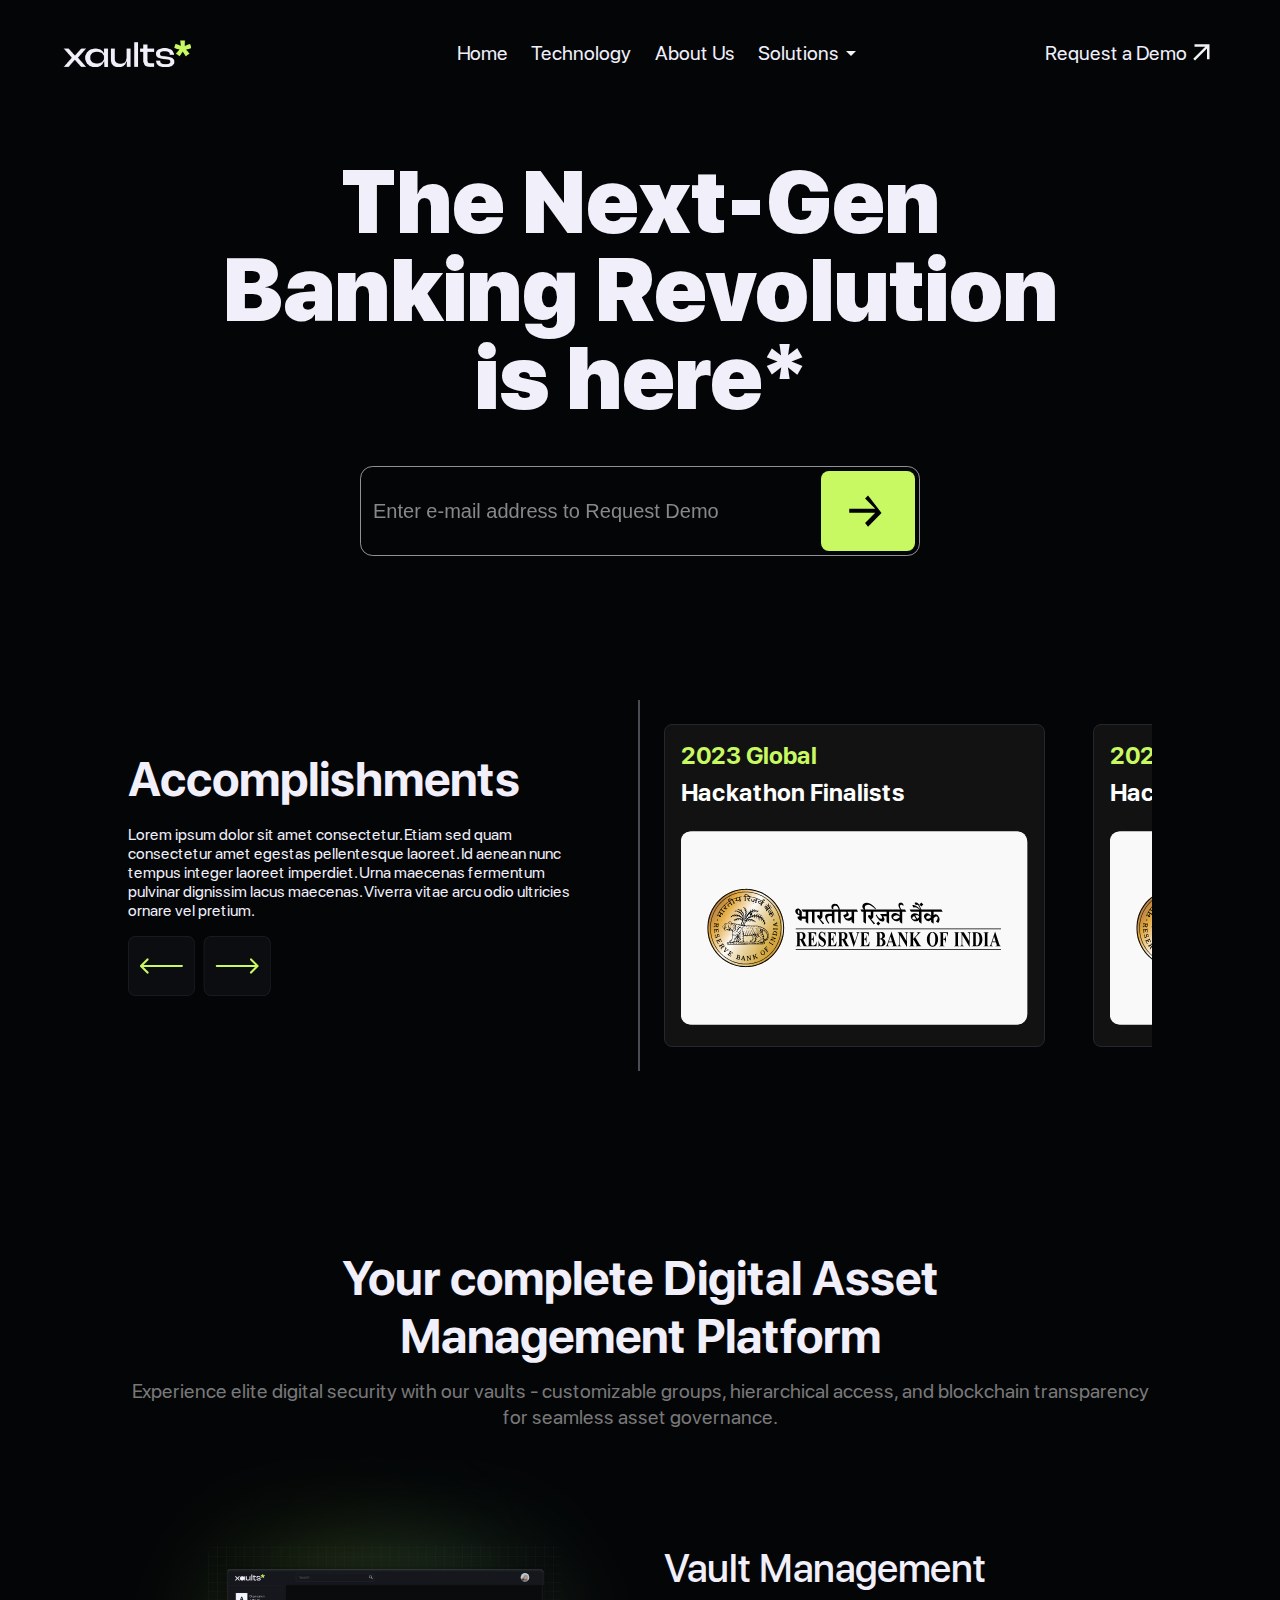
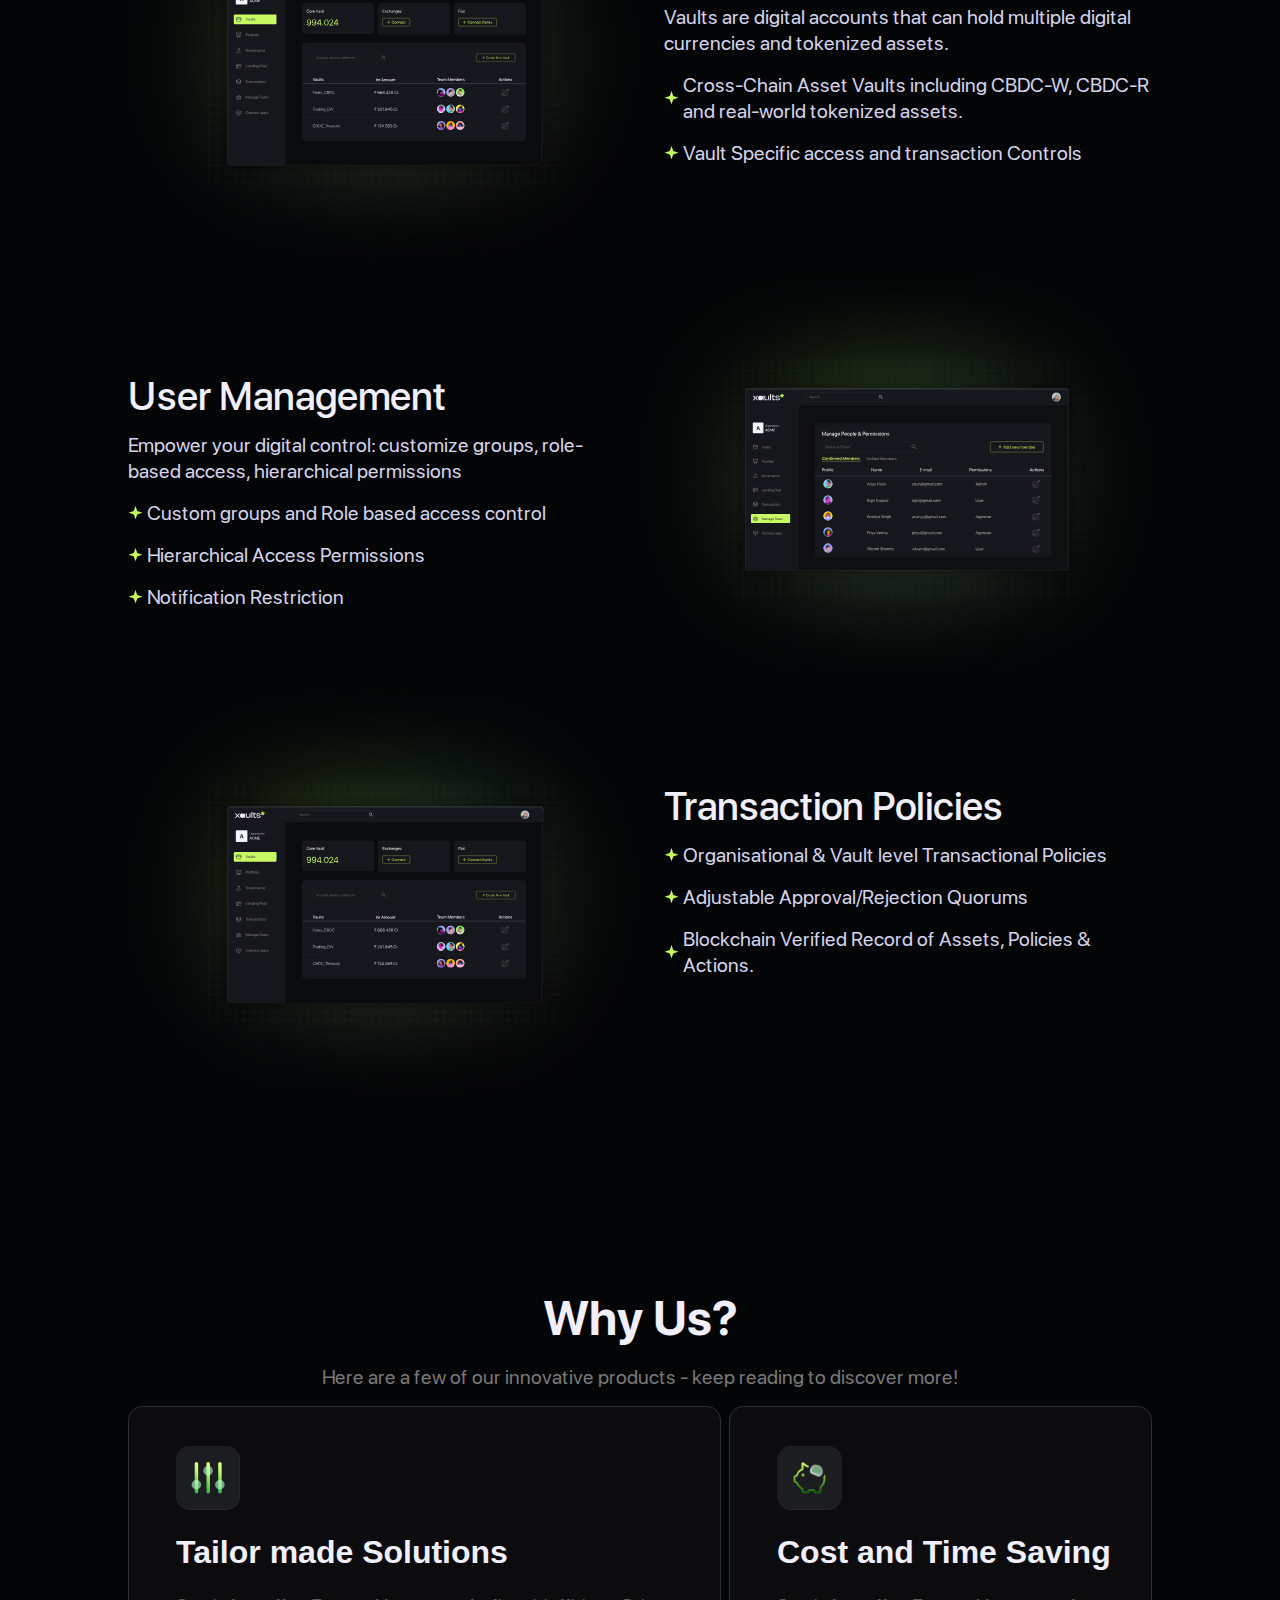
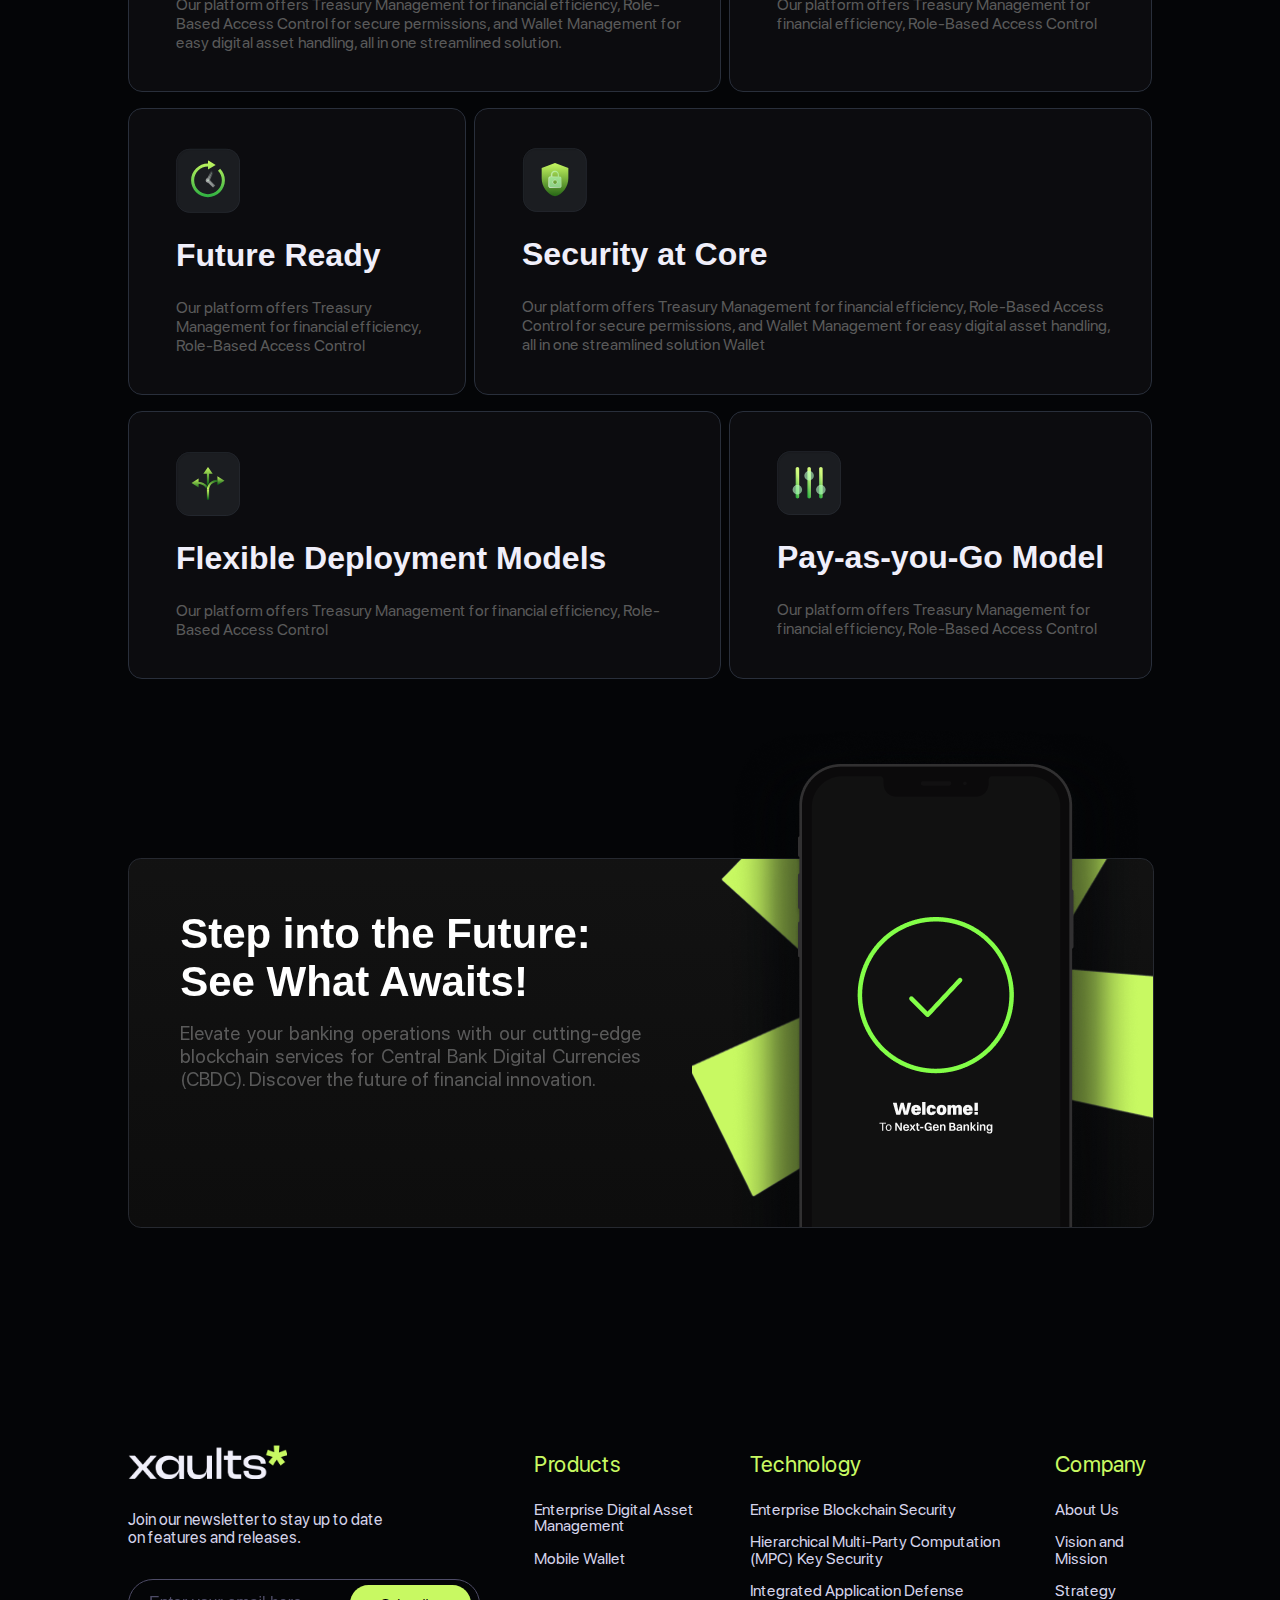
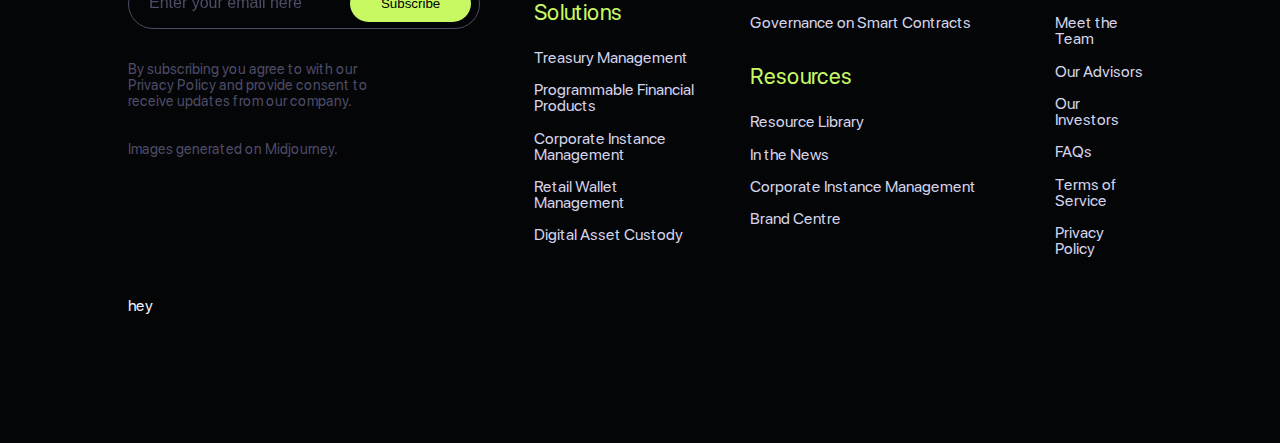
==== index.html @ 77e72e5f "Initial-Commit" ====
<!DOCTYPE html>
<html lang="en">
<head>
    <meta charset="UTF-8">
    <meta name="viewport" content="width=device-width, initial-scale=1.0">
    <link rel="stylesheet" href="fonts.css">
    <link rel="stylesheet" href="index.css">
    <link rel="stylesheet" href="nav.css">
    <link rel="shortcut icon" href="./assets/xaults_icon_star.svg" type="image/x-icon">
    <title>Xaults</title>
</head>
<body>
    <header>
        <nav>
            <a href="" class="xaultsnavbarlogoresponsiveness"><img src="./assets/xaults_mainlogo.png" alt="" class="xaultsnavbarlogoimg xaultsnavbarlogoresponsiveness"></a>
            <input type="checkbox" id="sidebar-active">
            <label for="sidebar-active" class="open-sidebar-button">
                <svg xmlns="http://www.w3.org/2000/svg" height="35px" viewBox="0 -960 960 960" width="35px" fill="#F3F3F3"><path d="M120-240v-80h720v80H120Zm0-200v-80h720v80H120Zm0-200v-80h720v80H120Z"/></svg>
            </label>
            <div class="links-container">
                <label for="sidebar-active" class="close-sidebar-button">
                    <svg xmlns="http://www.w3.org/2000/svg" height="32px" viewBox="0 -960 960 960" width="32px" fill="#F3F3F3"><path d="m256-200-56-56 224-224-224-224 56-56 224 224 224-224 56 56-224 224 224 224-56 56-224-224-224 224Z"/></svg>
                  </label>
                  <a href="" class="xaultsnavbarlogo"><img src="./assets/xaults_mainlogo.png" alt="" class="xaultsnavbarlogoimg"></a>
                <a class="" href="">Home</a> 
                <a href="">Technology</a> 
                <a href="">About Us</a>
                <a href="">Solutions <svg xmlns="http://www.w3.org/2000/svg" height="24px" viewBox="0 -960 960 960" width="24px" fill="#F3F3F3"><path d="M480-360 280-560h400L480-360Z"/></svg></a>
                <a href="" class="home-link">Request a Demo  <svg xmlns="http://www.w3.org/2000/svg" height="30px" viewBox="0 -960 960 960" width="30px" fill="#F3F3F3"><path d="m256-240-56-56 384-384H240v-80h480v480h-80v-344L256-240Z"/></svg></a>
                </div>
                
            </div>
        </nav>
    </header>

    <section id="landingpage-mainsection">
        <div class="landingpage-section1-contentwrap">
            <h1 class="landingpage-section1-heading">
                The Next-Gen <br>
                Banking Revolution <br>
                is here*
            </h1>
            <div class="landingpage-section1-inputboxwrap">
                <div class="request-demo-container">
                    <form class="request-demo-form">
                        <input type="email" placeholder="Enter e-mail address to Request Demo" required>
                        <button type="submit">
                            <svg xmlns="http://www.w3.org/2000/svg" height="50px" viewBox="0 0 24 24" width="50px" fill="#000000">
                                <path d="M0 0h24v24H0V0z" fill="none"/>
                                <path d="M12 4.5L10.59 6l4.88 4.88H3v2h12.47l-4.88 4.88L12 19.5 18.5 13z"/>
                            </svg>
                        </button>
                    </form>
                </div>
            </div>
        </div>

        
    </section>
    <!-- <section class="subsections" id="landingpage-section2">
        <div class="landingpage-section2-wrapper">
            <div class="landingpage-section2-laptop">
                <div class="landingpage-section2-laptop-inner">
                    <div class="landingpage-section2-laptop-inner-filterblack">

                    </div>
                </div>
            </div>
        </div>
    </section> -->
    <section class="subsections" id="landingpage-section3">
        <div class="landingpage-section3-wrapper">
            <div class="landingpage-section3-flexbox">
                <div class="landingpage-section3-flexbox-flexbox1">
                    <h3 class="landingpage-section3-heading">
                        Accomplishments
                    </h3>
                    <p class="landingpage-section3-paragraph">
                        Lorem ipsum dolor sit amet consectetur. Etiam sed quam consectetur amet egestas pellentesque laoreet. Id aenean nunc tempus integer laoreet imperdiet. Urna maecenas fermentum pulvinar dignissim lacus maecenas. Viverra vitae arcu odio ultricies ornare vel pretium.

                    </p>
                    <div class="landingpage-section3-button-flexbox">
                        <img src="./assets/back-btn.png" alt="" id="back-btn">
                        <img src="./assets/forward-btn.png" alt="" id="forward-btn">
                    </div>
                </div>
                <div class="landingpage-section3-flexbox-flexbox2">
                    <div class="landingpage-section3-flexbox-flexbox2-horizontalscroll">
                        <div class="scrollbox1">
                            <h3 class="scrollbox-heading1">
                                2023 Global
                            </h3>
                            <h3 class="scrollbox-heading2">
                                Hackathon Finalists

                            </h3>
                            <img src="./assets/scroll-box-image1.svg" class="scrollbox-image">
                        </div>
                        <div class="scrollbox1">
                            <h3 class="scrollbox-heading1">
                                2023 Global
                            </h3>
                            <h3 class="scrollbox-heading2">
                                Hackathon Finalists

                            </h3>
                            <img src="./assets/scroll-box-image1.svg" class="scrollbox-image">
                        </div>
                        <div class="scrollbox1">
                            <h3 class="scrollbox-heading1">
                                2023 Global
                            </h3>
                            <h3 class="scrollbox-heading2">
                                Hackathon Finalists

                            </h3>
                            <img src="./assets/scroll-box-image1.svg" class="scrollbox-image">
                        </div>
                    </div>
                </div>

            </div>
        </div>
    </section>
    <section class="subsections" id="landingpage-section4">
        <div class="landingpage-section4-wrapper">
            <h1 class=" sections-heading">
                Your complete Digital Asset <br/>
                Management Platform 

            </h1>
            <p class="sections-subheading">
                Experience elite digital security with our vaults - customizable groups, hierarchical access, and blockchain transparency for seamless asset governance.
            </p>

        </div>
        <div class="landingpage-section4-gridbox">
            <div class="landingpage-section4-gridbox-gridboxparts">
                <div class="landingpage-section4-gridbox-gridboxparts-part1div">
                    <img src="./assets/section4-gridbox-image1.svg" alt="" class="landingpage-section4-image">
                </div>
                <div class="landingpage-section4-gridbox-gridboxparts-part2div">
                    <h2 class="landing-section4-gridbox-headings">
                        Vault Management
                    </h2>
                    <h4 class="landingpage-section4-gridbox-subheadings">
                        Vaults are digital accounts that can hold multiple digital currencies and tokenized assets.
                    </h4>
                    <span class="landingpage-section4-gridbox-spanbox">
                        <img src="./assets/landingpage-section4-gridbox-vector.png" alt="">
                        <h4 class="landingpage-section4-gridbox-subheadings">
                            Cross-Chain Asset Vaults including CBDC-W, CBDC-R and real-world tokenized assets.
                        </h4>
                    </span>
                    <span class="landingpage-section4-gridbox-spanbox">
                        <img src="./assets/landingpage-section4-gridbox-vector.png" alt="">
                        <h4 class="landingpage-section4-gridbox-subheadings">
                            Vault Specific access and transaction Controls
                        </h4>
                    </span>
                </div>
            </div>
            <div class="landingpage-section4-gridbox-gridboxparts">
                
                <div class="landingpage-section4-gridbox-gridboxparts-part2div">
                    <h2 class="landing-section4-gridbox-headings">
                        User Management
                    </h2>
                    <h4 class="landingpage-section4-gridbox-subheadings">
                        Empower your digital control: customize groups, role-based access, hierarchical permissions
                    </h4>
                    <span class="landingpage-section4-gridbox-spanbox">
                        <img src="./assets/landingpage-section4-gridbox-vector.png" alt="">
                        <h4 class="landingpage-section4-gridbox-subheadings">
                            Custom groups and Role based access control
                        </h4>
                    </span>
                    <span class="landingpage-section4-gridbox-spanbox">
                        <img src="./assets/landingpage-section4-gridbox-vector.png" alt="">
                        <h4 class="landingpage-section4-gridbox-subheadings">
                            Hierarchical Access Permissions
                        </h4>
                    </span>
                    <span class="landingpage-section4-gridbox-spanbox">
                        <img src="./assets/landingpage-section4-gridbox-vector.png" alt="">
                        <h4 class="landingpage-section4-gridbox-subheadings">
                            Notification Restriction
                        </h4>
                    </span>
                </div>
                <div class="landingpage-section4-gridbox-gridboxparts-part1div">
                    <img src="./assets/section4-gridbox-image2.svg" alt="" class="landingpage-section4-image">
                </div>
            </div>
            <div class="landingpage-section4-gridbox-gridboxparts">
                <div class="landingpage-section4-gridbox-gridboxparts-part1div">
                    <img src="./assets/section4-gridbox-image1.svg" alt="" class="landingpage-section4-image">
                </div>
                <div class="landingpage-section4-gridbox-gridboxparts-part2div">
                    <h2 class="landing-section4-gridbox-headings">
                        Transaction Policies
                    </h2>
                    <!-- <h4 class="landingpage-section4-gridbox-subheadings">
                        no content
                    </h4> -->
                    <span class="landingpage-section4-gridbox-spanbox">
                        <img src="./assets/landingpage-section4-gridbox-vector.png" alt="">
                        <h4 class="landingpage-section4-gridbox-subheadings">
                            Organisational & Vault level Transactional Policies

                        </h4>
                    </span>
                    <span class="landingpage-section4-gridbox-spanbox">
                        <img src="./assets/landingpage-section4-gridbox-vector.png" alt="">
                        <h4 class="landingpage-section4-gridbox-subheadings">
                            Adjustable Approval/Rejection Quorums

                        </h4>
                    </span>
                    <span class="landingpage-section4-gridbox-spanbox">
                        <img src="./assets/landingpage-section4-gridbox-vector.png" alt="">
                        <h4 class="landingpage-section4-gridbox-subheadings">
                            Blockchain Verified Record of Assets, Policies & Actions.


                        </h4>
                    </span>
                </div>
            </div>
        </div>
    </section>
    
    <section class="subsections" id="landingpage-section6">
        <h1 class=" sections-heading landingpage-section4-mainheading">
            Why Us?

        </h1>
        <p class=" sections-subheading landingpage-section4-mainparagraph">
            Here are a few of our innovative products - keep reading to discover more!
        </p>
        <div class="landingpage-section6-gridbox">
            <div class="landingpage-section6-gridbox-part1">
                <div class="gridboxdesign landingpage-section6-gridbox-part1-subpart1">
                    <img src="./assets/Settings-section6-gridbox-icon1.svg" alt="">
                    <h3 class = 'section6-gridbox-heading'>
                        Tailor made Solutions
                    </h3>
                    <h5 class="section6-gridbox-subheading">
                        Our platform offers Treasury Management for financial efficiency, Role-Based Access Control for secure permissions, and Wallet Management for easy digital asset handling, all in one streamlined solution.
                    </h5>
                </div>
                <div class="gridboxdesign landingpage-section6-gridbox-part1-subpart2">
                    <img src="./assets/Settings-section6-gridbox-icon2.svg" alt="">
                    <h3 class = 'section6-gridbox-heading'>
                        Cost and Time Saving
                    </h3>
                    <h5 class="section6-gridbox-subheading">
                        Our platform offers Treasury Management for financial efficiency, Role-Based Access Control
                    </h5>
                </div>
            </div>
            <div class="landingpage-section6-gridbox-part1">
                <div class="gridboxdesign landingpage-section6-gridbox-part2-subpart1">
                    <img src="./assets/Settings-section6-gridbox-icon3.svg" alt="">
                    <h3 class = 'section6-gridbox-heading'>
                        Future Ready
                    </h3>
                    <h5 class="section6-gridbox-subheading">
                        Our platform offers Treasury Management for financial efficiency, Role-Based Access Control
                    </h5>
                </div>
                <div class="gridboxdesign landingpage-section6-gridbox-part2-subpart2">
                    <img src="./assets/Settings-section6-gridbox-icon4.svg" alt="">
                    <h3 class = 'section6-gridbox-heading'>
                        Security at Core
                    </h3>
                    <h5 class="section6-gridbox-subheading">
                        Our platform offers Treasury Management for financial efficiency, Role-Based Access Control for secure permissions, and Wallet Management for easy digital asset handling, all in one streamlined solution Wallet 
                    </h5>
                </div>
            </div>
            <div class="landingpage-section6-gridbox-part1">
                <div class="gridboxdesign landingpage-section6-gridbox-part1-subpart1">
                    <img src="./assets/Settings-section6-gridbox-icon5.svg" alt="">
                    <h3 class = 'section6-gridbox-heading'>
                        Flexible Deployment Models
                    </h3>
                    <h5 class="section6-gridbox-subheading">
                        Our platform offers Treasury Management for financial efficiency, Role-Based Access Control
                    </h5>
                </div>
                <div class="gridboxdesign landingpage-section6-gridbox-part1-subpart2">
                    <img src="./assets/Settings-section6-gridbox-icon1.svg" alt="">
                    <h3 class = 'section6-gridbox-heading'>
                        Pay-as-you-Go Model
                    </h3>
                    <h5 class="section6-gridbox-subheading">
                        Our platform offers Treasury Management for financial efficiency, Role-Based Access Control
                    </h5>
                </div>
            </div>
        </div>
    </section>




    <section class="subsections" id="footeruppersection">
        <div class="footeruppersection-wrapper">
            <div class="footeruppersection-flexbox-part1">
                <h1 class="footeruppersection-flexbox-part1-heading">
                    Step into the Future: <br/>
                See What Awaits!
                </h1>
                <p class="footeruppersection-flexbox-part1-paragraph">
                    Elevate your banking operations with our cutting-edge blockchain services for Central Bank Digital Currencies (CBDC). Discover the future of financial innovation.
                </p>
            </div>
            <div class="footeruppersection-flexbox-part2">
                <img src="./assets/phone-image-background.png" alt="" class="phonebackgrounfimage">
            </div>
            <img src="./assets/phone-image.png" alt="" class="phone">
        </div>
    </section>

    <footer>
        <div class="footer-contentwrap">
            <div class="footer-part1">
                <div class="footer-part1-leftside">
                    <img src="./assets/xaults_mainlogo.png" alt="" class="footerlogo">
                    <h4 class="footer-part1-leftside-heading1">
                        Join our newsletter to stay up to date on features and releases.
                    </h4>
                    <div class="footer-inputboxwrap">
                        <div class="footer-request-demo-container">
                            <form class="footer-request-demo-form">
                                <input type="email" placeholder="Enter your email here" required>
                                <button type="submit">
                                    Subscribe
                                </button>
                            </form>
                        </div>
                    </div>
                    <p class="footer-part1-leftside-paragraph">
                        By subscribing you agree to with our Privacy Policy and provide consent to receive updates from our company.
                    </p>
                    <p class="footer-part1-leftside-paragraph footer-part1-leftside-paragraph2">
                        Images generated on Midjourney. 
                    </p>
                </div>
                <div class="footer-part1-rightside">
                    <div class="footer-part1-rightside-box1">
                        <div class="footer-part1-rightside-box1-subbbox1">
                            <h4 class="footer-rightside-headings">
                                Products
                            </h4>
                            <div class="footer-part1-rightside-box1-subbox1-subpart">
                                <h5 class="footer-rightside-subpoints"> Enterprise Digital Asset Management </h5>
                                <h5 class="footer-rightside-subpoints"> Mobile Wallet </h5>
                                
                            </div>
                        </div>
                        <div class="footer-part1-rightside-box1-subbbox1">
                            <h4 class="footer-rightside-headings">
                                Solutions
                            </h4>
                            <div class="footer-part1-rightside-box1-subbox1-subpart">
                                <h5 class="footer-rightside-subpoints"> Treasury Management </h5>
                                <h5 class="footer-rightside-subpoints"> Programmable Financial Products </h5>
                                <h5 class="footer-rightside-subpoints"> Corporate Instance Management</h5>
                                <h5 class="footer-rightside-subpoints"> Retail Wallet Management</h5>
                                <h5 class="footer-rightside-subpoints"> Digital Asset Custody</h5>
                                
                            </div>
                        </div>
                    </div>
                    <div class="footer-part1-rightside-box1">
                        <div class="footer-part1-rightside-box1-subbbox1">
                            <h4 class="footer-rightside-headings">
                                Technology
                            </h4>
                            <div class="footer-part1-rightside-box1-subbox1-subpart">
                                <h5 class="footer-rightside-subpoints"> Enterprise Blockchain Security</h5>
                                <h5 class="footer-rightside-subpoints"> Hierarchical Multi-Party Computation (MPC) Key Security </h5>
                                <h5 class="footer-rightside-subpoints"> Integrated Application Defense </h5>
                                <h5 class="footer-rightside-subpoints"> Governance on Smart Contracts  </h5>
                                
                            </div>
                        </div>
                        <div class="footer-part1-rightside-box1-subbbox1">
                            <h4 class="footer-rightside-headings">
                                Resources
                            </h4>
                            <div class="footer-part1-rightside-box1-subbox1-subpart">
                                <h5 class="footer-rightside-subpoints"> Resource Library </h5>
                                <h5 class="footer-rightside-subpoints"> In the News </h5>
                                <h5 class="footer-rightside-subpoints"> Corporate Instance Management</h5>
                                <h5 class="footer-rightside-subpoints"> Brand Centre</h5>
                                
                            </div>
                        </div>
                    </div>
                    <div class="footer-part1-rightside-box1">
                        <div class="footer-part1-rightside-box1-subbbox1">
                            <h4 class="footer-rightside-headings">
                                Company
                            </h4>
                            <div class="footer-part1-rightside-box1-subbox1-subpart">
                                <h5 class="footer-rightside-subpoints"> About Us </h5>
                                <h5 class="footer-rightside-subpoints"> Vision and Mission </h5>
                                <h5 class="footer-rightside-subpoints"> Strategy </h5>
                                <h5 class="footer-rightside-subpoints"> Meet the Team </h5>
                                <h5 class="footer-rightside-subpoints"> Our Advisors </h5>
                                <h5 class="footer-rightside-subpoints"> Our Investors </h5>
                                <h5 class="footer-rightside-subpoints"> FAQs </h5>
                                <h5 class="footer-rightside-subpoints"> Terms of Service </h5>
                                <h5 class="footer-rightside-subpoints"> Privacy Policy </h5>
                                
                            </div>
                        </div>
                        
                    </div>
                </div>
             </div>
             <div class="footer-part2">
                hey
             </div>
        </footer>

    <script>
        let scrollContainer = document.querySelector(".landingpage-section3-flexbox-flexbox2-horizontalscroll");
        let backBtn = document.getElementById("back-btn");
        let nextBtn = document.getElementById("forward-btn");
        scrollContainer.addEventListener("wheel", (evt) => {
        evt.preventDefault();
        scrollContainer.scrollLeft += evt.deltaY;
        scrollContainer.style.scrollBehavior = "auto";
        });
        nextBtn.addEventListener("click", ()=>{
        scrollContainer.style.scrollBehavior = "smooth";
        scrollContainer.scrollLeft += 200;
        });
        backBtn.addEventListener("click", ()=>{
        scrollContainer.style.scrollBehavior = "smooth";
        scrollContainer.scrollLeft -= 200;
        });
    </script>
</body>
</html>
---- fonts.css ----
/* Regular */
@font-face {
    font-family: 'SF Pro Display';
    font-style: normal;
    font-weight: 400;
    src: local('SFProDisplay-Regular'),
         url('./fonts/sf-pro/true-type/SFProDisplay-Regular.ttf') format('truetype'),
         url('./fonts/sf-pro/open-type/SFProDisplay-Regular.otf') format('opentype');
  }
  
  /* Medium */
  @font-face {
    font-family: 'SF Pro Display';
    font-style: normal;
    font-weight: 500;
    src: local('SFProDisplay-Medium'),
         url('./fonts/sf-pro/true-type/SFProDisplay-Medium.ttf') format('truetype'),
         url('./fonts/sf-pro/open-type/SFProDisplay-Medium.otf') format('opentype');
  }
  
  /* SemiBold */
  @font-face {
    font-family: 'SF Pro Display';
    font-style: normal;
    font-weight: 600;
    src: local('SFProDisplay-Semibold'),
         url('./fonts/sf-pro/true-type/SFProDisplay-Semibold.ttf') format('truetype'),
         url('./fonts/sf-pro/open-type/SFProDisplay-Semibold.otf') format('opentype');
  }
  
  /* Bold */
  @font-face {
    font-family: 'SF Pro Display';
    font-style: normal;
    font-weight: 700;
    src: local('SFProDisplay-Bold'),
         url('./fonts/sf-pro/true-type/SFProDisplay-Bold.ttf') format('truetype'),
         url('./fonts/sf-pro/open-type/SFProDisplay-Bold.otf') format('opentype');
  }
  
  /* Black */
  @font-face {
    font-family: 'SF Pro Display';
    font-style: normal;
    font-weight: 900;
    src: local('SFProDisplay-Black'),
         url('./fonts/sf-pro/true-type/SFProDisplay-Black.ttf') format('truetype'),
         url('./fonts/sf-pro/open-type/SFProDisplay-Black.otf') format('opentype');
  }
  
  /* Italic Versions */
  
  /* Regular Italic */
  @font-face {
    font-family: 'SF Pro Display';
    font-style: italic;
    font-weight: 400;
    src: local('SFProDisplay-RegularItalic'),
         url('./fonts/sf-pro/true-type/SFProDisplay-RegularItalic.ttf') format('truetype'),
         url('./fonts/sf-pro/open-type/SFProDisplay-RegularItalic.otf') format('opentype');
  }
  
  /* Medium Italic */
  @font-face {
    font-family: 'SF Pro Display';
    font-style: italic;
    font-weight: 500;
    src: local('SFProDisplay-MediumItalic'),
         url('./fonts/sf-pro/true-type/SFProDisplay-MediumItalic.ttf') format('truetype'),
         url('./fonts/sf-pro/open-type/SFProDisplay-MediumItalic.otf') format('opentype');
  }
  
  /* SemiBold Italic */
  @font-face {
    font-family: 'SF Pro Display';
    font-style: italic;
    font-weight: 600;
    src: local('SFProDisplay-SemiboldItalic'),
         url('./fonts/sf-pro/true-type/SFProDisplay-SemiboldItalic.ttf') format('truetype'),
         url('./fonts/sf-pro/open-type/SFProDisplay-SemiboldItalic.otf') format('opentype');
  }
  
  /* Bold Italic */
  @font-face {
    font-family: 'SF Pro Display';
    font-style: italic;
    font-weight: 700;
    src: local('SFProDisplay-BoldItalic'),
         url('./fonts/sf-pro/true-type/SFProDisplay-BoldItalic.ttf') format('truetype'),
         url('./fonts/sf-pro/open-type/SFProDisplay-BoldItalic.otf') format('opentype');
  }
  
  /* Black Italic */
  @font-face {
    font-family: 'SF Pro Display';
    font-style: italic;
    font-weight: 900;
    src: local('SFProDisplay-BlackItalic'),
         url('./fonts/sf-pro/true-type/SFProDisplay-BlackItalic.ttf') format('truetype'),
         url('./fonts/sf-pro/open-type/SFProDisplay-BlackItalic.otf') format('opentype');
  }
---- index.css ----
:root{
    --color-1: #040507;
    --text-color: #F0EFFA;
    --accent-color: #C8F962;
  }
html {
    scroll-behavior: smooth;
}
*{
    margin: 0px;
    padding: 0px;
}

  
body{
    background: var(--color-1);
    color: var(--text-color);
    font-family: 'SF Pro Display', Arial, sans-serif;


}
header{
    position: sticky;
}
section{
    padding: 0 15%;
}
.subsections{
    padding: 5% 15%;
    display: flex;
    flex-direction: column;
    row-gap: 1rem;
}

.landingpage-section1-contentwrap{
    padding: 5% ;
    display: flex;
    flex-direction: column;
    justify-content: center;
    align-items: center;
}
.landingpage-section1-heading{
    font-size: 5.5rem;
    font-style: normal;
    font-weight: 800;
    line-height: 100%; /* 5.5rem */
    text-align: center;
}
.request-demo-container{
    display: flex;
    justify-content: center;
    align-items: center;
    width: 100%;
    background-color: transparent;
    width: 35rem;
    height: 4rem;
    padding: 1rem;
    margin-top: 7%;
}
.request-demo-form{
    display: flex;
    width: 100%;
    border-radius: 0.78144rem;
    border: 0.781px solid rgba(240, 239, 250, 0.60);
    overflow: hidden;
    backdrop-filter: blur(7.033019065856934px);
    background-color: transparent;
    /* z-index: -1; */
}
.request-demo-form input[type="email"]{
    flex-grow: 1;
    padding: 0.75rem;
    border: none;
    outline: none;
    color: var(--text-color);
    background-color: transparent;
    font-size: 1.25rem;
    width: 35rem;
    height: 4rem;
    border-radius: 10px 0 0 10px;
}
.request-demo-form input[type="email"]::placeholder {
    color: #888;
}
.request-demo-form button {
    background-color: 
    rgba(200, 249, 98, 1);
    border: none;
    padding: 0 20px;
    cursor: pointer;
    display: flex;
    align-items: center;
    justify-content: center;
    border-radius:0.5rem;
    transition: background-color 0.3s ease;
    margin: 0.25rem;
    max-width: 5.875rem;
    width: 100%;
}

.landingpage-section2-laptop{
    border-radius: 1rem;
    border: 0.426px solid #B8B8B8;
    box-shadow: 0px 10.228px 17.047px 0px rgba(0, 0, 0, 0.17);
    width: 100%;
    height: 38rem;
    flex-shrink: 0;
}
.landingpage-section2-laptop-inner{
    border-radius: 1rem;
    border: 8px solid #040507;
    background: #15171C;
    box-shadow: 0px 10.228px 17.047px 0px rgba(0, 0, 0, 0.17);
    width: 100%;
    height: 38rem;
    flex-shrink: 0;
}
.landingpage-section2-laptop-inner-filterblack{
    width: 100%;
    height: 15.1875rem;
    flex-shrink: 0;
    background: #040507;
    filter: blur(62.25px);
    z-index: 2;
}

.sections-heading{
    text-align: center;
    font-size: 3rem;
    font-style: normal;
    font-weight: 700;
    line-height: 120%; /* 3.6rem */
}
.sections-subheading{
    color: #787878;
    text-align: center;
    font-size: 1.25rem;
    font-style: normal;
    font-weight: 400;
    line-height: 130%; /* 1.625rem */
}




.landingpage-section3-heading{
    font-size: 3rem;
font-style: normal;
font-weight: 700;
line-height: 120%;
}
.landingpage-section3-button-flexbox{
    display: flex;
    column-gap: 0.5rem;
}
.landingpage-section3-flexbox{
    display: flex;
    width: 100%;
}
.landingpage-section3-flexbox-flexbox1{
    border-right: 2px solid #4A4B53;
    padding-top: 5%;
    padding-bottom: 5%;
    padding-right: 5%;
    display: flex;
    flex-direction: column;
    row-gap: 1rem;
    width: 50%;

}
.landingpage-section3-flexbox-flexbox2{
    max-width: 50%;
}
.landingpage-section3-flexbox-flexbox2-horizontalscroll{
    display: flex;
    overflow-x: scroll;
    box-sizing: border-box;
    max-width: 100%;
}
.landingpage-section3-flexbox-flexbox2-horizontalscroll::-webkit-scrollbar{
    display: none;
}
.scrollbox1{
    width: 21.71331rem;
    height: 18.0625rem;
    flex-shrink: 0;
    display: flex;
    flex-direction: column;
    padding: 1rem;
    flex-direction: column;
    align-items: flex-start;
    gap: 0.5rem;
    border-radius: 0.5rem;
    border: 1px solid #24272E;
    background: #121212;
    margin: 1.5rem;
}
.scrollbox-heading1{
    color: #C8F962;
        font-size: 1.5rem;
        font-style: normal;
        font-weight: 700;
        line-height: normal;
}
.scrollbox-heading2{
    color: #FFF;
    font-size: 1.5rem;
    font-style: normal;
    font-weight: 700;
    line-height: normal;
}
.scrollbox-image{
    height: auto;
    width: 100%;
    justify-content: center ;
    align-items: center;
    margin-top: 1rem;
}

/* SECTION 4 */

.landingpage-section4-wrapper{
    display: flex;
    flex-direction: column;
    justify-content: center;
    align-items: center;
    width: 100%;
    row-gap: 0.75rem;
}
.landingpage-section4-gridbox{
    display: flex;
    flex-direction: column;
    /* row-gap: 1rem; */
}
.landingpage-section4-gridbox-gridboxparts{
    display: flex;
    column-gap: 1.5rem;
    width: 100%;
}
.landingpage-section4-gridbox-gridboxparts-part1div{
    max-width: 50%;
    height: auto;
    
}
.landingpage-section4-gridbox-gridboxparts-part2div{
    max-width: 50%;
    height: auto;
    display: flex;
    flex-direction: column;
    row-gap: 1rem;
    padding-top: 10%;
}
.landing-section4-gridbox-headings{
    font-size: 2.5rem;
    font-style: normal;
    font-weight: 500;
    line-height: 100%; /* 2.5rem */
}
.landingpage-section4-gridbox-subheadings{
    color:  #D4D3EA;
    font-size: 1.25rem;
    font-style: normal;
    font-weight: 400;
    line-height: 130%; /* 1.625rem */
}
.landingpage-section4-image{
    width: 100%;
    height: 100%;
}
.landingpage-section4-gridbox-spanbox{
    display: flex;
    /* justify-content: center; */
    align-items: center;
    column-gap: 0.25rem;
}
/* SECTION 6 */

.landingpage-section6-gridbox{
    display: flex;
    flex-direction: column;
    row-gap: 1rem;
}
.landingpage-section6-gridbox-part1{
    display: flex;
    column-gap: 0.5rem;
    width: 100%;
    
}
.gridboxdesign{
    border-radius: 0.875rem;
    border: 1px solid var(--Misty-slate, #292F3B);
    background: #0C0C0F;
    display: flex;
    padding: 2.4375rem 2.125rem 2.4375rem 2.9375rem;
    flex-direction: column;
    align-items: flex-start;
    gap: 1.5rem;
    flex-direction: column;

}
.section6-gridbox-heading{
    font-size: 2rem;
    font-style: normal;
    font-weight: 600;
    line-height: normal;
}
.section6-gridbox-subheading{
    color: #5A5A5A;
    font-size: 1rem;
    font-style: normal;
    font-weight: 400;
    line-height: normal;
}
.landingpage-section6-gridbox-part1-subpart1{
    width: 60%;
}
.landingpage-section6-gridbox-part1-subpart2{
    width: 40%;
}
.landingpage-section6-gridbox-part2-subpart1{
    width: 30%;
}
.landingpage-section6-gridbox-part2-subpart2{
    width: 70%;
}




/* FOOTER UPPER SECTION */

.footeruppersection-wrapper{
    border-radius: 0.80644rem;
    border: 0.806px solid #262930;
    background: linear-gradient(180deg, rgba(23, 23, 23, 0.75) 0%, rgba(16, 16, 16, 0.75) 100%);
    backdrop-filter: blur(2.4193215370178223px);
    width: 100%;
    height: 22.97456rem;
    flex-shrink: 0;
    position: relative;
    display: flex;
    z-index: 1;
}
.footeruppersection-flexbox-part1{
    width: 50%;
    padding: 5%;
    display: flex;
    flex-direction: column;
    row-gap: 1rem;
}
.footeruppersection-flexbox-part1-heading{
    color: #FFF;
    font-size: 2.625rem;
    font-style: normal;
    font-weight: 600;
    line-height: normal;
}
.footeruppersection-flexbox-part1-paragraph{
    color: #5A5A5A;
    text-align: justify;
    font-size: 1.20969rem;
    font-style: normal;
    font-weight: 400;
    line-height: normal;
}
.footeruppersection-flexbox-part2{
    width: 50%;
    display: flex;
    padding: 0;
}
.phonebackgrounfimage{
    max-width: 100%;
    object-fit: cover;
    height: auto;
}
.phone{
    position: absolute;
    bottom: 0;
    right: 1%;
}



/* FOOTER CSS */

.footer-contentwrap{
    padding: 10%;
    display: flex;
    flex-direction: column;
    row-gap: 2rem;
}
.footer-part1{
    display: flex;
    column-gap: 3rem;
}
.footer-part1-leftside{
    display: flex;
    flex-direction: column;
    row-gap: 2rem;
}
.footerlogo{
    width: 9.91675rem;
    height: 2.12044rem;
    flex-shrink: 0;
}
.footer-part1-leftside-heading1{
    color: #D4D3EA;
    font-size: 1.01419rem;
    font-style: normal;
    font-weight: 400;
    line-height: 1.12688rem; /* 111.111% */
    max-width:  15.94538rem;
}
.footer-request-demo-container{
    display: flex;
    width: 100%;
    background-color: transparent;
    width:22rem ;
    height: 3.1rem;
    /* padding: 1rem; */
    /* margin-top: 7%; */
}
.footer-request-demo-form{
    display: flex;
    justify-content: center;
    align-items: center;
    width: 100%;
    height: auto;
    border-radius: 4rem;
    border: 0.781px solid #4E4C67;
    overflow: hidden;
    backdrop-filter: blur(7.033019065856934px);
    background-color: transparent;
    padding: 0.5rem;
    
}
.footer-request-demo-form input[type="email"]{
    flex-grow: 1;
    padding: 0.75rem;
    border: none;
    outline: none;
    color: #4E4C67;
    background-color: transparent;
    /*  */
    flex-shrink: 0;
}
.footer-request-demo-form input[type="email"]::placeholder {
    color: #4E4C67;
    font-size: 1rem;
    font-weight: 400;
}
.footer-request-demo-form button {
    background-color: 
    rgba(200, 249, 98, 1);
    border: none;
    padding: 0 20px;
    cursor: pointer;
    display: flex;
    align-items: center;
    justify-content: center;
    border-radius:4rem;
    transition: background-color 0.3s ease;
    /* max-width: .38106rem; */
    width: 7.55013rem;
    height: 2.31006rem;
    flex-shrink: 0;
}
.footer-part1-leftside-paragraph{
    color: #4E4C67;
    font-size: 0.9015rem;
    font-style: normal;
    font-weight: 400;
    line-height: 1.01419rem; /* 112.5% */
    max-width: 15.94538rem;
}

.footer-part1-rightside{
    display: flex;
    column-gap: 2rem;
}
.footer-part1-rightside-box1{
    display: flex;
    flex-direction: column;
    row-gap: 2rem;
    padding: 1%;
}
.footer-rightside-headings{
    color: #C8F962;
    font-size: 1.4rem;
    font-style: normal;
    font-weight: 400;
    line-height: 120%; /* 1.62269rem */
}
.footer-rightside-subpoints{
    color:  #D4D3EA;
    font-size: 1rem;
    font-style: normal;
    font-weight: 400;
    line-height: 1.01419rem; /* 112.5% */
}
.footer-part1-rightside-box1-subbbox1{
    display: flex;
    flex-direction: column;
    row-gap: 1.5rem;
}
.footer-part1-rightside-box1-subbox1-subpart{
    display: flex;
    flex-direction: column;
    row-gap: 1rem;
}
@media(max-width:1400px){
    section{
        padding: 0 10%;
    }
    .subsections{
        padding: 7% 10%;
    }
}
@media(max-width:1100px){
    .footeruppersection-wrapper{
        /* flex-wrap: wrap; */
        height: auto;

    }
    .footeruppersection-flexbox-part1-heading{
        font-size: 2rem;
    }
    .footeruppersection-flexbox-part1-paragraph{
        font-size: 1rem;
    }
    .phone{
        position: absolute;
        bottom: 0;
        right: 0;
        width: 20rem;
        height: auto;
    }
}
@media(max-width:1000px){
    .sections-heading{
        font-size: 2rem;
    }
    .sections-subheading{
        font-size: 1.25rem;
    }
    /* SECTION1  */
    .landingpage-section1-heading{
        font-size: 4rem;
    }
    .request-demo-container{
        width: 25rem;
        height: 2rem;
    }
    .request-demo-form input[type="email"]{
        font-size: 1rem;  
        width: 25rem;
        height: 2rem;
    }
    .request-demo-form button {
        
        max-width: 3.875rem;
    }
    .sections-heading{
        font-size: 2rem;
    }
    .sections-subheading{
        font-size: 1.25rem;
    }

    /* SECTION4  */
    .landing-section4-gridbox-headings{
    font-size: 1.75rem;
    }
    .landingpage-section4-gridbox-subheadings{
    font-size: 1rem;
    }



    .footer-part1{
        flex-wrap: wrap;
        row-gap: 3rem;
        align-items: center;
    }
    
    
}
@media(max-width:800px){

    .landingpage-section1-heading{
        font-size: 3rem;
    }
    /* SECTION3  */
    .landingpage-section3-flexbox{
        flex-wrap: wrap;
    }
    .landingpage-section3-flexbox-flexbox1{
        border-bottom: 2px solid #4A4B53;
        width: 100%;
        border-right: 0;
    
    }
    .landingpage-section3-flexbox-flexbox2{
        max-width: 100%;
    }


    .sections-heading{
        font-size: 1.5rem;
    }
    .sections-subheading{
        font-size: 1rem;
    }

    /* SECTION4  */
    .landing-section4-gridbox-headings{
    font-size: 1.5rem;
    }
    .landingpage-section4-gridbox-subheadings{
    font-size: 0.75rem;
    }
    .landingpage-section4-gridbox-gridboxparts-part1div{
        max-width: 60%;
        height: auto;
        
    }
    .landingpage-section4-gridbox-gridboxparts-part2div{
        max-width: 40%;
        height: auto;
        
    }


    /* SECTION6 */
    .landingpage-section6-gridbox-part1-subpart1{
        width: auto;
    }
    .landingpage-section6-gridbox-part1-subpart2{
        width: auto;
    }
    .landingpage-section6-gridbox-part2-subpart1{
        width: auto;
    }
    .landingpage-section6-gridbox-part2-subpart2{
        width: auto;
    }
    .landingpage-section6-gridbox-part1{
        display: flex;
        flex-wrap: wrap;
        row-gap: 0.5rem;
        
    }

    .phone{
        display: none;
    }
    .footeruppersection-flexbox-part2{
        display: none;
    }
    .footeruppersection-wrapper{
        justify-content: center;
        align-items: center;
    }
    .footeruppersection-flexbox-part1-paragraph{
        text-align: center;
    }
    .footeruppersection-flexbox-part1-heading{
        text-align: center;
    }
    .footeruppersection-flexbox-part1-heading{
        font-size: 1.8rem;
    }
    .footeruppersection-flexbox-part1-paragraph{
        font-size: 0.9rem;
    }
    .footeruppersection-flexbox-part1{
        padding: 5%;
        width: 100%;
    }
    /* FOOTER */
    .footerlogo{
        width: 6.91675rem;
        height: auto;
        flex-shrink: 0;
    }
    .footer-part1-leftside-heading1{
        font-size: 0.9rem;
    }
    .footer-request-demo-container{
        width:15rem ;
        height: 2.8rem;
    }
    .footer-request-demo-form input[type="email"]{
        padding: 0;
    }
    .footer-request-demo-form input[type="email"]::placeholder {
        font-size: 0.9rem;
    }
    .footer-request-demo-form button {
        /* max-width: .38106rem; */
        width: 4.25013rem;
        height: 1.61006rem;
        flex-shrink: 0;
        font-size: 0.8rem;
    }
    .footer-part1-leftside-paragraph{
        font-size: 0.7015rem;
    }
    .footer-rightside-headings{
        font-size: 1rem;
    }
    .footer-rightside-subpoints{
        font-size: 0.8rem;
    }
}

@media(max-width:550px){
    .footeruppersection-flexbox-part1-heading{
        font-size: 1.5rem;
    }
    .footeruppersection-flexbox-part1-paragraph{
        font-size: 0.75rem;
    }
}
@media(max-width:450px){
    .footeruppersection-flexbox-part1-heading{
        font-size: 1rem;
    }
    .footeruppersection-flexbox-part1-paragraph{
        font-size: 0.75rem;
    }
    .footer-rightside-headings{
        font-size: 0.9rem;
    }
    .footer-rightside-subpoints{
        font-size: 0.75rem;
    }
    .footer-request-demo-container{
        width:15rem ;
        height: 2.1rem;
    }
    .footer-request-demo-form input[type="email"]{
        padding: 0;
    }
    .footer-request-demo-form input[type="email"]::placeholder {
        font-size: 0.75rem;
    }
    .footer-request-demo-form button {
        /* max-width: .38106rem; */
        width: 4.15013rem;
        height: 1.31006rem;
        flex-shrink: 0;
        font-size: 0.75rem;
    }
    .footer-part1-rightside{
        flex-wrap: wrap;
        row-gap: 2rem;
    }
}
---- nav.css ----
.xaultsnavbarlogoresponsiveness{
  display: none;
}
nav{
    position: sticky;
    padding: 3% 4% 3% 4%;
    height: auto;
    background-color: var(--color-1);
    display: flex;
    justify-content: flex-end;
    align-items: center;
    flex-direction: row;
    
  }
  .xaultsnavbarlogo{
    width: 13.25538rem;
    margin-right: auto;
  }
  .xaultsnavbarlogoimg{
    width: 8rem;
    max-width: 100%;
    height: auto;
    display: flex;
    align-items: center;
    justify-content: center;
  }
  
  .links-container{
    height: 100%;
    width: 100%;
    display: flex;
    flex-direction: row;
    align-items: center;
    justify-content: center;
  }
  nav a{
    height: 100%;
    display: flex;
    align-items: center;
    text-decoration: none;
    color: var(--text-color);
    font-size: 1.25rem;
    font-style: normal;
    font-weight: 400;
    padding: 0 1%;
  }
  nav .home-link{
    margin-left: auto;
  }
  #sidebar-active{
    display: none;
  }
  .open-sidebar-button, .close-sidebar-button{
    display: none;
  }
 

  @media(max-width: 900px){
    .xaultsnavbarlogoresponsiveness{
      display: block;
    }
    .xaultsnavbarlogo{
        display: none;
    }
    .links-container{
      flex-direction: column;
      align-items: flex-start;
  
      position: fixed;
      top: 0;
      right: -100%;
      z-index: 10;
      width: 300px;
  
      background-color: var(--color-1);
      box-shadow: -5px 0 5px rgba(0, 0, 0, 0.25);
      transition: 0.75s ease-out;
    }
    nav a{
      box-sizing: border-box;
      height: auto;
      width: 100%;
      padding: 20px 30px;
      justify-content: flex-start;
    }
    .open-sidebar-button, .close-sidebar-button{
      padding: 20px;
      display: block;
    }
    #sidebar-active:checked ~ .links-container{
      right: 0;
    }
    #sidebar-active:checked ~ #overlay{
      height: 100%;
      width: 100%;
      position: fixed;
      top: 0;
      left: 0;
      z-index: 10;
    }
  }
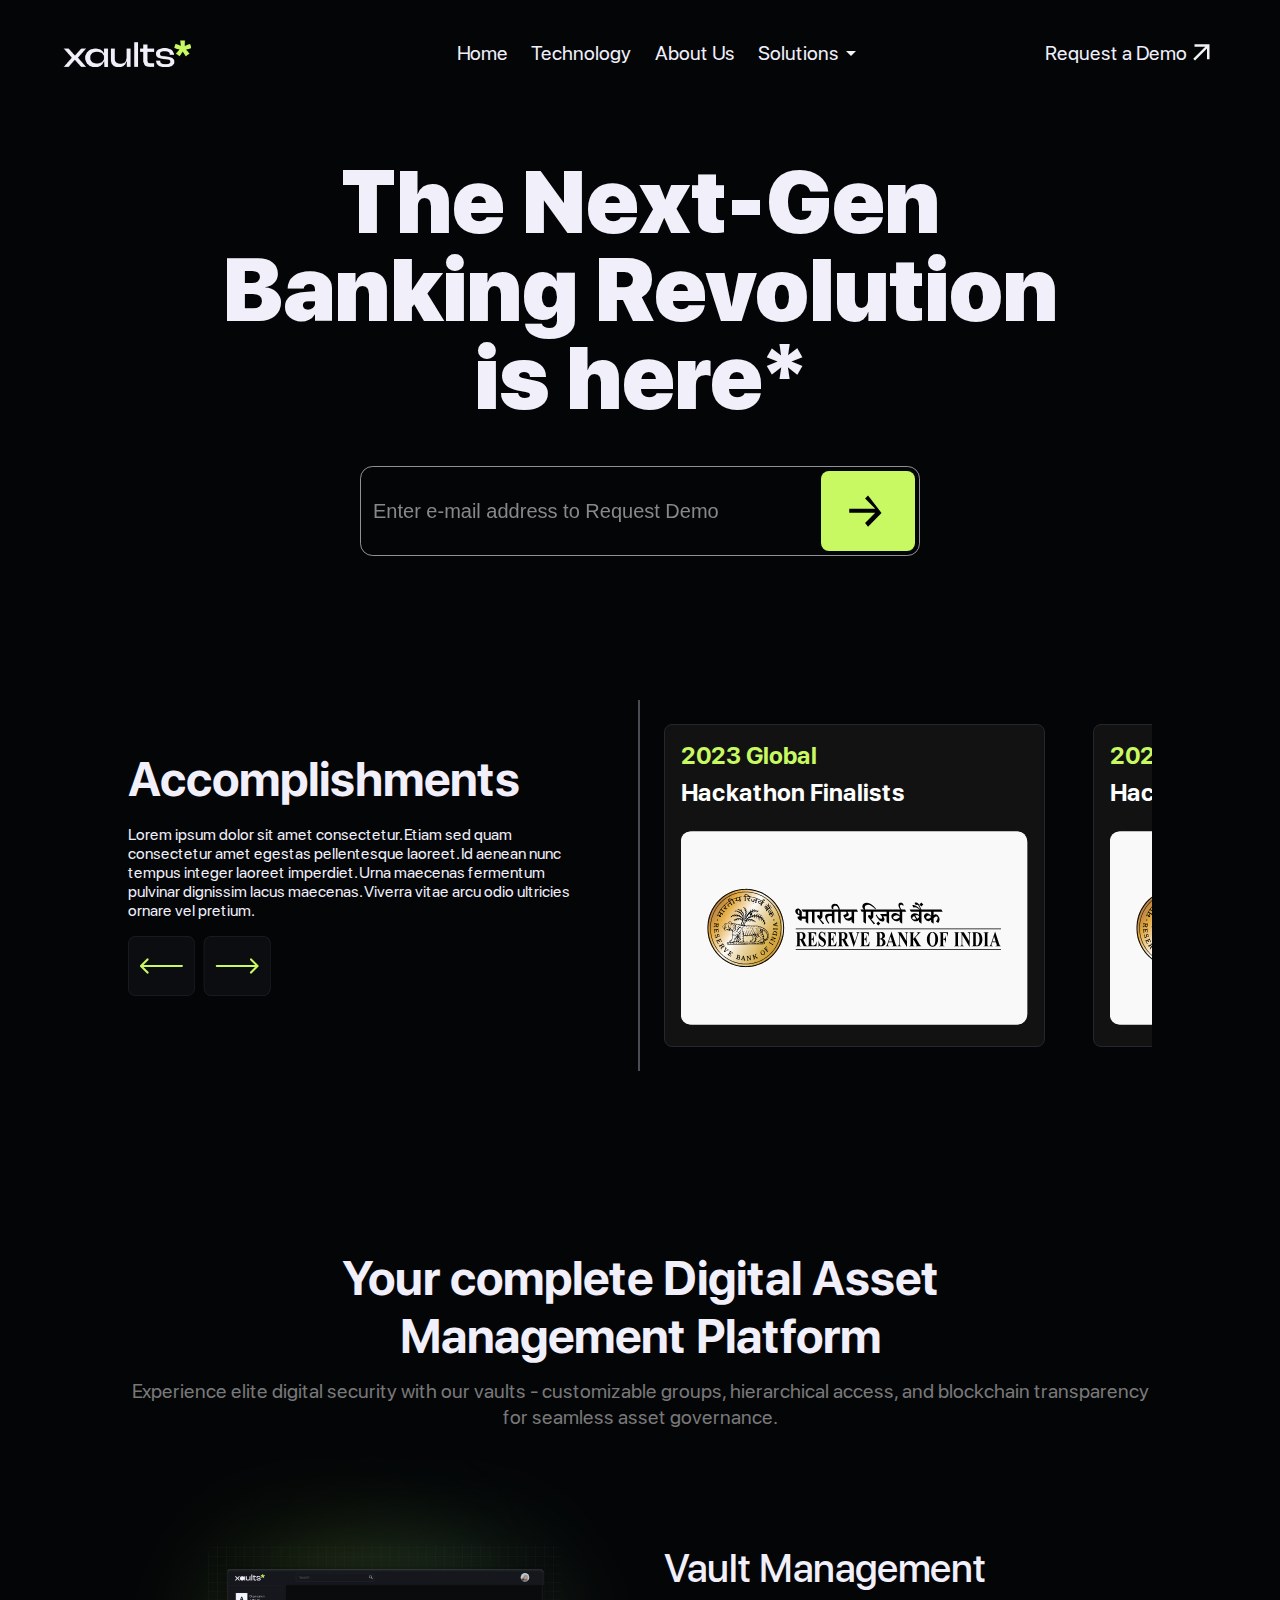
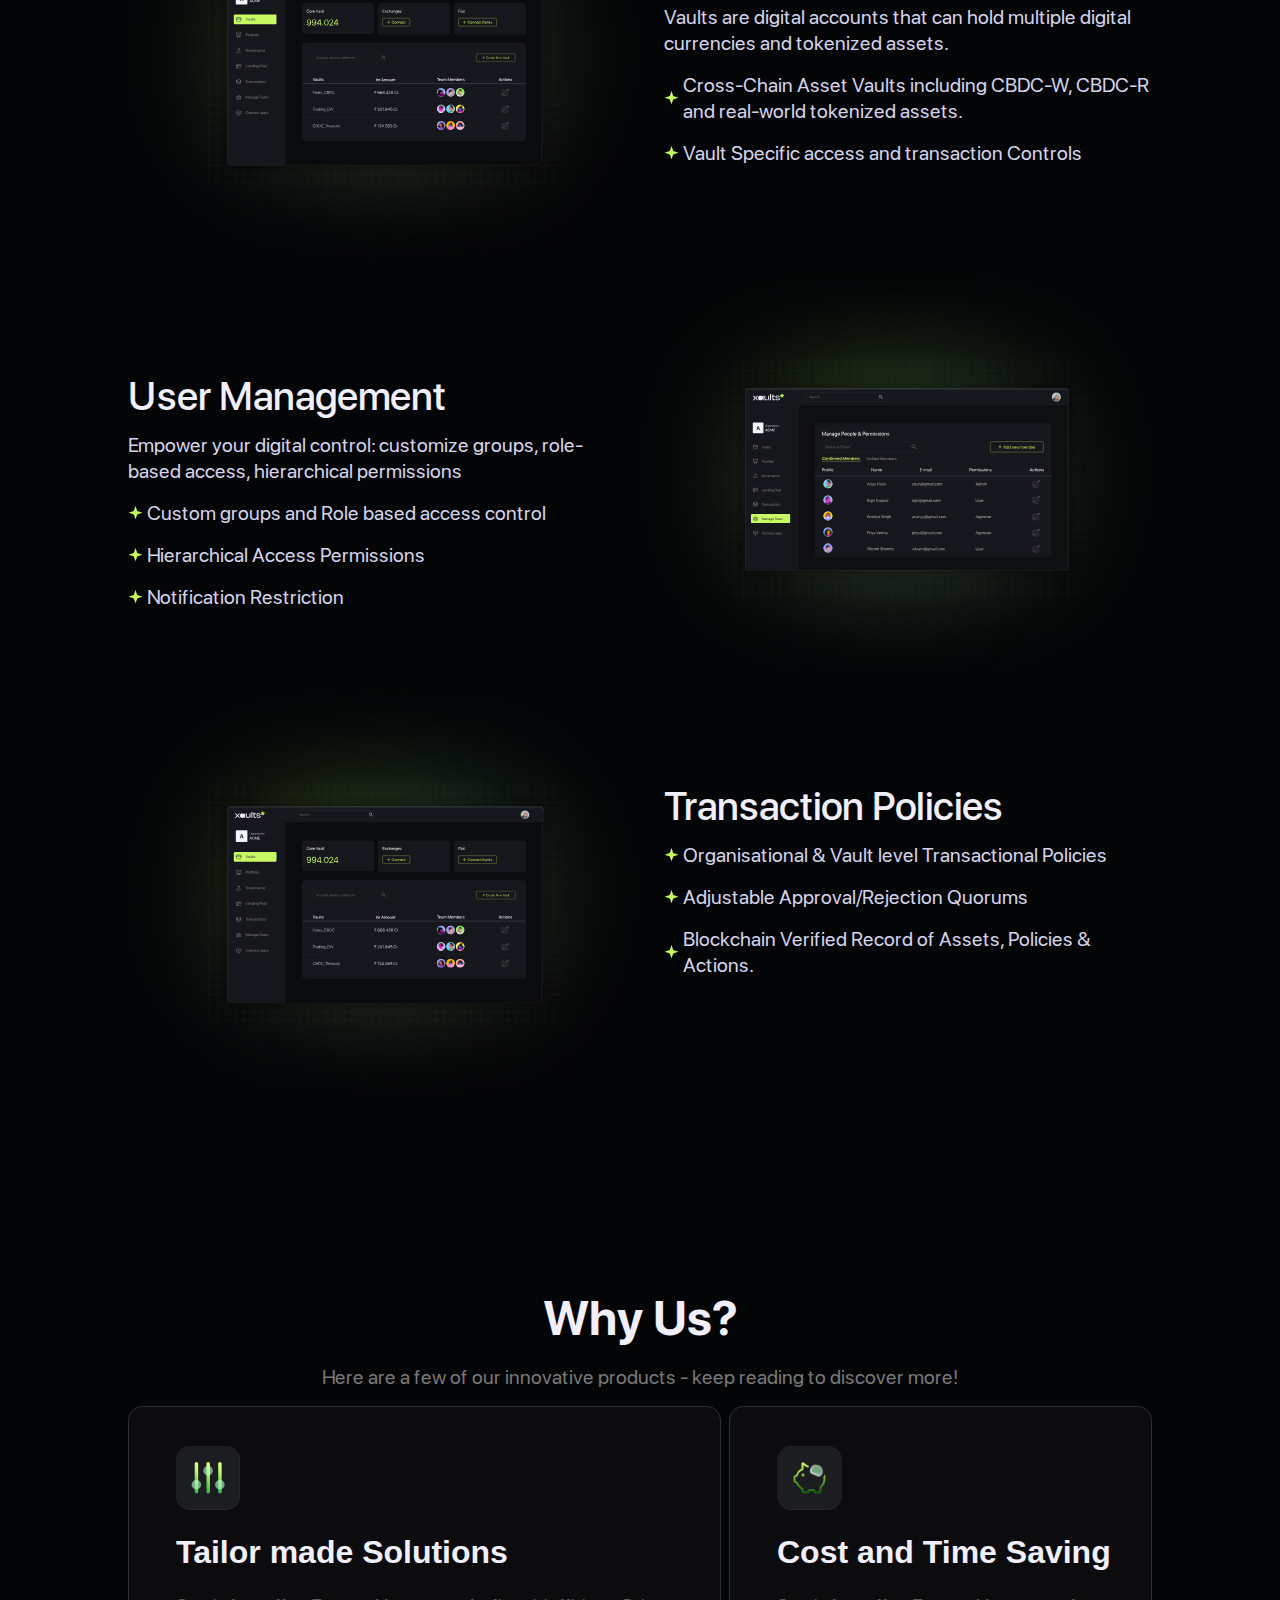
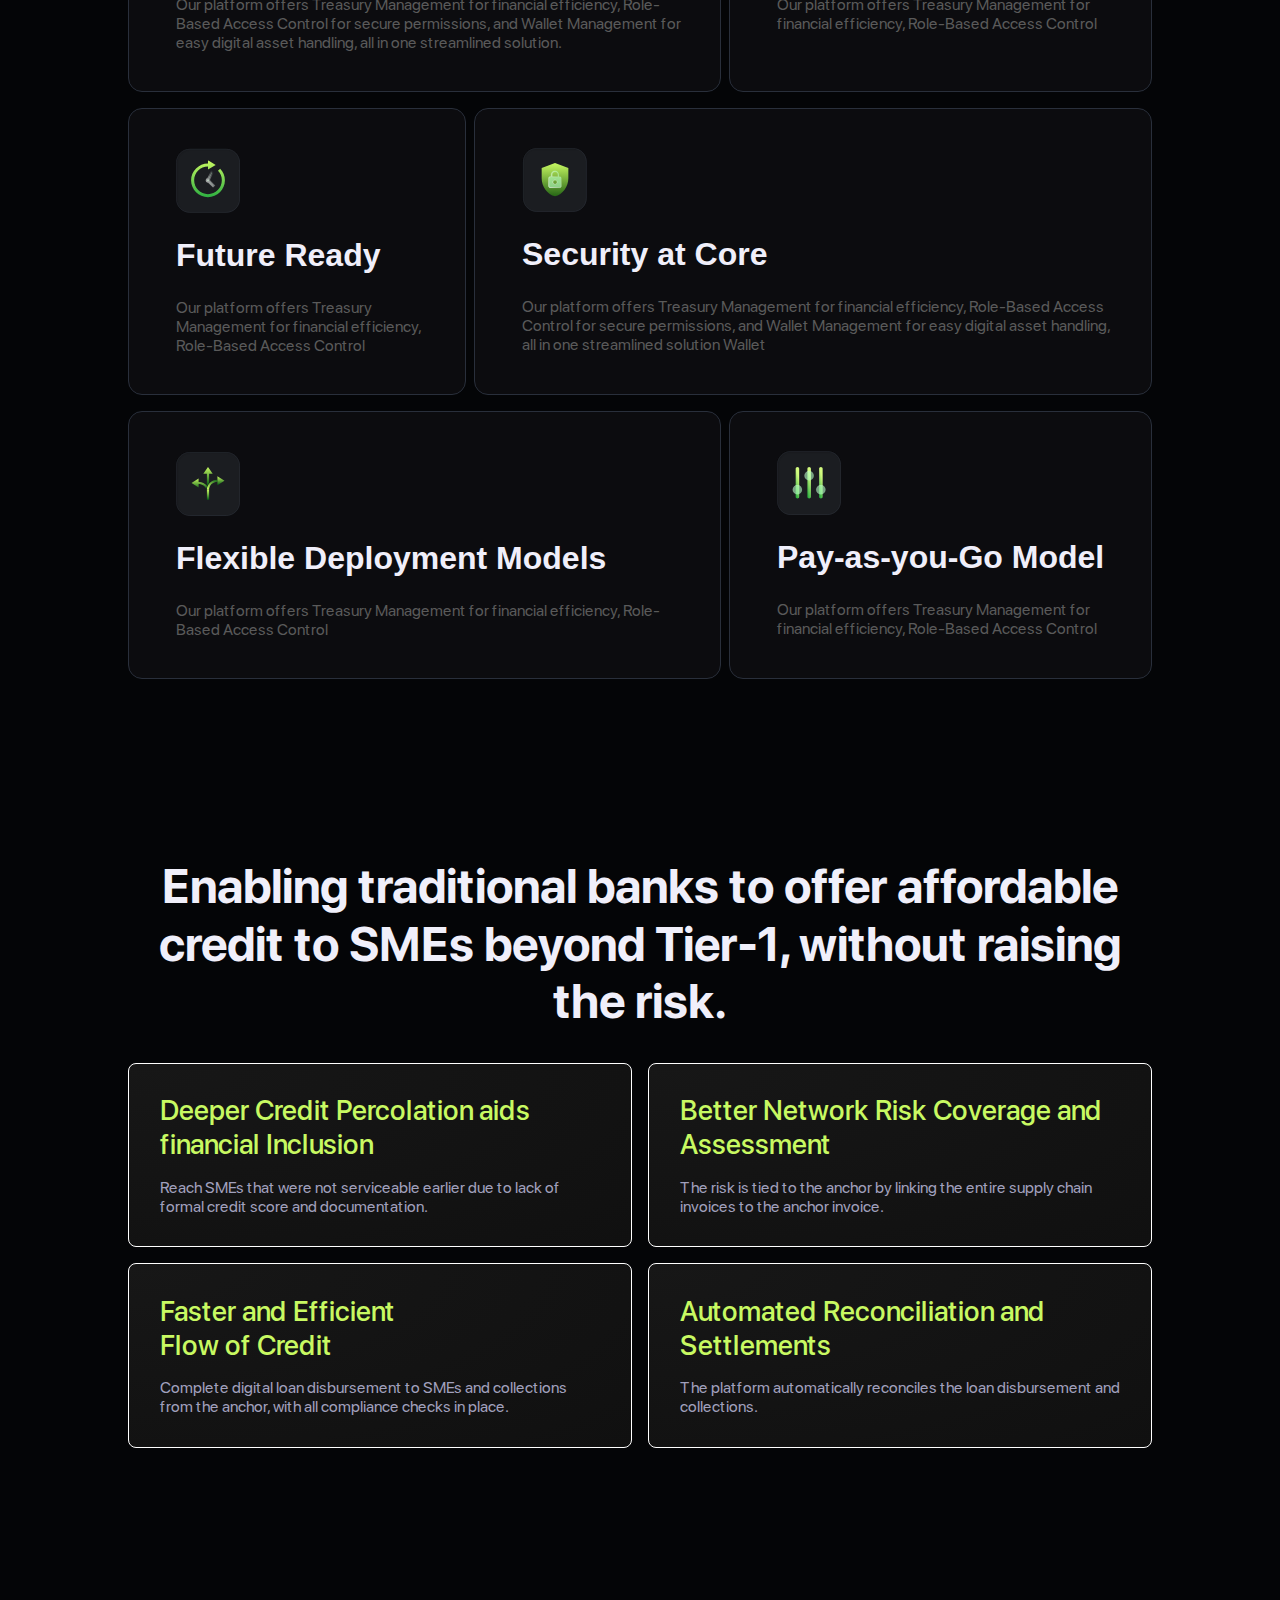
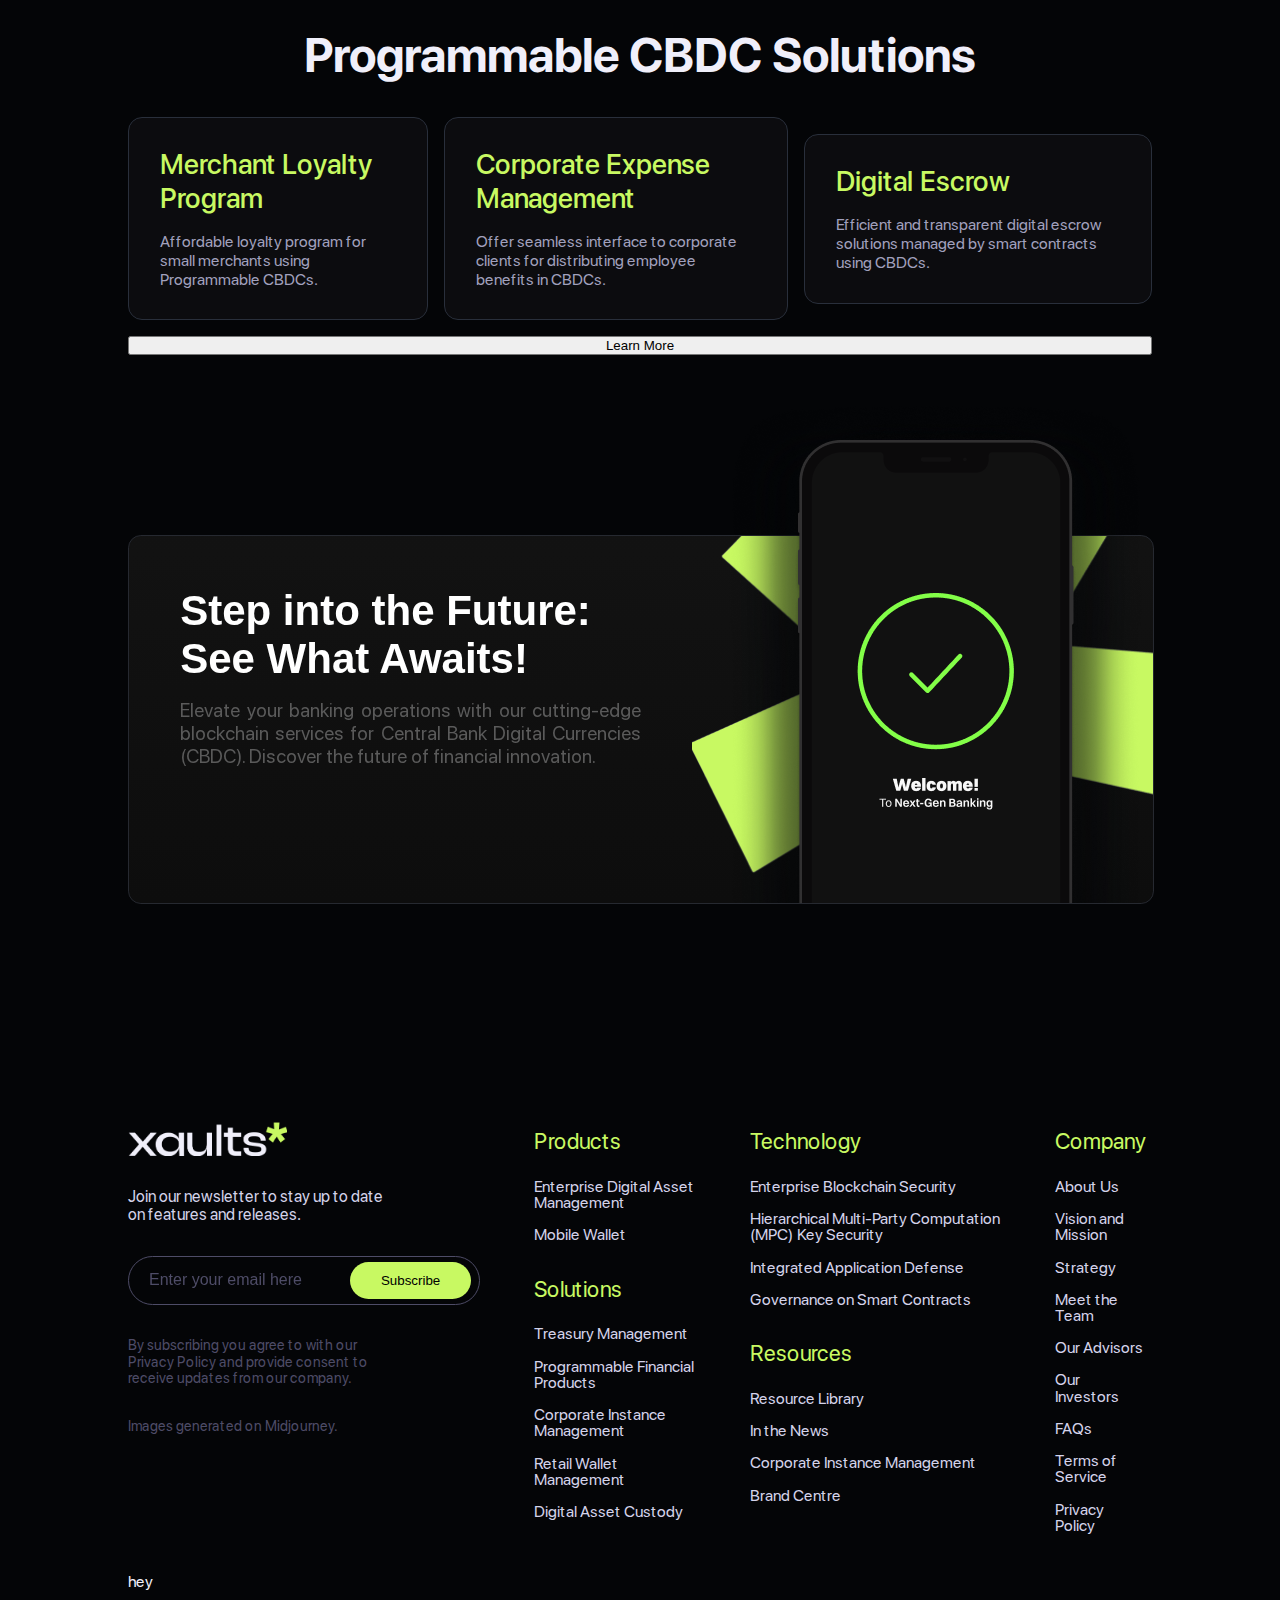
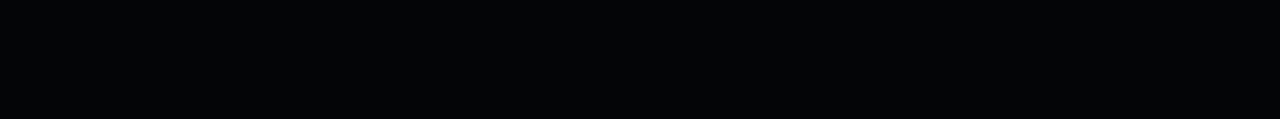
==== commit a81f96db: "new-sections" ====
--- a/index.html
+++ b/index.html
@@ -301,8 +301,102 @@
             </div>
         </div>
     </section>
-
-
+    
+    <section class="subsections" id="landingpage-section7">
+        <h1 class=" sections-heading landingpage-section4-mainheading">
+            Enabling traditional banks to offer affordable credit to SMEs beyond Tier-1, without raising the risk.
+
+        </h1>
+        <p class=" sections-subheading landingpage-section4-mainparagraph">
+                 
+        </p>     
+        <div class="landingpage-section7-gridbox">
+            <div class="landingpage-section7-gridbox-subbox">
+                <div class="landingpage-section7-gridbox-subbob-sub">
+                    <h1 class="landingpage-section7-boxes-heading">
+                        Deeper Credit Percolation aids financial Inclusion
+                    </h1>
+                    <h5 class="landingpage-section7-boxes-subheading">
+                        Reach SMEs that were not serviceable earlier due to lack of formal credit score and documentation.
+                    </h5>
+                </div>
+                <div class="landingpage-section7-gridbox-subbob-sub">
+                    <h1 class="landingpage-section7-boxes-heading">
+                        Better Network Risk Coverage and Assessment
+
+                    </h1>
+                    <h5 class="landingpage-section7-boxes-subheading">
+                        The risk is tied to the anchor by linking the entire supply chain invoices to the anchor invoice.
+                    </h5>
+                </div>
+            </div>
+            <div class="landingpage-section7-gridbox-subbox">
+                <div class="landingpage-section7-gridbox-subbob-sub">
+                    <h1 class="landingpage-section7-boxes-heading">
+                        Faster and Efficient<br/> Flow of Credit
+                    </h1>
+                    <h5 class="landingpage-section7-boxes-subheading">
+                        Complete digital loan disbursement to SMEs and collections from the anchor, with all compliance checks in place.
+                    </h5>
+                </div>
+                <div class="landingpage-section7-gridbox-subbob-sub">
+                    <h1 class="landingpage-section7-boxes-heading">
+                        Automated Reconciliation and Settlements
+                    </h1>
+                    <h5 class="landingpage-section7-boxes-subheading">
+                        The platform automatically reconciles the loan disbursement and collections.
+                    </h5>
+                </div>
+            </div>
+        </div>   
+    </section>
+
+    <section class="subsections" id="landingpage-section8">
+        <h1 class=" sections-heading landingpage-section4-mainheading">
+            Programmable CBDC Solutions
+
+        </h1>
+        <p class=" sections-subheading landingpage-section4-mainparagraph">
+                 
+        </p>    
+        <div class="landingpage-section8-gridbox">
+            <div class="landingpage-section8-gridbox-box">
+                <h1 class="landingpage-section8-boxheading">
+                    Merchant Loyalty Program
+
+                </h1>
+                <h5 class="landingpage-section8-boxsubheading">
+                    Affordable loyalty program for small merchants using Programmable CBDCs.
+
+                </h5>
+            </div>
+            <div class="landingpage-section8-gridbox-box">
+                <h1 class="landingpage-section8-boxheading">
+                    Corporate Expense Management
+
+
+                </h1>
+                <h5 class="landingpage-section8-boxsubheading">
+                    Offer seamless interface to corporate clients for distributing employee benefits in CBDCs. 
+
+
+                </h5>
+            </div>
+            <div class="landingpage-section8-gridbox-box">
+                <h1 class="landingpage-section8-boxheading">
+                    Digital Escrow
+
+
+                </h1>
+                <h5 class="landingpage-section8-boxsubheading">
+                    Efficient and transparent digital escrow solutions managed by smart contracts using CBDCs.
+
+                </h5>
+            </div>
+        </div>
+        <button>Learn More</button>
+    </section>
+    
 
 
     <section class="subsections" id="footeruppersection">
--- a/index.css
+++ b/index.css
@@ -324,6 +324,85 @@
     width: 70%;
 }
 
+/* SECTION 7 */
+.landingpage-section7-gridbox{
+    display: flex;
+    flex-direction: column;
+    row-gap: 1rem;
+    width: 100%;
+}
+.landingpage-section7-gridbox-subbox{
+    display: flex;
+    column-gap: 1rem;
+    justify-content: center;
+    align-items: center;
+    width: 100%;
+    height: 50%;
+    
+
+}
+.landingpage-section7-gridbox-subbob-sub{
+    display: flex;
+    flex-direction: column;
+    padding: 3%;
+    border-radius: 0.5rem;
+    border: 1px solid #FFF;
+    background: radial-gradient(141.42% 141.42% at 0% 0%, #171717 0%, #101010 100%);
+    display: flex;
+    flex-direction: column;
+    row-gap: 1rem;
+    width: 50%;
+    height: 100%;
+}
+
+
+.landingpage-section7-boxes-heading{
+    color: #C8F962;
+    font-size: 1.75rem;
+    font-style: normal;
+    font-weight: 500;
+    line-height: 120%; 
+}
+.landingpage-section7-boxes-subheading{
+    color: #A1A0BD;
+    font-size: 1rem;
+    font-style: normal;
+    font-weight: 200;
+}
+
+/* SECTION 8 */
+.landingpage-section8-gridbox{
+    display: flex;
+    column-gap: 1rem;
+    align-items: center;
+    justify-content: center;
+    height: 100%;
+}
+.landingpage-section8-gridbox-box{
+    display: flex;
+    flex-direction: column;
+    row-gap: 1rem;
+    justify-content: center;
+    padding: 3%;
+    border-radius: 0.875rem;
+    border: 1px solid var(--Misty-slate, #292F3B);
+    background: #0C0C0F;
+    align-items: flex-start;
+    height: 100%;
+}
+.landingpage-section8-boxheading{
+    color: #C8F962;
+    font-size: 1.75rem;
+    font-style: normal;
+    font-weight: 500;
+    line-height: 120%; 
+}
+.landingpage-section8-boxsubheading{
+    color: #A1A0BD;
+    font-size: 1rem;
+    font-style: normal;
+    font-weight: 200;
+}
 
 
 
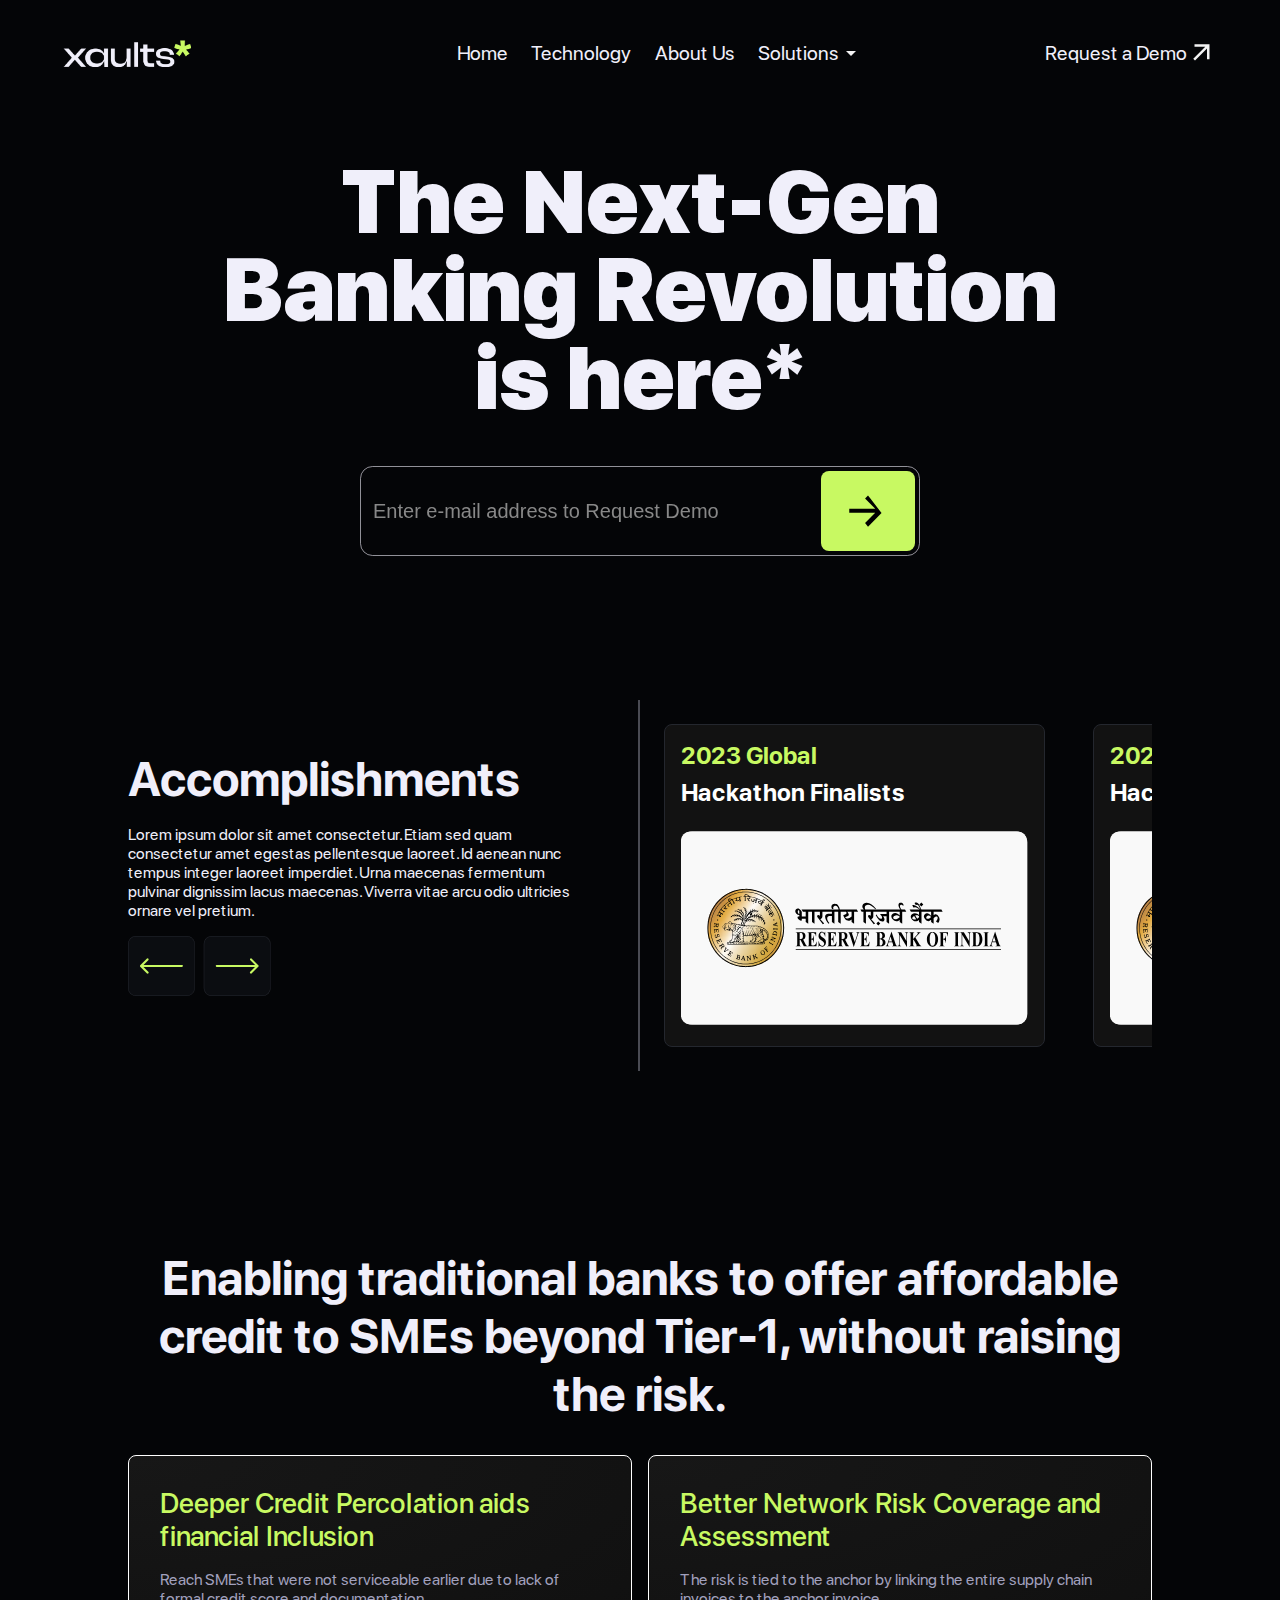
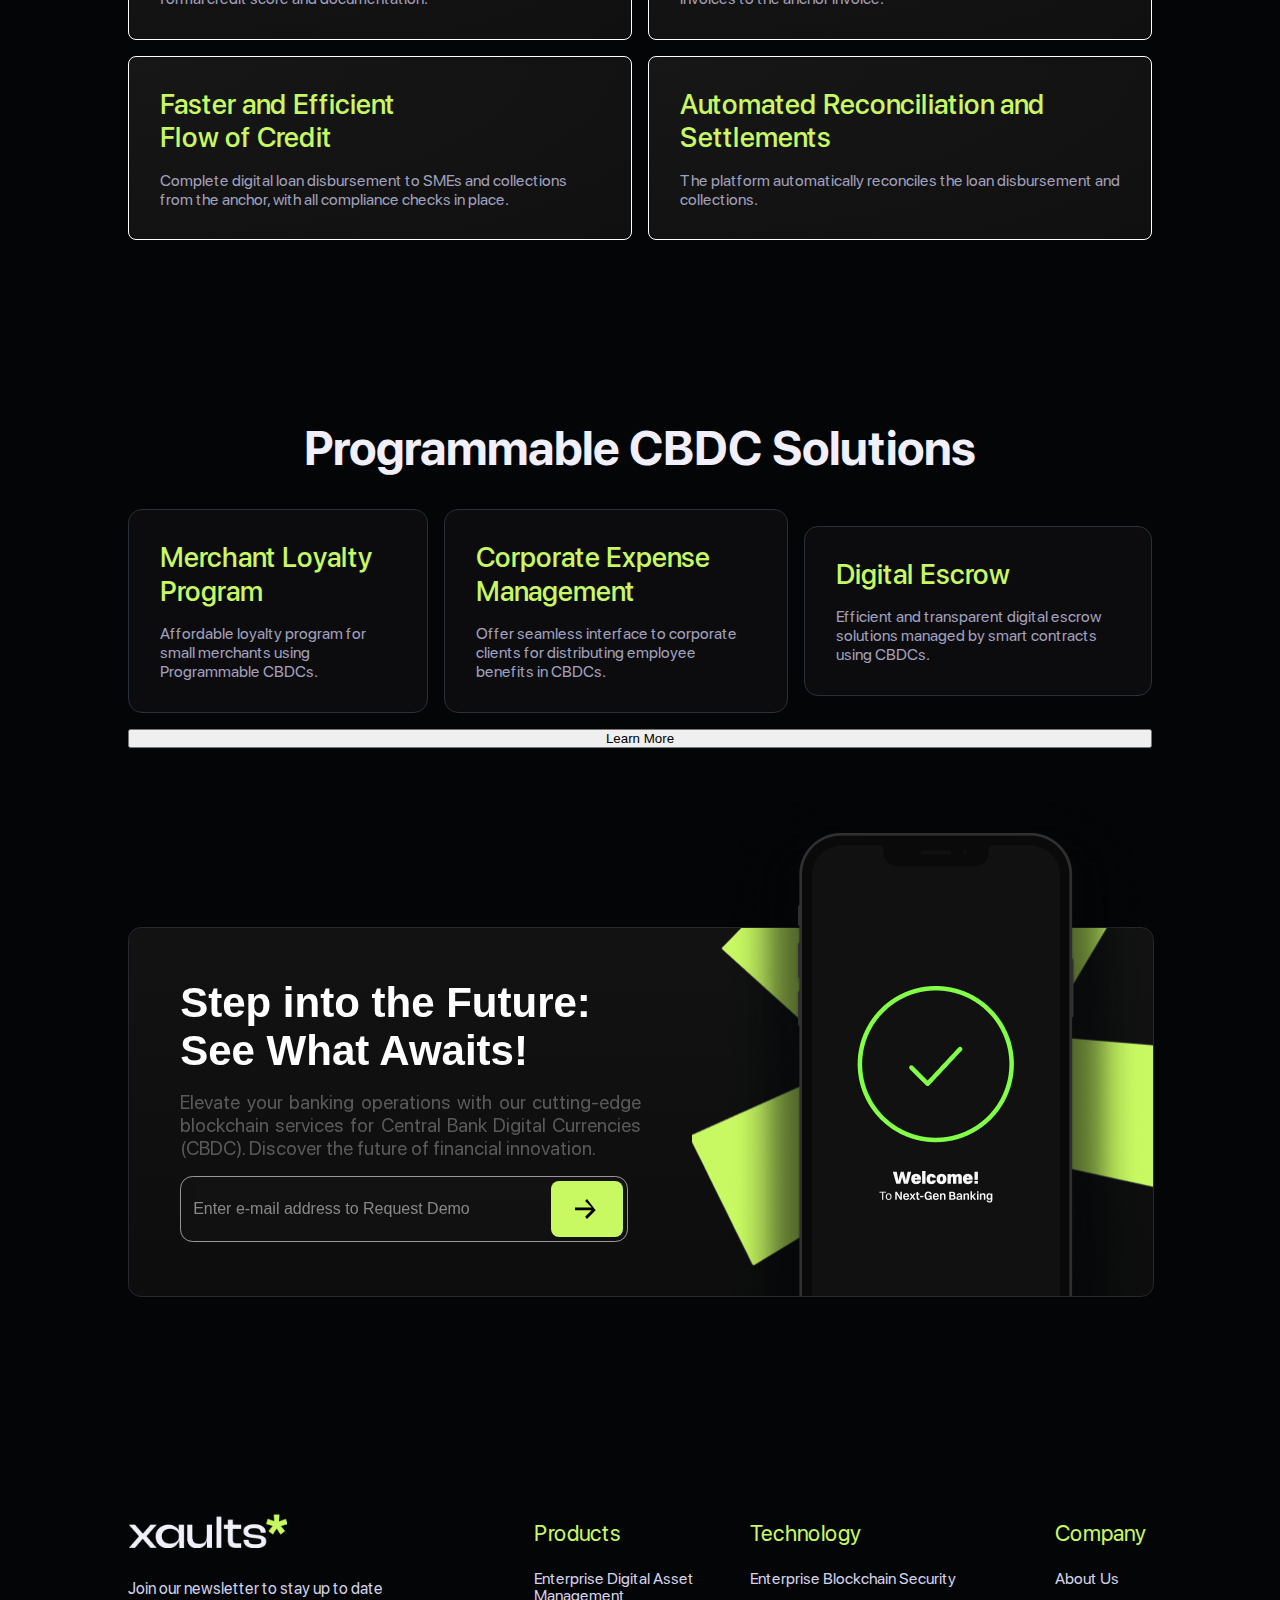
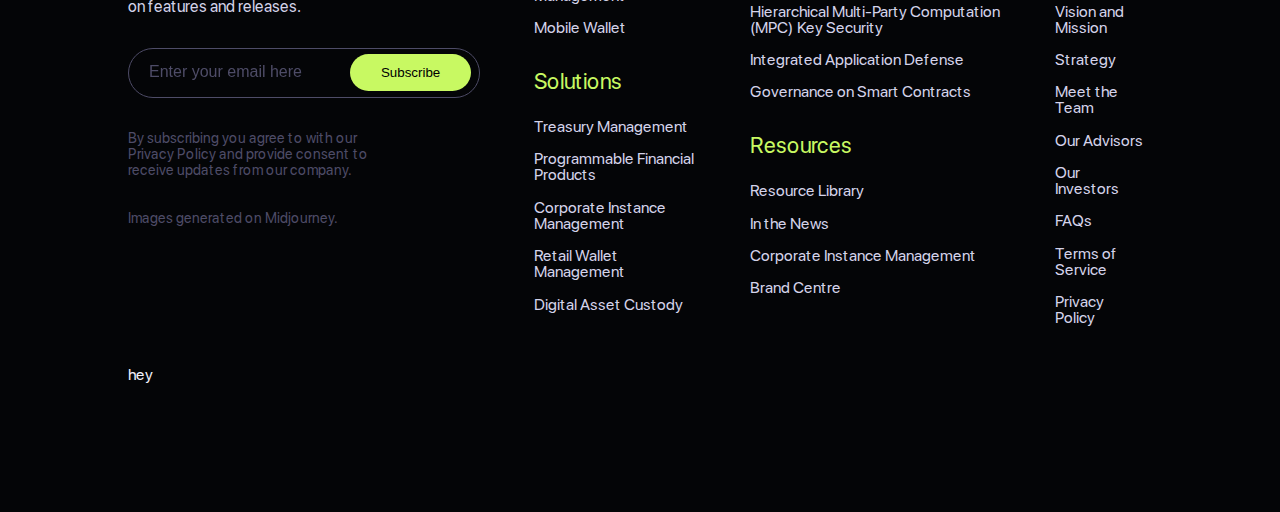
==== commit 4718940a: "removing-sections" ====
--- a/index.html
+++ b/index.html
@@ -5,6 +5,7 @@
     <meta name="viewport" content="width=device-width, initial-scale=1.0">
     <link rel="stylesheet" href="fonts.css">
     <link rel="stylesheet" href="index.css">
+    <link rel="stylesheet" href="index3.css">
     <link rel="stylesheet" href="nav.css">
     <link rel="shortcut icon" href="./assets/xaults_icon_star.svg" type="image/x-icon">
     <title>Xaults</title>
@@ -122,7 +123,7 @@
             </div>
         </div>
     </section>
-    <section class="subsections" id="landingpage-section4">
+    <!-- <section class="subsections" id="landingpage-section4">
         <div class="landingpage-section4-wrapper">
             <h1 class=" sections-heading">
                 Your complete Digital Asset <br/>
@@ -200,9 +201,9 @@
                     <h2 class="landing-section4-gridbox-headings">
                         Transaction Policies
                     </h2>
-                    <!-- <h4 class="landingpage-section4-gridbox-subheadings">
+                    <h4 class="landingpage-section4-gridbox-subheadings">
                         no content
-                    </h4> -->
+                    </h4>
                     <span class="landingpage-section4-gridbox-spanbox">
                         <img src="./assets/landingpage-section4-gridbox-vector.png" alt="">
                         <h4 class="landingpage-section4-gridbox-subheadings">
@@ -228,9 +229,9 @@
                 </div>
             </div>
         </div>
-    </section>
+    </section> -->
     
-    <section class="subsections" id="landingpage-section6">
+    <!-- <section class="subsections" id="landingpage-section6">
         <h1 class=" sections-heading landingpage-section4-mainheading">
             Why Us?
 
@@ -300,7 +301,7 @@
                 </div>
             </div>
         </div>
-    </section>
+    </section> -->
     
     <section class="subsections" id="landingpage-section7">
         <h1 class=" sections-heading landingpage-section4-mainheading">
@@ -409,6 +410,19 @@
                 <p class="footeruppersection-flexbox-part1-paragraph">
                     Elevate your banking operations with our cutting-edge blockchain services for Central Bank Digital Currencies (CBDC). Discover the future of financial innovation.
                 </p>
+                <div class="landingpage-section1-inputboxwrap">
+                    <div class="page3-request-demo-container">
+                        <form class="page3-request-demo-form">
+                            <input type="email" placeholder="Enter e-mail address to Request Demo" required>
+                            <button type="submit">
+                                <svg xmlns="http://www.w3.org/2000/svg" height="50px" viewBox="0 0 24 24" width="50px" fill="#000000">
+                                    <path d="M0 0h24v24H0V0z" fill="none"/>
+                                    <path d="M12 4.5L10.59 6l4.88 4.88H3v2h12.47l-4.88 4.88L12 19.5 18.5 13z"/>
+                                </svg>
+                            </button>
+                        </form>
+                    </div>
+                </div>
             </div>
             <div class="footeruppersection-flexbox-part2">
                 <img src="./assets/phone-image-background.png" alt="" class="phonebackgrounfimage">
--- a/index3.css
+++ b/index3.css
@@ -0,0 +1,62 @@
+.page3-mainheading{
+    font-size: 3rem;
+    font-style: normal;
+    font-weight: 500;
+    line-height: normal;
+    color: #C8F962;
+}
+.page3-subheading{
+    color: white;
+    font-size: 1.25rem;
+    font-style: normal;
+    font-weight: 400;
+    line-height: 130%; /* 1.625rem */
+}
+.page3-request-demo-container{
+    display: flex;
+    justify-content: center;
+    align-items: center;
+    width: 100%;
+    background-color: transparent;
+    width: 28rem;
+}
+.page3-request-demo-form{
+    display: flex;
+    width: 100%;
+    border-radius: 0.78144rem;
+    border: 0.781px solid rgba(240, 239, 250, 0.60);
+    overflow: hidden;
+    backdrop-filter: blur(7.033019065856934px);
+    background-color: transparent;
+    /* z-index: -1; */
+}
+.page3-request-demo-form input[type="email"]{
+    flex-grow: 1;
+    padding: 0.75rem;
+    border: none;
+    outline: none;
+    color: var(--text-color);
+    background-color: transparent;
+    font-size: 1rem;
+    width: 28rem;
+    height: 2.5rem;
+    border-radius: 10px 0 0 10px;
+}
+.page3-request-demo-form input[type="email"]::placeholder {
+    color: #888;
+}
+.page3-request-demo-form button {
+    background-color: 
+    rgba(200, 249, 98, 1);
+    border: none;
+    padding: 0 20px;
+    cursor: pointer;
+    display: flex;
+    align-items: center;
+    justify-content: center;
+    border-radius:0.5rem;
+    transition: background-color 0.3s ease;
+    margin: 0.25rem;
+    max-width: 4.5rem;
+    width: 100%;
+}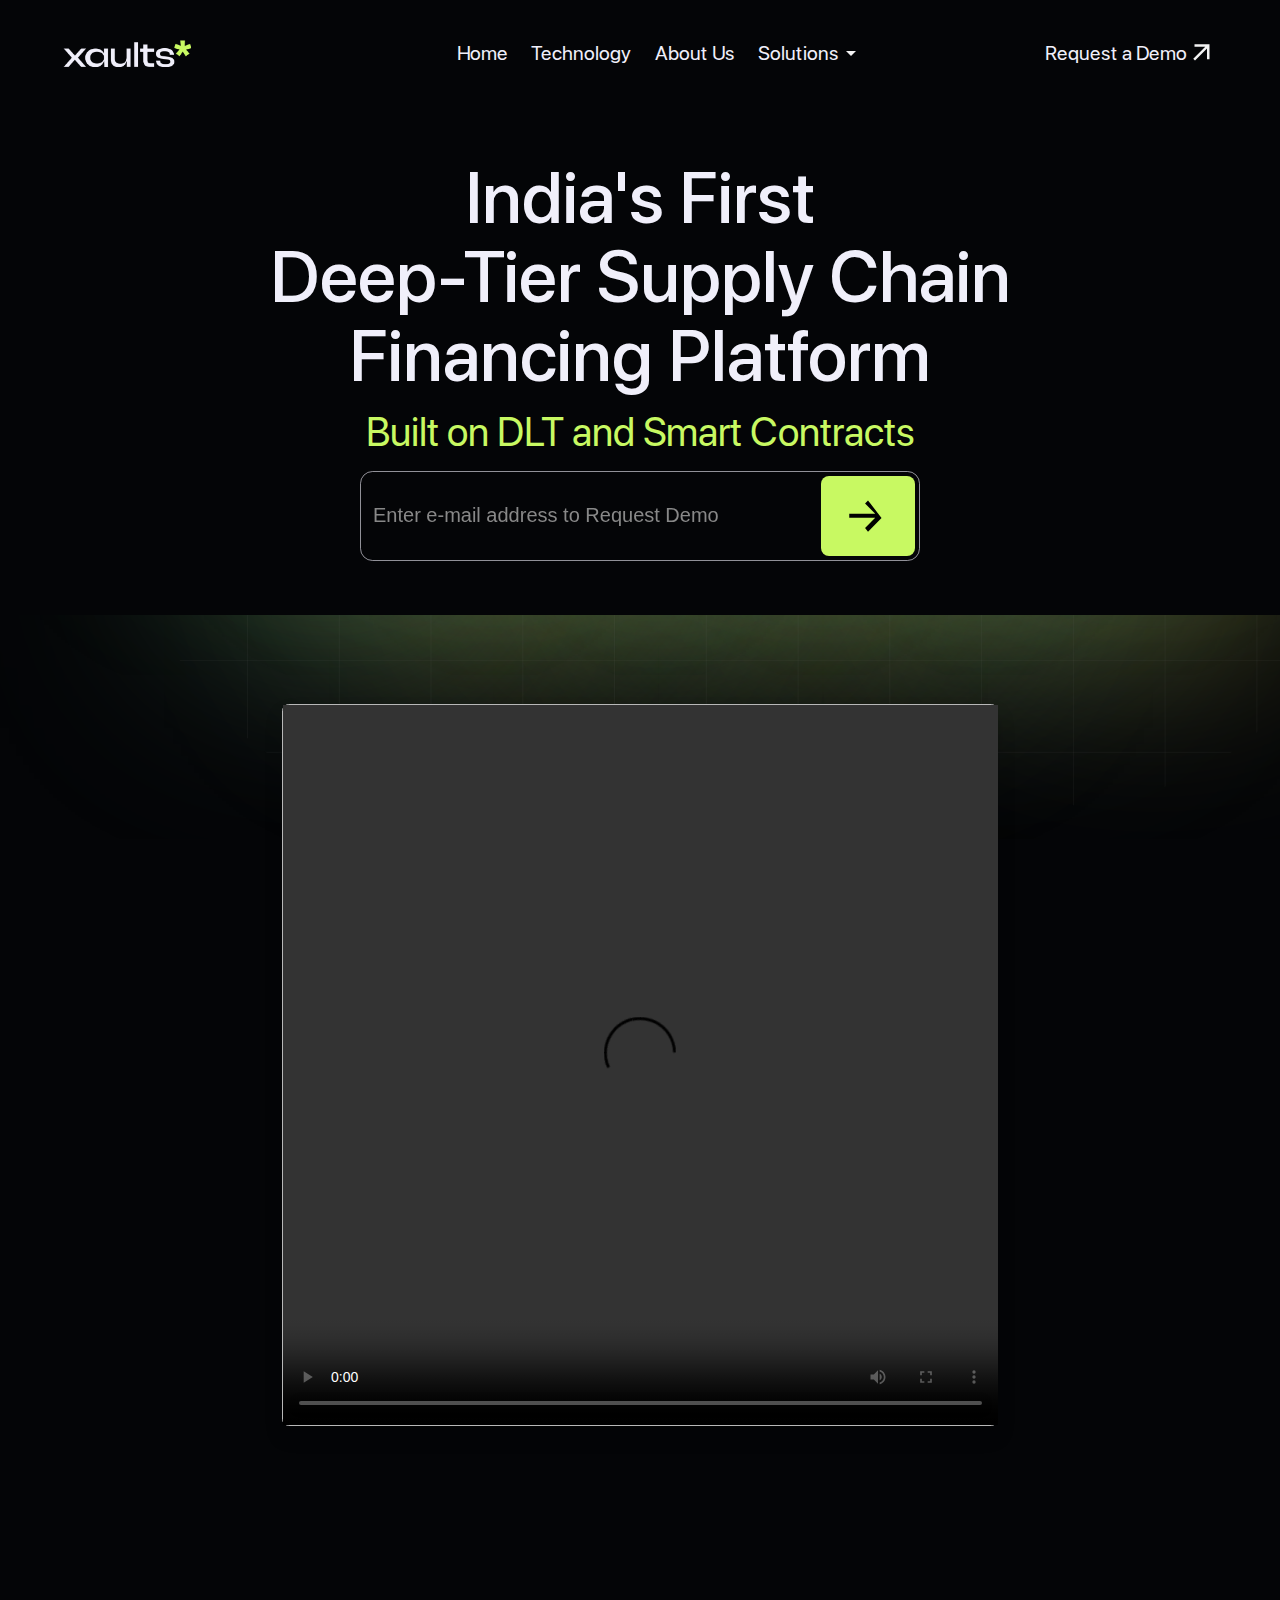
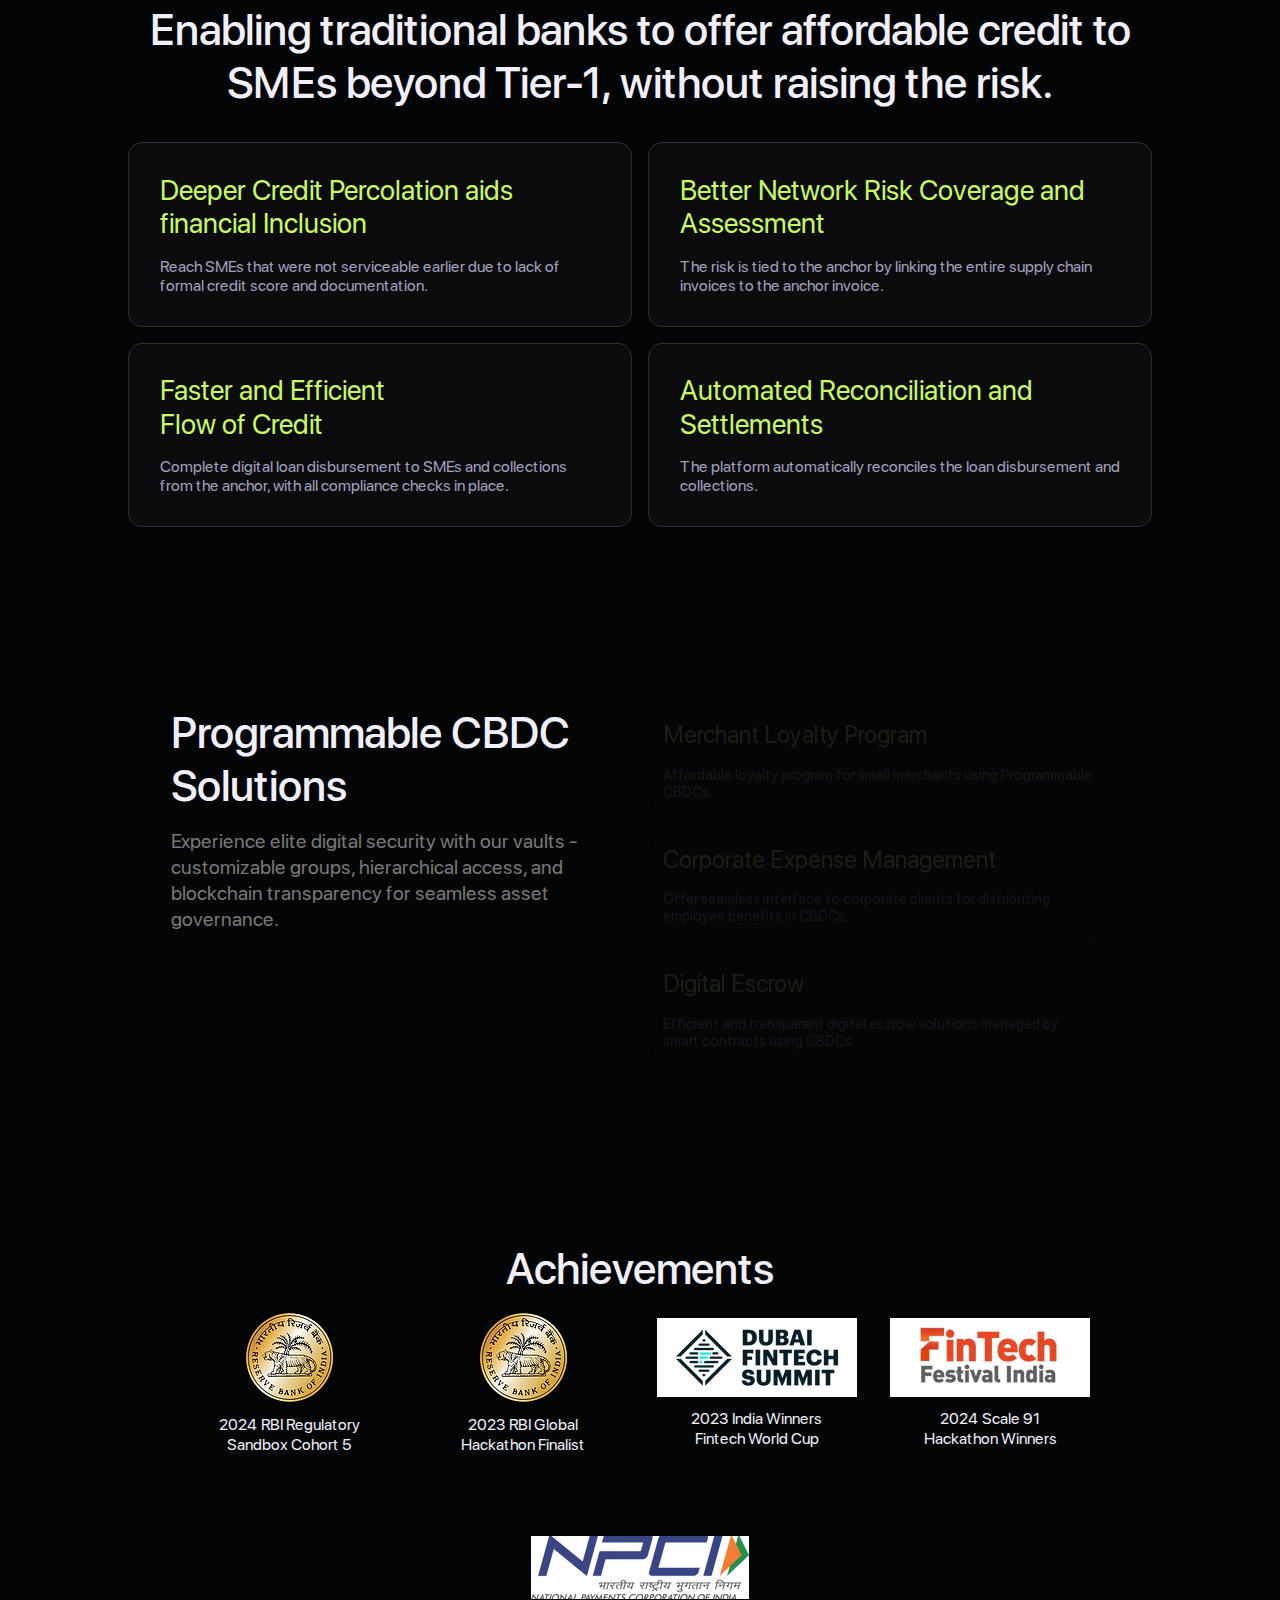
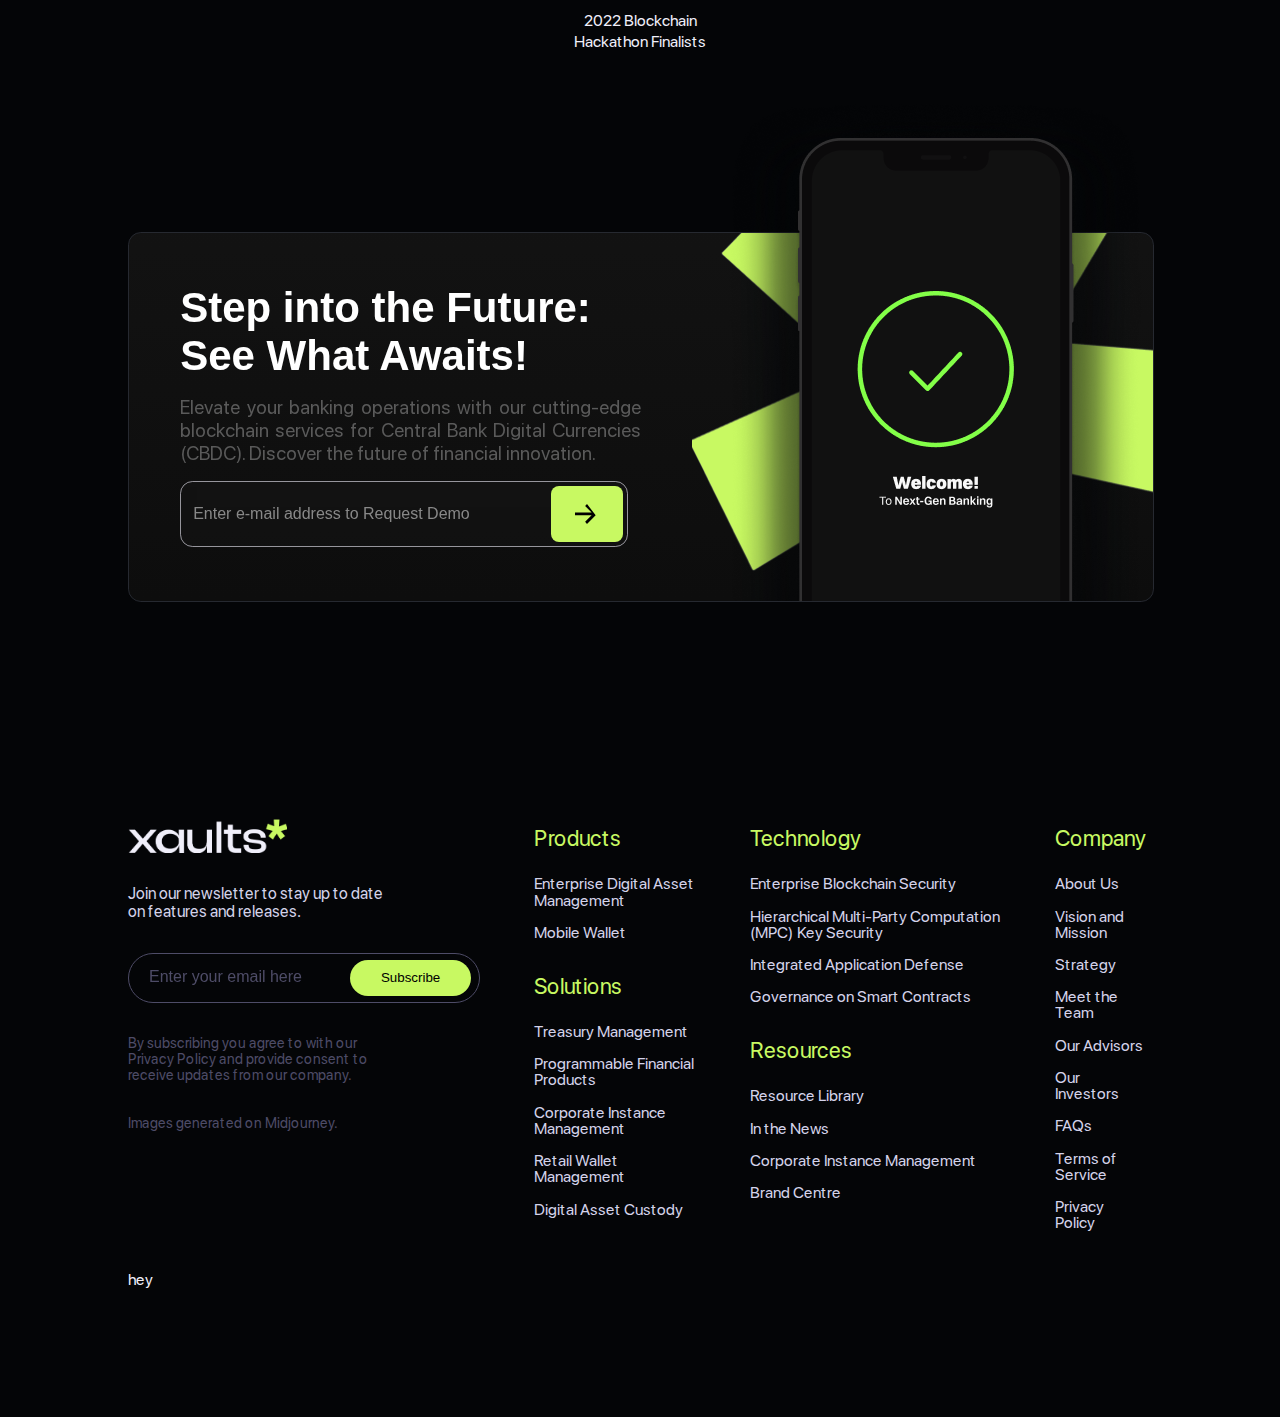
==== commit 606434e9: "cleaning-landingpageBuliding" ====
--- a/index.html
+++ b/index.html
@@ -4,6 +4,8 @@
     <meta charset="UTF-8">
     <meta name="viewport" content="width=device-width, initial-scale=1.0">
     <link rel="stylesheet" href="fonts.css">
+    <link rel="stylesheet" href="footer.css">
+    <link rel="stylesheet" href="footerupper.css">
     <link rel="stylesheet" href="index.css">
     <link rel="stylesheet" href="index3.css">
     <link rel="stylesheet" href="nav.css">
@@ -37,10 +39,13 @@
     <section id="landingpage-mainsection">
         <div class="landingpage-section1-contentwrap">
             <h1 class="landingpage-section1-heading">
-                The Next-Gen <br>
-                Banking Revolution <br>
-                is here*
+                India's First <br>
+                Deep-Tier Supply Chain <br>
+                Financing Platform
             </h1>
+            <h5 class="landingpage-section1-subheading">
+                Built on DLT and Smart Contracts
+            </h5>
             <div class="landingpage-section1-inputboxwrap">
                 <div class="request-demo-container">
                     <form class="request-demo-form">
@@ -58,6 +63,166 @@
 
         
     </section>
+    <section id="landingpage-section2">
+        <div class="landingpage-section2-videocontainer">
+            <video width="100%" 
+           height="100%" 
+           controls="controls"> 
+        <source src="./assets2/file.mp4" 
+                type="video/mp4" />
+    </video>
+        </div>
+    </section>
+    <section class="subsections" id="landingpage-section7">
+        <h1 class=" sections-heading landingpage-section4-mainheading">
+            Enabling traditional banks to offer affordable credit to SMEs beyond Tier-1, without raising the risk.
+
+        </h1>
+        <p class=" sections-subheading landingpage-section4-mainparagraph">
+                 
+        </p>     
+        <div class="landingpage-section7-gridbox">
+            <div class="landingpage-section7-gridbox-subbox">
+                <div class="landingpage-section7-gridbox-subbob-sub">
+                    <h1 class="landingpage-section7-boxes-heading">
+                        Deeper Credit Percolation aids financial Inclusion
+                    </h1>
+                    <h5 class="landingpage-section7-boxes-subheading">
+                        Reach SMEs that were not serviceable earlier due to lack of formal credit score and documentation.
+                    </h5>
+                </div>
+                <div class="landingpage-section7-gridbox-subbob-sub">
+                    <h1 class="landingpage-section7-boxes-heading">
+                        Better Network Risk Coverage and Assessment
+
+                    </h1>
+                    <h5 class="landingpage-section7-boxes-subheading">
+                        The risk is tied to the anchor by linking the entire supply chain invoices to the anchor invoice.
+                    </h5>
+                </div>
+            </div>
+            <div class="landingpage-section7-gridbox-subbox">
+                <div class="landingpage-section7-gridbox-subbob-sub">
+                    <h1 class="landingpage-section7-boxes-heading">
+                        Faster and Efficient<br/> Flow of Credit
+                    </h1>
+                    <h5 class="landingpage-section7-boxes-subheading">
+                        Complete digital loan disbursement to SMEs and collections from the anchor, with all compliance checks in place.
+                    </h5>
+                </div>
+                <div class="landingpage-section7-gridbox-subbob-sub">
+                    <h1 class="landingpage-section7-boxes-heading">
+                        Automated Reconciliation and <br/>Settlements
+                    </h1>
+                    <h5 class="landingpage-section7-boxes-subheading">
+                        The platform automatically reconciles the loan disbursement and collections.
+                    </h5>
+                </div>
+            </div>
+        </div>   
+    </section>
+    
+    <section class="subsections" id="landingpage-section8">
+        <!-- <h1 class=" sections-heading landingpage-section4-mainheading">
+            
+
+        </h1>
+        <p class=" sections-subheading landingpage-section4-mainparagraph">
+                 
+        </p>    -->
+        <div class="landingpage-section8-flexbox">
+            <div class="landingpage-section8-flexbox-part1">
+                <h1 class="landingpage-section8-flexbox-part1-heading">
+                    Programmable CBDC Solutions
+                </h1>
+                <h5 class="landingpage-section8-flexbox-part1-subheading">
+                    Experience elite digital security with our vaults - customizable groups, hierarchical access, and blockchain transparency for seamless asset governance.
+                </h5>
+            </div>
+            <div class="landingpage-section8-gridbox">
+                <div class="landingpage-section8-gridbox-box">
+                    <h1 class="landingpage-section8-boxheading">
+                        Merchant Loyalty Program
+    
+                    </h1>
+                    <h5 class="landingpage-section8-boxsubheading">
+                        Affordable loyalty program for small merchants using Programmable CBDCs.
+    
+                    </h5>
+                </div>
+                <div class="landingpage-section8-gridbox-box">
+                    <h1 class="landingpage-section8-boxheading">
+                        Corporate Expense Management
+    
+    
+                    </h1>
+                    <h5 class="landingpage-section8-boxsubheading">
+                        Offer seamless interface to corporate clients for distributing employee benefits in CBDCs. 
+    
+    
+                    </h5>
+                </div>
+                <div class="landingpage-section8-gridbox-box">
+                    <h1 class="landingpage-section8-boxheading">
+                        Digital Escrow
+    
+    
+                    </h1>
+                    <h5 class="landingpage-section8-boxsubheading">
+                        Efficient and transparent digital escrow solutions managed by smart contracts using CBDCs.
+    
+                    </h5>
+                </div>
+            </div>
+        </div> 
+       
+    </section>
+    <section class="subsections" id="landingpage-section9">
+        <h1 class=" sections-heading landingpage-section4-mainheading">
+            Achievements    
+        </h1>
+        <!-- <p class=" sections-subheading landingpage-section4-mainparagraph">
+                 
+        </p>    -->
+       <div class="landingpage-section9-flexbox">
+            <div class="landingpage-section9-flexbox-box">
+                <img src="./assets2/rbi-logo-achievements.webp" alt="rbilogo" class="landingpage-section9-flexbox-box-image">
+                <h3 class="landingpage-section9-flexbox-box-heading">
+                    2024 RBI Regulatory Sandbox Cohort 5
+                </h3>
+
+            </div>
+            <div class="landingpage-section9-flexbox-box">
+                <img src="./assets2/rbi-logo-achievements.webp" alt="rbilogo" class="landingpage-section9-flexbox-box-image">
+                <h3 class="landingpage-section9-flexbox-box-heading">
+                    2023 RBI Global Hackathon Finalist
+                </h3>
+
+            </div>
+            <div class="landingpage-section9-flexbox-box">
+                <img src="./assets2/dubai-fintech-logo-achievements.webp" alt="rbilogo" class="landingpage-section9-flexbox-box-image landingpage-section9-flexbox-box-image-white">
+                <h3 class="landingpage-section9-flexbox-box-heading">
+                    2023 India Winners Fintech World Cup
+                </h3>
+
+            </div>
+            <div class="landingpage-section9-flexbox-box">
+                <img src="./assets2/fintech-festival-logo-achievements.webp" alt="rbilogo" class="landingpage-section9-flexbox-box-image landingpage-section9-flexbox-box-image-white">
+                <h3 class="landingpage-section9-flexbox-box-heading">
+                    2024 Scale 91 Hackathon Winners
+                </h3>
+
+            </div>
+            <div class="landingpage-section9-flexbox-box">
+                <img src="./assets2/npci-logo-achievements.webp" alt="rbilogo" class="landingpage-section9-flexbox-box-image landingpage-section9-flexbox-box-image-white">
+                <h3 class="landingpage-section9-flexbox-box-heading">
+                    2022 Blockchain Hackathon Finalists
+                </h3>
+
+            </div>
+       </div>
+       
+    </section>
     <!-- <section class="subsections" id="landingpage-section2">
         <div class="landingpage-section2-wrapper">
             <div class="landingpage-section2-laptop">
@@ -69,7 +234,7 @@
             </div>
         </div>
     </section> -->
-    <section class="subsections" id="landingpage-section3">
+    <!-- <section class="subsections" id="landingpage-section3">
         <div class="landingpage-section3-wrapper">
             <div class="landingpage-section3-flexbox">
                 <div class="landingpage-section3-flexbox-flexbox1">
@@ -122,7 +287,7 @@
 
             </div>
         </div>
-    </section>
+    </section> -->
     <!-- <section class="subsections" id="landingpage-section4">
         <div class="landingpage-section4-wrapper">
             <h1 class=" sections-heading">
@@ -303,100 +468,9 @@
         </div>
     </section> -->
     
-    <section class="subsections" id="landingpage-section7">
-        <h1 class=" sections-heading landingpage-section4-mainheading">
-            Enabling traditional banks to offer affordable credit to SMEs beyond Tier-1, without raising the risk.
-
-        </h1>
-        <p class=" sections-subheading landingpage-section4-mainparagraph">
-                 
-        </p>     
-        <div class="landingpage-section7-gridbox">
-            <div class="landingpage-section7-gridbox-subbox">
-                <div class="landingpage-section7-gridbox-subbob-sub">
-                    <h1 class="landingpage-section7-boxes-heading">
-                        Deeper Credit Percolation aids financial Inclusion
-                    </h1>
-                    <h5 class="landingpage-section7-boxes-subheading">
-                        Reach SMEs that were not serviceable earlier due to lack of formal credit score and documentation.
-                    </h5>
-                </div>
-                <div class="landingpage-section7-gridbox-subbob-sub">
-                    <h1 class="landingpage-section7-boxes-heading">
-                        Better Network Risk Coverage and Assessment
-
-                    </h1>
-                    <h5 class="landingpage-section7-boxes-subheading">
-                        The risk is tied to the anchor by linking the entire supply chain invoices to the anchor invoice.
-                    </h5>
-                </div>
-            </div>
-            <div class="landingpage-section7-gridbox-subbox">
-                <div class="landingpage-section7-gridbox-subbob-sub">
-                    <h1 class="landingpage-section7-boxes-heading">
-                        Faster and Efficient<br/> Flow of Credit
-                    </h1>
-                    <h5 class="landingpage-section7-boxes-subheading">
-                        Complete digital loan disbursement to SMEs and collections from the anchor, with all compliance checks in place.
-                    </h5>
-                </div>
-                <div class="landingpage-section7-gridbox-subbob-sub">
-                    <h1 class="landingpage-section7-boxes-heading">
-                        Automated Reconciliation and Settlements
-                    </h1>
-                    <h5 class="landingpage-section7-boxes-subheading">
-                        The platform automatically reconciles the loan disbursement and collections.
-                    </h5>
-                </div>
-            </div>
-        </div>   
-    </section>
-
-    <section class="subsections" id="landingpage-section8">
-        <h1 class=" sections-heading landingpage-section4-mainheading">
-            Programmable CBDC Solutions
-
-        </h1>
-        <p class=" sections-subheading landingpage-section4-mainparagraph">
-                 
-        </p>    
-        <div class="landingpage-section8-gridbox">
-            <div class="landingpage-section8-gridbox-box">
-                <h1 class="landingpage-section8-boxheading">
-                    Merchant Loyalty Program
-
-                </h1>
-                <h5 class="landingpage-section8-boxsubheading">
-                    Affordable loyalty program for small merchants using Programmable CBDCs.
-
-                </h5>
-            </div>
-            <div class="landingpage-section8-gridbox-box">
-                <h1 class="landingpage-section8-boxheading">
-                    Corporate Expense Management
-
-
-                </h1>
-                <h5 class="landingpage-section8-boxsubheading">
-                    Offer seamless interface to corporate clients for distributing employee benefits in CBDCs. 
-
-
-                </h5>
-            </div>
-            <div class="landingpage-section8-gridbox-box">
-                <h1 class="landingpage-section8-boxheading">
-                    Digital Escrow
-
-
-                </h1>
-                <h5 class="landingpage-section8-boxsubheading">
-                    Efficient and transparent digital escrow solutions managed by smart contracts using CBDCs.
-
-                </h5>
-            </div>
-        </div>
-        <button>Learn More</button>
-    </section>
+    
+
+    
     
 
 
--- a/footer.css
+++ b/footer.css
@@ -0,0 +1,202 @@
+/* FOOTER CSS */
+
+.footer-contentwrap{
+    padding: 10%;
+    display: flex;
+    flex-direction: column;
+    row-gap: 2rem;
+}
+.footer-part1{
+    display: flex;
+    column-gap: 3rem;
+}
+.footer-part1-leftside{
+    display: flex;
+    flex-direction: column;
+    row-gap: 2rem;
+}
+.footerlogo{
+    width: 9.91675rem;
+    height: 2.12044rem;
+    flex-shrink: 0;
+}
+.footer-part1-leftside-heading1{
+    color: #D4D3EA;
+    font-size: 1.01419rem;
+    font-style: normal;
+    font-weight: 400;
+    line-height: 1.12688rem; /* 111.111% */
+    max-width:  15.94538rem;
+}
+.footer-request-demo-container{
+    display: flex;
+    width: 100%;
+    background-color: transparent;
+    width:22rem ;
+    height: 3.1rem;
+    /* padding: 1rem; */
+    /* margin-top: 7%; */
+}
+.footer-request-demo-form{
+    display: flex;
+    justify-content: center;
+    align-items: center;
+    width: 100%;
+    height: auto;
+    border-radius: 4rem;
+    border: 0.781px solid #4E4C67;
+    overflow: hidden;
+    backdrop-filter: blur(7.033019065856934px);
+    background-color: transparent;
+    padding: 0.5rem;
+    
+}
+.footer-request-demo-form input[type="email"]{
+    flex-grow: 1;
+    padding: 0.75rem;
+    border: none;
+    outline: none;
+    color: #4E4C67;
+    background-color: transparent;
+    /*  */
+    flex-shrink: 0;
+}
+.footer-request-demo-form input[type="email"]::placeholder {
+    color: #4E4C67;
+    font-size: 1rem;
+    font-weight: 400;
+}
+.footer-request-demo-form button {
+    background-color: 
+    rgba(200, 249, 98, 1);
+    border: none;
+    padding: 0 20px;
+    cursor: pointer;
+    display: flex;
+    align-items: center;
+    justify-content: center;
+    border-radius:4rem;
+    transition: background-color 0.3s ease;
+    /* max-width: .38106rem; */
+    width: 7.55013rem;
+    height: 2.31006rem;
+    flex-shrink: 0;
+}
+.footer-part1-leftside-paragraph{
+    color: #4E4C67;
+    font-size: 0.9015rem;
+    font-style: normal;
+    font-weight: 400;
+    line-height: 1.01419rem; /* 112.5% */
+    max-width: 15.94538rem;
+}
+
+.footer-part1-rightside{
+    display: flex;
+    column-gap: 2rem;
+}
+.footer-part1-rightside-box1{
+    display: flex;
+    flex-direction: column;
+    row-gap: 2rem;
+    padding: 1%;
+}
+.footer-rightside-headings{
+    color: #C8F962;
+    font-size: 1.4rem;
+    font-style: normal;
+    font-weight: 400;
+    line-height: 120%; /* 1.62269rem */
+}
+.footer-rightside-subpoints{
+    color:  #D4D3EA;
+    font-size: 1rem;
+    font-style: normal;
+    font-weight: 400;
+    line-height: 1.01419rem; /* 112.5% */
+}
+.footer-part1-rightside-box1-subbbox1{
+    display: flex;
+    flex-direction: column;
+    row-gap: 1.5rem;
+}
+.footer-part1-rightside-box1-subbox1-subpart{
+    display: flex;
+    flex-direction: column;
+    row-gap: 1rem;
+}
+@media(max-width:1000px){
+     .footer-part1{
+        flex-wrap: wrap;
+        row-gap: 3rem;
+        align-items: center;
+    }
+}
+
+@media(max-width:800px){
+
+    /* FOOTER */
+    .footerlogo{
+        width: 6.91675rem;
+        height: auto;
+        flex-shrink: 0;
+    }
+    .footer-part1-leftside-heading1{
+        font-size: 0.9rem;
+    }
+    .footer-request-demo-container{
+        width:15rem ;
+        height: 2.8rem;
+    }
+    .footer-request-demo-form input[type="email"]{
+        padding: 0;
+    }
+    .footer-request-demo-form input[type="email"]::placeholder {
+        font-size: 0.9rem;
+    }
+    .footer-request-demo-form button {
+        /* max-width: .38106rem; */
+        width: 4.25013rem;
+        height: 1.61006rem;
+        flex-shrink: 0;
+        font-size: 0.8rem;
+    }
+    .footer-part1-leftside-paragraph{
+        font-size: 0.7015rem;
+    }
+    .footer-rightside-headings{
+        font-size: 1rem;
+    }
+    .footer-rightside-subpoints{
+        font-size: 0.8rem;
+    }
+}
+@media(max-width:450px){
+    .footer-rightside-headings{
+        font-size: 0.9rem;
+    }
+    .footer-rightside-subpoints{
+        font-size: 0.75rem;
+    }
+    .footer-request-demo-container{
+        width:15rem ;
+        height: 2.1rem;
+    }
+    .footer-request-demo-form input[type="email"]{
+        padding: 0;
+    }
+    .footer-request-demo-form input[type="email"]::placeholder {
+        font-size: 0.75rem;
+    }
+    .footer-request-demo-form button {
+        /* max-width: .38106rem; */
+        width: 4.15013rem;
+        height: 1.31006rem;
+        flex-shrink: 0;
+        font-size: 0.75rem;
+    }
+    .footer-part1-rightside{
+        flex-wrap: wrap;
+        row-gap: 2rem;
+    }
+}
--- a/footerupper.css
+++ b/footerupper.css
@@ -0,0 +1,127 @@
+/* FOOTER UPPER SECTION */
+
+.footeruppersection-wrapper{
+    border-radius: 0.80644rem;
+    border: 0.806px solid #262930;
+    background: linear-gradient(180deg, rgba(23, 23, 23, 0.75) 0%, rgba(16, 16, 16, 0.75) 100%);
+    backdrop-filter: blur(2.4193215370178223px);
+    width: 100%;
+    height: 22.97456rem;
+    flex-shrink: 0;
+    position: relative;
+    display: flex;
+    z-index: 1;
+}
+.footeruppersection-flexbox-part1{
+    width: 50%;
+    padding: 5%;
+    display: flex;
+    flex-direction: column;
+    row-gap: 1rem;
+}
+.footeruppersection-flexbox-part1-heading{
+    color: #FFF;
+    font-size: 2.625rem;
+    font-style: normal;
+    font-weight: 600;
+    line-height: normal;
+}
+.footeruppersection-flexbox-part1-paragraph{
+    color: #5A5A5A;
+    text-align: justify;
+    font-size: 1.20969rem;
+    font-style: normal;
+    font-weight: 400;
+    line-height: normal;
+}
+.footeruppersection-flexbox-part2{
+    width: 50%;
+    display: flex;
+    padding: 0;
+}
+.phonebackgrounfimage{
+    max-width: 100%;
+    object-fit: cover;
+    height: auto;
+}
+.phone{
+    position: absolute;
+    bottom: 0;
+    right: 1%;
+}
+@media(max-width:1100px){
+
+    
+    .footeruppersection-wrapper{
+        /* flex-wrap: wrap; */
+        height: auto;
+
+    }
+    .footeruppersection-flexbox-part1-heading{
+        font-size: 2rem;
+    }
+    .footeruppersection-flexbox-part1-paragraph{
+        font-size: 1rem;
+    }
+    .phone{
+        position: absolute;
+        bottom: 0;
+        right: 0;
+        width: 20rem;
+        height: auto;
+    }
+}
+@media(max-width:800px){
+
+    
+    .phone{
+        display: none;
+    }
+    .footeruppersection-flexbox-part2{
+        display: none;
+    }
+    .footeruppersection-wrapper{
+        justify-content: center;
+        align-items: center;
+    }
+    .footeruppersection-flexbox-part1-paragraph{
+        text-align: center;
+    }
+    .footeruppersection-flexbox-part1-heading{
+        text-align: center;
+    }
+    .footeruppersection-flexbox-part1-heading{
+        font-size: 1.8rem;
+    }
+    .footeruppersection-flexbox-part1-paragraph{
+        font-size: 0.9rem;
+    }
+    .footeruppersection-flexbox-part1{
+        padding: 5%;
+        width: 100%;
+    }
+    
+}
+
+@media(max-width:550px){
+    .footeruppersection-flexbox-part1-heading{
+        font-size: 1.5rem;
+    }
+    .footeruppersection-flexbox-part1-paragraph{
+        font-size: 0.75rem;
+    }
+}
+
+@media(max-width:450px){
+    .footeruppersection-flexbox-part1-heading{
+        font-size: 1rem;
+    }
+    .footeruppersection-flexbox-part1-paragraph{
+        font-size: 0.75rem;
+    }
+}
+
+
+
+
+
--- a/index.css
+++ b/index.css
@@ -38,13 +38,22 @@
     flex-direction: column;
     justify-content: center;
     align-items: center;
+    row-gap: 1rem;
 }
 .landingpage-section1-heading{
-    font-size: 5.5rem;
-    font-style: normal;
-    font-weight: 800;
+    font-size: 4.5rem;
+    font-style: normal;
+    font-weight: 500;
+    line-height: 110%; /* 5.5rem */
+    text-align: center;
+}
+.landingpage-section1-subheading{
+    font-size: 2.5rem;
+    font-style: normal;
+    font-weight: 400;
     line-height: 100%; /* 5.5rem */
     text-align: center;
+    color: var(--accent-color);
 }
 .request-demo-container{
     display: flex;
@@ -55,7 +64,7 @@
     width: 35rem;
     height: 4rem;
     padding: 1rem;
-    margin-top: 7%;
+    /* margin-top: 5%; */
 }
 .request-demo-form{
     display: flex;
@@ -98,259 +107,73 @@
     width: 100%;
 }
 
-.landingpage-section2-laptop{
-    border-radius: 1rem;
+
+
+.sections-heading{
+    text-align: center;
+    font-size: 2.75rem;
+    font-style: normal;
+    font-weight: 500;
+    line-height: 120%; /* 3.6rem */
+}
+.sections-subheading{
+    color: #787878;
+    text-align: center;
+    font-size: 1.25rem;
+    font-style: normal;
+    font-weight: 400;
+    line-height: 130%; /* 1.625rem */
+}
+/* NEW SECTION2 CSS */
+#landingpage-section2{
+    background-image: url('./assets/Xaults-mainpage-section2-bg.svg');
+  background-repeat: no-repeat;
+  background-attachment: fixed;
+  background-size: cover;
+  height: 100vh;
+  padding: 0 10%;
+  display: flex;
+  justify-content: center;
+  align-items: center;
+}
+.landingpage-section2-videocontainer{
+    margin: 15%;
+    border-radius: 0.42619rem;
     border: 0.426px solid #B8B8B8;
-    box-shadow: 0px 10.228px 17.047px 0px rgba(0, 0, 0, 0.17);
-    width: 100%;
-    height: 38rem;
-    flex-shrink: 0;
-}
-.landingpage-section2-laptop-inner{
-    border-radius: 1rem;
-    border: 8px solid #040507;
     background: #15171C;
     box-shadow: 0px 10.228px 17.047px 0px rgba(0, 0, 0, 0.17);
     width: 100%;
-    height: 38rem;
-    flex-shrink: 0;
-}
-.landingpage-section2-laptop-inner-filterblack{
-    width: 100%;
-    height: 15.1875rem;
-    flex-shrink: 0;
-    background: #040507;
-    filter: blur(62.25px);
-    z-index: 2;
-}
-
-.sections-heading{
-    text-align: center;
-    font-size: 3rem;
-    font-style: normal;
-    font-weight: 700;
-    line-height: 120%; /* 3.6rem */
-}
-.sections-subheading{
-    color: #787878;
-    text-align: center;
-    font-size: 1.25rem;
-    font-style: normal;
-    font-weight: 400;
-    line-height: 130%; /* 1.625rem */
-}
-
-
-
-
-.landingpage-section3-heading{
-    font-size: 3rem;
-font-style: normal;
-font-weight: 700;
-line-height: 120%;
-}
-.landingpage-section3-button-flexbox{
-    display: flex;
-    column-gap: 0.5rem;
-}
-.landingpage-section3-flexbox{
-    display: flex;
-    width: 100%;
-}
-.landingpage-section3-flexbox-flexbox1{
-    border-right: 2px solid #4A4B53;
-    padding-top: 5%;
-    padding-bottom: 5%;
-    padding-right: 5%;
-    display: flex;
-    flex-direction: column;
-    row-gap: 1rem;
-    width: 50%;
-
-}
-.landingpage-section3-flexbox-flexbox2{
-    max-width: 50%;
-}
-.landingpage-section3-flexbox-flexbox2-horizontalscroll{
-    display: flex;
-    overflow-x: scroll;
-    box-sizing: border-box;
-    max-width: 100%;
-}
-.landingpage-section3-flexbox-flexbox2-horizontalscroll::-webkit-scrollbar{
-    display: none;
-}
-.scrollbox1{
-    width: 21.71331rem;
-    height: 18.0625rem;
-    flex-shrink: 0;
-    display: flex;
-    flex-direction: column;
-    padding: 1rem;
-    flex-direction: column;
-    align-items: flex-start;
-    gap: 0.5rem;
-    border-radius: 0.5rem;
-    border: 1px solid #24272E;
-    background: #121212;
-    margin: 1.5rem;
-}
-.scrollbox-heading1{
-    color: #C8F962;
-        font-size: 1.5rem;
-        font-style: normal;
-        font-weight: 700;
-        line-height: normal;
-}
-.scrollbox-heading2{
-    color: #FFF;
-    font-size: 1.5rem;
-    font-style: normal;
-    font-weight: 700;
-    line-height: normal;
-}
-.scrollbox-image{
-    height: auto;
-    width: 100%;
-    justify-content: center ;
-    align-items: center;
-    margin-top: 1rem;
-}
-
-/* SECTION 4 */
-
-.landingpage-section4-wrapper{
-    display: flex;
-    flex-direction: column;
-    justify-content: center;
-    align-items: center;
-    width: 100%;
-    row-gap: 0.75rem;
-}
-.landingpage-section4-gridbox{
-    display: flex;
-    flex-direction: column;
-    /* row-gap: 1rem; */
-}
-.landingpage-section4-gridbox-gridboxparts{
-    display: flex;
-    column-gap: 1.5rem;
-    width: 100%;
-}
-.landingpage-section4-gridbox-gridboxparts-part1div{
-    max-width: 50%;
-    height: auto;
-    
-}
-.landingpage-section4-gridbox-gridboxparts-part2div{
-    max-width: 50%;
-    height: auto;
-    display: flex;
-    flex-direction: column;
-    row-gap: 1rem;
-    padding-top: 10%;
-}
-.landing-section4-gridbox-headings{
-    font-size: 2.5rem;
-    font-style: normal;
-    font-weight: 500;
-    line-height: 100%; /* 2.5rem */
-}
-.landingpage-section4-gridbox-subheadings{
-    color:  #D4D3EA;
-    font-size: 1.25rem;
-    font-style: normal;
-    font-weight: 400;
-    line-height: 130%; /* 1.625rem */
-}
-.landingpage-section4-image{
+    height: 80%;
+}
+
+/* SECTION 7 */
+.landingpage-section7-gridbox{
+    display: flex;
+    flex-direction: column;
+    row-gap: 1rem;
+    width: 100%;
+}
+.landingpage-section7-gridbox-subbox{
+    display: flex;
+    column-gap: 1rem;
+    justify-content: center;
+    align-items: center;
     width: 100%;
     height: 100%;
-}
-.landingpage-section4-gridbox-spanbox{
-    display: flex;
-    /* justify-content: center; */
-    align-items: center;
-    column-gap: 0.25rem;
-}
-/* SECTION 6 */
-
-.landingpage-section6-gridbox{
-    display: flex;
-    flex-direction: column;
-    row-gap: 1rem;
-}
-.landingpage-section6-gridbox-part1{
-    display: flex;
-    column-gap: 0.5rem;
-    width: 100%;
-    
-}
-.gridboxdesign{
+    
+
+}
+.landingpage-section7-gridbox-subbob-sub{
+    display: flex;
+    flex-direction: column;
+    row-gap: 1rem;
+    justify-content: center;
+    padding: 3%;
     border-radius: 0.875rem;
     border: 1px solid var(--Misty-slate, #292F3B);
     background: #0C0C0F;
-    display: flex;
-    padding: 2.4375rem 2.125rem 2.4375rem 2.9375rem;
-    flex-direction: column;
     align-items: flex-start;
-    gap: 1.5rem;
-    flex-direction: column;
-
-}
-.section6-gridbox-heading{
-    font-size: 2rem;
-    font-style: normal;
-    font-weight: 600;
-    line-height: normal;
-}
-.section6-gridbox-subheading{
-    color: #5A5A5A;
-    font-size: 1rem;
-    font-style: normal;
-    font-weight: 400;
-    line-height: normal;
-}
-.landingpage-section6-gridbox-part1-subpart1{
-    width: 60%;
-}
-.landingpage-section6-gridbox-part1-subpart2{
-    width: 40%;
-}
-.landingpage-section6-gridbox-part2-subpart1{
-    width: 30%;
-}
-.landingpage-section6-gridbox-part2-subpart2{
-    width: 70%;
-}
-
-/* SECTION 7 */
-.landingpage-section7-gridbox{
-    display: flex;
-    flex-direction: column;
-    row-gap: 1rem;
-    width: 100%;
-}
-.landingpage-section7-gridbox-subbox{
-    display: flex;
-    column-gap: 1rem;
-    justify-content: center;
-    align-items: center;
-    width: 100%;
-    height: 50%;
-    
-
-}
-.landingpage-section7-gridbox-subbob-sub{
-    display: flex;
-    flex-direction: column;
-    padding: 3%;
-    border-radius: 0.5rem;
-    border: 1px solid #FFF;
-    background: radial-gradient(141.42% 141.42% at 0% 0%, #171717 0%, #101010 100%);
-    display: flex;
-    flex-direction: column;
-    row-gap: 1rem;
+    /* flex-basis: 0; */
     width: 50%;
     height: 100%;
 }
@@ -360,7 +183,7 @@
     color: #C8F962;
     font-size: 1.75rem;
     font-style: normal;
-    font-weight: 500;
+    font-weight: 400;
     line-height: 120%; 
 }
 .landingpage-section7-boxes-subheading{
@@ -371,9 +194,41 @@
 }
 
 /* SECTION 8 */
+
+.landingpage-section8-flexbox{
+    display: flex;
+    column-gap: 1rem;
+    justify-content: center;
+    
+}
+.landingpage-section8-flexbox-part1{
+    display: flex;
+    flex-direction: column;
+    row-gap: 1rem;
+    column-gap: 1rem;
+    width: 45%;
+}
+.landingpage-section8-flexbox-part1-heading{
+    font-size: 2.75rem;
+    font-style: normal;
+    font-weight: 500;
+    line-height: normal;
+}
+.landingpage-section8-flexbox-part1-subheading{
+    color: #787878;
+    font-size: 1.25rem;
+    font-style: normal;
+    font-weight: 400;
+    line-height: 130%; /* 1.625rem */
+}
+
+
+
 .landingpage-section8-gridbox{
     display: flex;
-    column-gap: 1rem;
+    flex-direction: column;
+    width: 45%;
+    row-gap: 1rem;
     align-items: center;
     justify-content: center;
     height: 100%;
@@ -389,204 +244,57 @@
     background: #0C0C0F;
     align-items: flex-start;
     height: 100%;
+    opacity: 0.1;
+}
+.landingpage-section8-gridbox-box:hover{
+    transition: 0.7s;
+    opacity: 100;
 }
 .landingpage-section8-boxheading{
     color: #C8F962;
-    font-size: 1.75rem;
-    font-style: normal;
-    font-weight: 500;
+    font-size: 1.5rem;
+    font-style: normal;
+    font-weight: 400;
     line-height: 120%; 
 }
 .landingpage-section8-boxsubheading{
     color: #A1A0BD;
+    font-size: 0.9rem;
+    font-style: normal;
+    font-weight: 200;
+    
+}
+
+/* SECTION9 */
+
+.landingpage-section9-flexbox{
+    display: flex;
+    row-gap: 5rem;
+    column-gap: 5rem;
+    flex-wrap: wrap;
+    justify-content: center;
+    align-items: center;
+}
+.landingpage-section9-flexbox-box{
+    display: flex;
+    flex-direction: column;
+    row-gap: 0.75rem;
+    justify-content: center;
+    align-items: center;
+    width: 15%;
+}
+.landingpage-section9-flexbox-box-heading{
+   
     font-size: 1rem;
     font-style: normal;
-    font-weight: 200;
-}
-
-
-
-/* FOOTER UPPER SECTION */
-
-.footeruppersection-wrapper{
-    border-radius: 0.80644rem;
-    border: 0.806px solid #262930;
-    background: linear-gradient(180deg, rgba(23, 23, 23, 0.75) 0%, rgba(16, 16, 16, 0.75) 100%);
-    backdrop-filter: blur(2.4193215370178223px);
-    width: 100%;
-    height: 22.97456rem;
-    flex-shrink: 0;
-    position: relative;
-    display: flex;
-    z-index: 1;
-}
-.footeruppersection-flexbox-part1{
-    width: 50%;
-    padding: 5%;
-    display: flex;
-    flex-direction: column;
-    row-gap: 1rem;
-}
-.footeruppersection-flexbox-part1-heading{
-    color: #FFF;
-    font-size: 2.625rem;
-    font-style: normal;
-    font-weight: 600;
-    line-height: normal;
-}
-.footeruppersection-flexbox-part1-paragraph{
-    color: #5A5A5A;
-    text-align: justify;
-    font-size: 1.20969rem;
-    font-style: normal;
-    font-weight: 400;
-    line-height: normal;
-}
-.footeruppersection-flexbox-part2{
-    width: 50%;
-    display: flex;
-    padding: 0;
-}
-.phonebackgrounfimage{
-    max-width: 100%;
-    object-fit: cover;
-    height: auto;
-}
-.phone{
-    position: absolute;
-    bottom: 0;
-    right: 1%;
-}
-
-
-
-/* FOOTER CSS */
-
-.footer-contentwrap{
-    padding: 10%;
-    display: flex;
-    flex-direction: column;
-    row-gap: 2rem;
-}
-.footer-part1{
-    display: flex;
-    column-gap: 3rem;
-}
-.footer-part1-leftside{
-    display: flex;
-    flex-direction: column;
-    row-gap: 2rem;
-}
-.footerlogo{
-    width: 9.91675rem;
-    height: 2.12044rem;
-    flex-shrink: 0;
-}
-.footer-part1-leftside-heading1{
-    color: #D4D3EA;
-    font-size: 1.01419rem;
-    font-style: normal;
-    font-weight: 400;
-    line-height: 1.12688rem; /* 111.111% */
-    max-width:  15.94538rem;
-}
-.footer-request-demo-container{
-    display: flex;
-    width: 100%;
-    background-color: transparent;
-    width:22rem ;
-    height: 3.1rem;
-    /* padding: 1rem; */
-    /* margin-top: 7%; */
-}
-.footer-request-demo-form{
-    display: flex;
-    justify-content: center;
-    align-items: center;
-    width: 100%;
-    height: auto;
-    border-radius: 4rem;
-    border: 0.781px solid #4E4C67;
-    overflow: hidden;
-    backdrop-filter: blur(7.033019065856934px);
-    background-color: transparent;
-    padding: 0.5rem;
-    
-}
-.footer-request-demo-form input[type="email"]{
-    flex-grow: 1;
-    padding: 0.75rem;
-    border: none;
-    outline: none;
-    color: #4E4C67;
-    background-color: transparent;
-    /*  */
-    flex-shrink: 0;
-}
-.footer-request-demo-form input[type="email"]::placeholder {
-    color: #4E4C67;
-    font-size: 1rem;
-    font-weight: 400;
-}
-.footer-request-demo-form button {
-    background-color: 
-    rgba(200, 249, 98, 1);
-    border: none;
-    padding: 0 20px;
-    cursor: pointer;
-    display: flex;
-    align-items: center;
-    justify-content: center;
-    border-radius:4rem;
-    transition: background-color 0.3s ease;
-    /* max-width: .38106rem; */
-    width: 7.55013rem;
-    height: 2.31006rem;
-    flex-shrink: 0;
-}
-.footer-part1-leftside-paragraph{
-    color: #4E4C67;
-    font-size: 0.9015rem;
-    font-style: normal;
-    font-weight: 400;
-    line-height: 1.01419rem; /* 112.5% */
-    max-width: 15.94538rem;
-}
-
-.footer-part1-rightside{
-    display: flex;
-    column-gap: 2rem;
-}
-.footer-part1-rightside-box1{
-    display: flex;
-    flex-direction: column;
-    row-gap: 2rem;
-    padding: 1%;
-}
-.footer-rightside-headings{
-    color: #C8F962;
-    font-size: 1.4rem;
-    font-style: normal;
-    font-weight: 400;
-    line-height: 120%; /* 1.62269rem */
-}
-.footer-rightside-subpoints{
-    color:  #D4D3EA;
-    font-size: 1rem;
-    font-style: normal;
-    font-weight: 400;
-    line-height: 1.01419rem; /* 112.5% */
-}
-.footer-part1-rightside-box1-subbbox1{
-    display: flex;
-    flex-direction: column;
-    row-gap: 1.5rem;
-}
-.footer-part1-rightside-box1-subbox1-subpart{
-    display: flex;
-    flex-direction: column;
-    row-gap: 1rem;
-}
+    font-weight: 300;
+    text-align: center;
+    line-height: 130%; /* 1.625rem */
+}
+.landingpage-section9-flexbox-box-image-white{
+    background-color: white;
+}
+
 @media(max-width:1400px){
     section{
         padding: 0 10%;
@@ -596,36 +304,16 @@
     }
 }
 @media(max-width:1100px){
-    .footeruppersection-wrapper{
-        /* flex-wrap: wrap; */
-        height: auto;
-
-    }
-    .footeruppersection-flexbox-part1-heading{
+
+    /* SECTION1 */
+    .landingpage-section1-heading{
+        font-size: 3.5rem;
+    }
+    .landingpage-section1-subheading{
         font-size: 2rem;
     }
-    .footeruppersection-flexbox-part1-paragraph{
-        font-size: 1rem;
-    }
-    .phone{
-        position: absolute;
-        bottom: 0;
-        right: 0;
-        width: 20rem;
-        height: auto;
-    }
-}
-@media(max-width:1000px){
-    .sections-heading{
-        font-size: 2rem;
-    }
-    .sections-subheading{
-        font-size: 1.25rem;
-    }
     /* SECTION1  */
-    .landingpage-section1-heading{
-        font-size: 4rem;
-    }
+    
     .request-demo-container{
         width: 25rem;
         height: 2rem;
@@ -639,27 +327,24 @@
         
         max-width: 3.875rem;
     }
+
+    /* SECTION 1 END  */
+
+    
+}
+@media(max-width:1000px){
     .sections-heading{
         font-size: 2rem;
     }
     .sections-subheading{
         font-size: 1.25rem;
     }
-
-    /* SECTION4  */
-    .landing-section4-gridbox-headings{
-    font-size: 1.75rem;
-    }
-    .landingpage-section4-gridbox-subheadings{
-    font-size: 1rem;
-    }
-
-
-
-    .footer-part1{
-        flex-wrap: wrap;
-        row-gap: 3rem;
-        align-items: center;
+    
+    .sections-heading{
+        font-size: 2rem;
+    }
+    .sections-subheading{
+        font-size: 1.25rem;
     }
     
     
@@ -669,170 +354,20 @@
     .landingpage-section1-heading{
         font-size: 3rem;
     }
-    /* SECTION3  */
-    .landingpage-section3-flexbox{
-        flex-wrap: wrap;
-    }
-    .landingpage-section3-flexbox-flexbox1{
-        border-bottom: 2px solid #4A4B53;
-        width: 100%;
-        border-right: 0;
-    
-    }
-    .landingpage-section3-flexbox-flexbox2{
-        max-width: 100%;
-    }
-
-
-    .sections-heading{
-        font-size: 1.5rem;
-    }
-    .sections-subheading{
-        font-size: 1rem;
-    }
-
-    /* SECTION4  */
-    .landing-section4-gridbox-headings{
-    font-size: 1.5rem;
-    }
-    .landingpage-section4-gridbox-subheadings{
-    font-size: 0.75rem;
-    }
-    .landingpage-section4-gridbox-gridboxparts-part1div{
-        max-width: 60%;
-        height: auto;
-        
-    }
-    .landingpage-section4-gridbox-gridboxparts-part2div{
-        max-width: 40%;
-        height: auto;
-        
-    }
-
-
-    /* SECTION6 */
-    .landingpage-section6-gridbox-part1-subpart1{
-        width: auto;
-    }
-    .landingpage-section6-gridbox-part1-subpart2{
-        width: auto;
-    }
-    .landingpage-section6-gridbox-part2-subpart1{
-        width: auto;
-    }
-    .landingpage-section6-gridbox-part2-subpart2{
-        width: auto;
-    }
-    .landingpage-section6-gridbox-part1{
-        display: flex;
-        flex-wrap: wrap;
-        row-gap: 0.5rem;
-        
-    }
-
-    .phone{
-        display: none;
-    }
-    .footeruppersection-flexbox-part2{
-        display: none;
-    }
-    .footeruppersection-wrapper{
-        justify-content: center;
-        align-items: center;
-    }
-    .footeruppersection-flexbox-part1-paragraph{
-        text-align: center;
-    }
-    .footeruppersection-flexbox-part1-heading{
-        text-align: center;
-    }
-    .footeruppersection-flexbox-part1-heading{
-        font-size: 1.8rem;
-    }
-    .footeruppersection-flexbox-part1-paragraph{
-        font-size: 0.9rem;
-    }
-    .footeruppersection-flexbox-part1{
-        padding: 5%;
-        width: 100%;
-    }
-    /* FOOTER */
-    .footerlogo{
-        width: 6.91675rem;
-        height: auto;
-        flex-shrink: 0;
-    }
-    .footer-part1-leftside-heading1{
-        font-size: 0.9rem;
-    }
-    .footer-request-demo-container{
-        width:15rem ;
-        height: 2.8rem;
-    }
-    .footer-request-demo-form input[type="email"]{
-        padding: 0;
-    }
-    .footer-request-demo-form input[type="email"]::placeholder {
-        font-size: 0.9rem;
-    }
-    .footer-request-demo-form button {
-        /* max-width: .38106rem; */
-        width: 4.25013rem;
-        height: 1.61006rem;
-        flex-shrink: 0;
-        font-size: 0.8rem;
-    }
-    .footer-part1-leftside-paragraph{
-        font-size: 0.7015rem;
-    }
-    .footer-rightside-headings{
-        font-size: 1rem;
-    }
-    .footer-rightside-subpoints{
-        font-size: 0.8rem;
-    }
+    
+    
+   
 }
 
 @media(max-width:550px){
-    .footeruppersection-flexbox-part1-heading{
-        font-size: 1.5rem;
-    }
-    .footeruppersection-flexbox-part1-paragraph{
-        font-size: 0.75rem;
+    /* SECTION1 */
+    .landingpage-section1-heading{
+        font-size: 2rem;
+    }
+    .landingpage-section1-subheading{
+        font-size: 1.25rem;
     }
 }
 @media(max-width:450px){
-    .footeruppersection-flexbox-part1-heading{
-        font-size: 1rem;
-    }
-    .footeruppersection-flexbox-part1-paragraph{
-        font-size: 0.75rem;
-    }
-    .footer-rightside-headings{
-        font-size: 0.9rem;
-    }
-    .footer-rightside-subpoints{
-        font-size: 0.75rem;
-    }
-    .footer-request-demo-container{
-        width:15rem ;
-        height: 2.1rem;
-    }
-    .footer-request-demo-form input[type="email"]{
-        padding: 0;
-    }
-    .footer-request-demo-form input[type="email"]::placeholder {
-        font-size: 0.75rem;
-    }
-    .footer-request-demo-form button {
-        /* max-width: .38106rem; */
-        width: 4.15013rem;
-        height: 1.31006rem;
-        flex-shrink: 0;
-        font-size: 0.75rem;
-    }
-    .footer-part1-rightside{
-        flex-wrap: wrap;
-        row-gap: 2rem;
-    }
-}
+    
+}
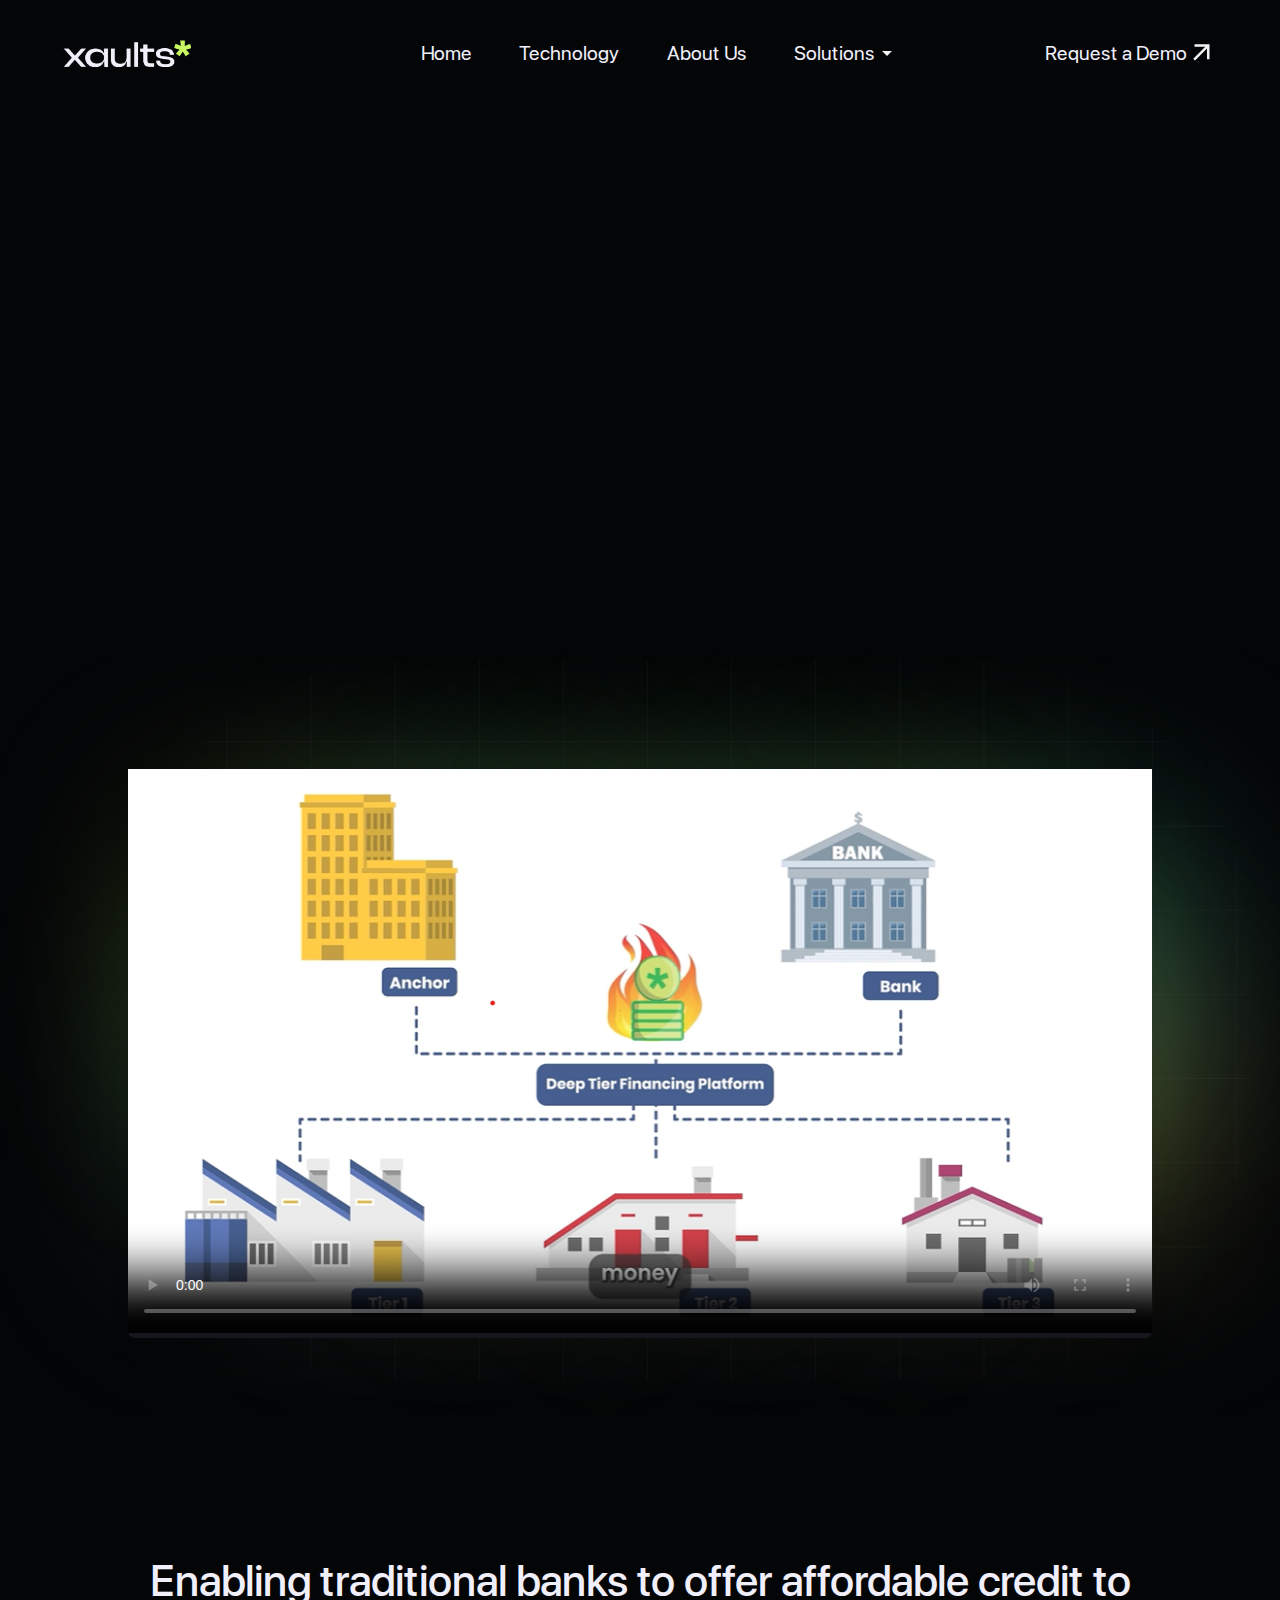
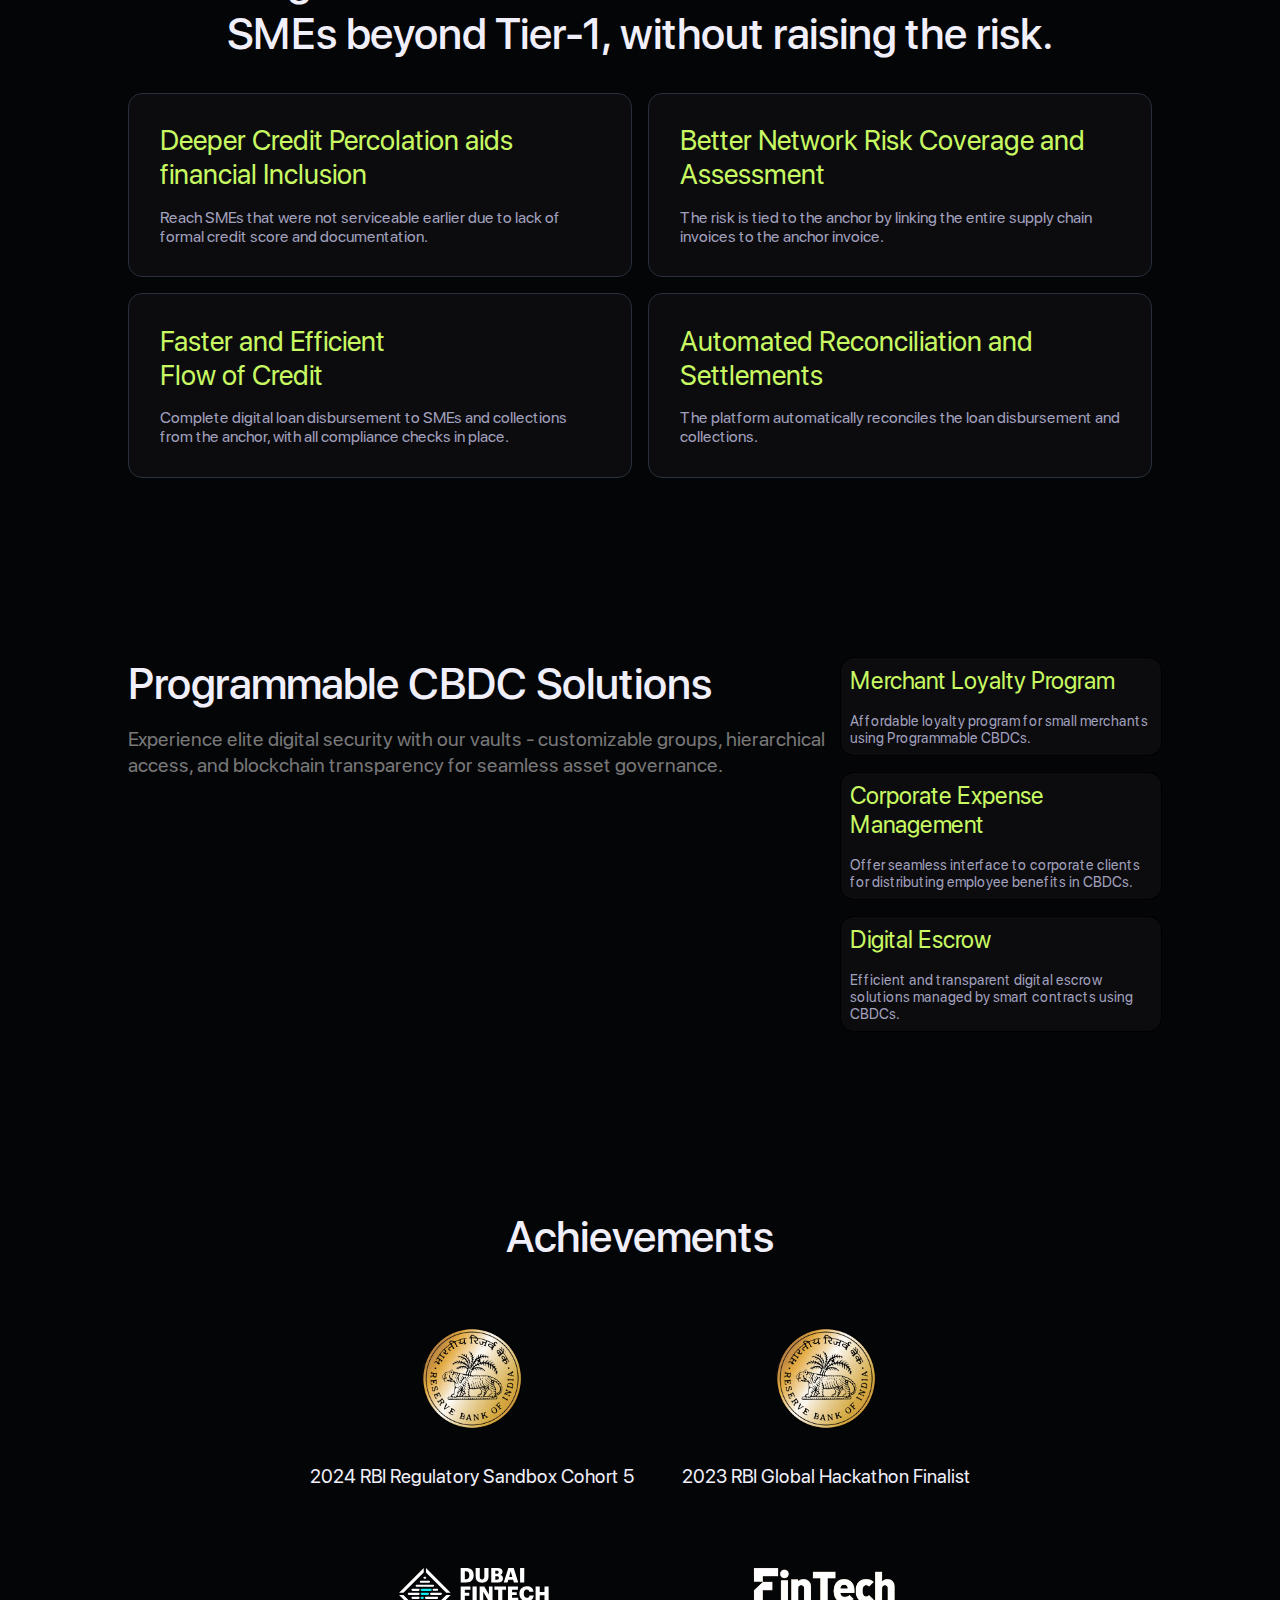
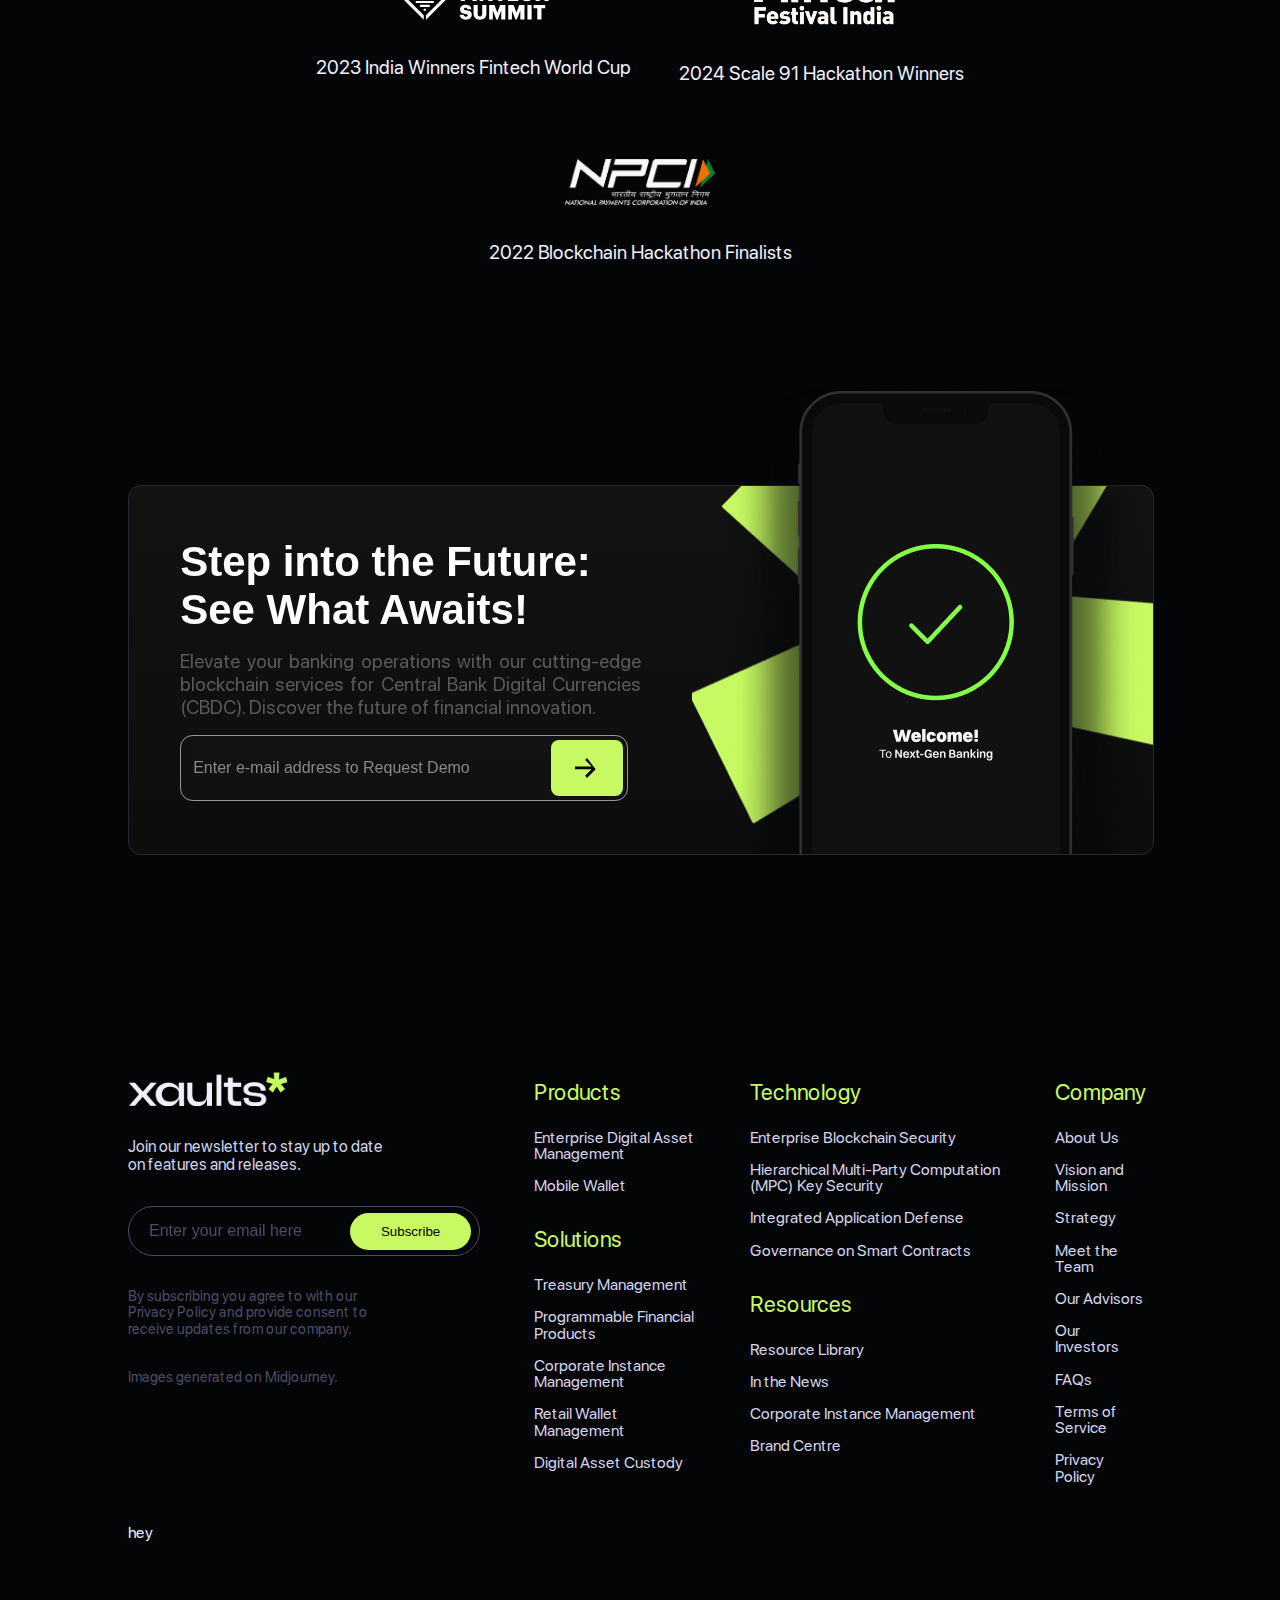
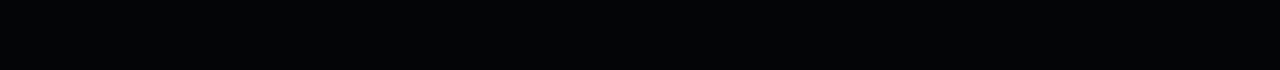
==== commit 5e5e2c4f: "feat: responsiveness" ====
--- a/index.html
+++ b/index.html
@@ -13,6 +13,7 @@
     <title>Xaults</title>
 </head>
 <body>
+
     <header>
         <nav>
             <a href="" class="xaultsnavbarlogoresponsiveness"><img src="./assets/xaults_mainlogo.png" alt="" class="xaultsnavbarlogoimg xaultsnavbarlogoresponsiveness"></a>
@@ -25,10 +26,20 @@
                     <svg xmlns="http://www.w3.org/2000/svg" height="32px" viewBox="0 -960 960 960" width="32px" fill="#F3F3F3"><path d="m256-200-56-56 224-224-224-224 56-56 224 224 224-224 56 56-224 224 224 224-56 56-224-224-224 224Z"/></svg>
                   </label>
                   <a href="" class="xaultsnavbarlogo"><img src="./assets/xaults_mainlogo.png" alt="" class="xaultsnavbarlogoimg"></a>
-                <a class="" href="">Home</a> 
-                <a href="">Technology</a> 
-                <a href="">About Us</a>
-                <a href="">Solutions <svg xmlns="http://www.w3.org/2000/svg" height="24px" viewBox="0 -960 960 960" width="24px" fill="#F3F3F3"><path d="M480-360 280-560h400L480-360Z"/></svg></a>
+                <a class="navbarlinks" href="">Home</a> 
+                <a class="navbarlinks" href="">Technology</a> 
+                <a class="navbarlinks" href="">About Us</a>
+                <a class="navbarlinks" href="javascript:void(0);" id="solutions-link">
+                    Solutions 
+                    <svg xmlns="http://www.w3.org/2000/svg" height="24px" viewBox="0 -960 960 960" width="24px" fill="#F3F3F3">
+                        <path d="M480-360 280-560h400L480-360Z"/>
+                    </svg>
+                </a>
+                <div class="dropdown-content">
+                    <a href="./dptf.html">Deep Tier Supply Chain Financing</a>
+                    <a href="./cbdc.html">CBDC Solutions</a>
+                </div>
+                
                 <a href="" class="home-link">Request a Demo  <svg xmlns="http://www.w3.org/2000/svg" height="30px" viewBox="0 -960 960 960" width="30px" fill="#F3F3F3"><path d="m256-240-56-56 384-384H240v-80h480v480h-80v-344L256-240Z"/></svg></a>
                 </div>
                 
@@ -40,8 +51,11 @@
         <div class="landingpage-section1-contentwrap">
             <h1 class="landingpage-section1-heading">
                 India's First <br>
-                Deep-Tier Supply Chain <br>
+                <span class="landingpage-section1-heading-subheading">Deep-Tier Supply Chain <br>
+                    
+                </span>
                 Financing Platform
+                
             </h1>
             <h5 class="landingpage-section1-subheading">
                 Built on DLT and Smart Contracts
@@ -65,7 +79,7 @@
     </section>
     <section id="landingpage-section2">
         <div class="landingpage-section2-videocontainer">
-            <video width="100%" 
+            <video  poster="./assets/Video-thumbnail.png" width="100%" 
            height="100%" 
            controls="controls"> 
         <source src="./assets2/file.mp4" 
@@ -132,10 +146,10 @@
         </p>    -->
         <div class="landingpage-section8-flexbox">
             <div class="landingpage-section8-flexbox-part1">
-                <h1 class="landingpage-section8-flexbox-part1-heading">
+                <h1 class="landingpage-section8-flexbox-part1-heading ">
                     Programmable CBDC Solutions
                 </h1>
-                <h5 class="landingpage-section8-flexbox-part1-subheading">
+                <h5 class=" landingpage-section8-flexbox-part1-subheading ">
                     Experience elite digital security with our vaults - customizable groups, hierarchical access, and blockchain transparency for seamless asset governance.
                 </h5>
             </div>
@@ -186,35 +200,35 @@
         </p>    -->
        <div class="landingpage-section9-flexbox">
             <div class="landingpage-section9-flexbox-box">
-                <img src="./assets2/rbi-logo-achievements.webp" alt="rbilogo" class="landingpage-section9-flexbox-box-image">
+                <img src="./assets2/rbi.png" alt="rbilogo" class="landingpage-section9-flexbox-box-image">
                 <h3 class="landingpage-section9-flexbox-box-heading">
                     2024 RBI Regulatory Sandbox Cohort 5
                 </h3>
 
             </div>
             <div class="landingpage-section9-flexbox-box">
-                <img src="./assets2/rbi-logo-achievements.webp" alt="rbilogo" class="landingpage-section9-flexbox-box-image">
+                <img src="./assets2/rbi.png" alt="rbilogo" class="landingpage-section9-flexbox-box-image">
                 <h3 class="landingpage-section9-flexbox-box-heading">
                     2023 RBI Global Hackathon Finalist
                 </h3>
 
             </div>
             <div class="landingpage-section9-flexbox-box">
-                <img src="./assets2/dubai-fintech-logo-achievements.webp" alt="rbilogo" class="landingpage-section9-flexbox-box-image landingpage-section9-flexbox-box-image-white">
+                <img src="./assets2/DFS-logo-slider.svg" alt="rbilogo" class="landingpage-section9-flexbox-box-image landingpage-section9-flexbox-box-image-white">
                 <h3 class="landingpage-section9-flexbox-box-heading">
                     2023 India Winners Fintech World Cup
                 </h3>
 
             </div>
             <div class="landingpage-section9-flexbox-box">
-                <img src="./assets2/fintech-festival-logo-achievements.webp" alt="rbilogo" class="landingpage-section9-flexbox-box-image landingpage-section9-flexbox-box-image-white">
+                <img src="./assets2/FINTECH_FESTIVAL_LOGO.png" alt="rbilogo" class="landingpage-section9-flexbox-box-image landingpage-section9-flexbox-box-image-white">
                 <h3 class="landingpage-section9-flexbox-box-heading">
                     2024 Scale 91 Hackathon Winners
                 </h3>
 
             </div>
             <div class="landingpage-section9-flexbox-box">
-                <img src="./assets2/npci-logo-achievements.webp" alt="rbilogo" class="landingpage-section9-flexbox-box-image landingpage-section9-flexbox-box-image-white">
+                <img src="./assets2/NPCI_1.png" class="landingpage-section9-flexbox-box-image landingpage-section9-flexbox-box-image-white">
                 <h3 class="landingpage-section9-flexbox-box-heading">
                     2022 Blockchain Hackathon Finalists
                 </h3>
@@ -626,6 +640,11 @@
         scrollContainer.style.scrollBehavior = "smooth";
         scrollContainer.scrollLeft -= 200;
         });
+        document.getElementById('solutions-link').addEventListener('click', function() {
+            var dropdown = document.querySelector('.dropdown-content');
+            dropdown.style.display = dropdown.style.display === 'block' ? 'none' : 'block';
+        });
+
     </script>
 </body>
 </html>--- a/footerupper.css
+++ b/footerupper.css
@@ -49,6 +49,56 @@
     bottom: 0;
     right: 1%;
 }
+.page3-request-demo-container{
+    display: flex;
+    justify-content: center;
+    align-items: center;
+    width: 100%;
+    background-color: transparent;
+    width: 28rem;
+}
+.page3-request-demo-form{
+    display: flex;
+    width: 100%;
+    border-radius: 0.78144rem;
+    border: 0.781px solid rgba(240, 239, 250, 0.60);
+    overflow: hidden;
+    backdrop-filter: blur(7.033019065856934px);
+    background-color: transparent;
+    /* z-index: -1; */
+}
+.page3-request-demo-form input[type="email"]{
+    flex-grow: 1;
+    padding: 0.75rem;
+    border: none;
+    outline: none;
+    color: var(--text-color);
+    background-color: transparent;
+    font-size: 1rem;
+    width: 28rem;
+    height: 2.5rem;
+    border-radius: 10px 0 0 10px;
+}
+.page3-request-demo-form input[type="email"]::placeholder {
+    color: #888;
+}
+.page3-request-demo-form button {
+    background-color: 
+    rgba(200, 249, 98, 1);
+    border: none;
+    padding: 0 20px;
+    cursor: pointer;
+    display: flex;
+    align-items: center;
+    justify-content: center;
+    border-radius:0.5rem;
+    transition: background-color 0.3s ease;
+    margin: 0.25rem;
+    max-width: 4.5rem;
+    width: 100%;
+}
+
+
 @media(max-width:1100px){
 
     
@@ -70,6 +120,19 @@
         width: 20rem;
         height: auto;
     }
+    .page3-request-demo-container{
+        width: 20rem;
+        /* height: 2rem; */
+    }
+    .page3-request-demo-form input[type="email"]{
+        font-size: 1rem;  
+        width: 20rem;
+        height: 2rem;
+    }
+    .page3-request-demo-form button {
+        
+        max-width: 3.3rem;
+    }
 }
 @media(max-width:800px){
 
@@ -119,9 +182,29 @@
     .footeruppersection-flexbox-part1-paragraph{
         font-size: 0.75rem;
     }
-}
-
-
-
-
-
+    .page3-request-demo-container{
+        width: 15rem;
+        /* height: 2rem; */
+    }
+    .page3-request-demo-form{
+        width: 15rem;
+        height: 2.5rem;
+       }
+    .page3-request-demo-form input[type="email"]{
+        width: 15rem;
+        height: 1.5rem;
+        font-size: 0.6rem;
+        }
+    .page3-request-demo-form button {
+            
+            margin: 0.25rem;
+            max-width: 1.875rem;
+            width: 100%;
+            height: 2rem;
+        }
+}
+
+
+
+
+
--- a/index.css
+++ b/index.css
@@ -3,6 +3,10 @@
     --text-color: #F0EFFA;
     --accent-color: #C8F962;
   }
+  body, html {
+    overflow-x: hidden;
+  }
+  
 html {
     scroll-behavior: smooth;
 }
@@ -13,6 +17,7 @@
 
   
 body{
+    z-index: 0;
     background: var(--color-1);
     color: var(--text-color);
     font-family: 'SF Pro Display', Arial, sans-serif;
@@ -24,6 +29,8 @@
 }
 section{
     padding: 0 15%;
+    /* height: 100vh; */
+    z-index: -1;
 }
 .subsections{
     padding: 5% 15%;
@@ -41,19 +48,37 @@
     row-gap: 1rem;
 }
 .landingpage-section1-heading{
-    font-size: 4.5rem;
-    font-style: normal;
-    font-weight: 500;
+    font-size: 5rem;
+    font-style: normal;
+    font-weight: 700;
     line-height: 110%; /* 5.5rem */
     text-align: center;
+    opacity: 0;
+    animation-name: landingpage-section1-heading;
+    animation-duration: 1s;
+    animation-fill-mode: forwards;
+    transition-property: transform;
+    transition-duration: 1s;
+}
+@keyframes landingpage-section1-heading{
+    0%{opacity: 0}
+  100%{opacity: 1}
 }
 .landingpage-section1-subheading{
     font-size: 2.5rem;
-    font-style: normal;
+    font-style:1 normal;
     font-weight: 400;
     line-height: 100%; /* 5.5rem */
     text-align: center;
     color: var(--accent-color);
+    opacity: 0;
+    animation-name: landingpage-section1-heading;
+    animation-delay: 0.5s;
+    animation-duration: 1s;
+
+    animation-fill-mode: forwards;
+    transition-property: transform;
+    transition-duration: 1s;
 }
 .request-demo-container{
     display: flex;
@@ -65,9 +90,19 @@
     height: 4rem;
     padding: 1rem;
     /* margin-top: 5%; */
+    opacity: 0;
+    animation-name: landingpage-section1-heading;
+    animation-delay: 0.75s;
+    animation-duration: 1s;
+
+    animation-fill-mode: forwards;
+    transition-property: transform;
+    transition-duration: 1s;
 }
 .request-demo-form{
     display: flex;
+    justify-content: center;
+    align-items: center;
     width: 100%;
     border-radius: 0.78144rem;
     border: 0.781px solid rgba(240, 239, 250, 0.60);
@@ -85,7 +120,7 @@
     background-color: transparent;
     font-size: 1.25rem;
     width: 35rem;
-    height: 4rem;
+    height: 2.5rem;
     border-radius: 10px 0 0 10px;
 }
 .request-demo-form input[type="email"]::placeholder {
@@ -128,18 +163,17 @@
 #landingpage-section2{
     background-image: url('./assets/Xaults-mainpage-section2-bg.svg');
   background-repeat: no-repeat;
-  background-attachment: fixed;
   background-size: cover;
-  height: 100vh;
-  padding: 0 10%;
   display: flex;
   justify-content: center;
   align-items: center;
+  padding: 10% 10%;
+  
 }
 .landingpage-section2-videocontainer{
-    margin: 15%;
+    /* margin: 10%; */
     border-radius: 0.42619rem;
-    border: 0.426px solid #B8B8B8;
+    /* border: 0.426px solid #B8B8B8; */
     background: #15171C;
     box-shadow: 0px 10.228px 17.047px 0px rgba(0, 0, 0, 0.17);
     width: 100%;
@@ -152,6 +186,7 @@
     flex-direction: column;
     row-gap: 1rem;
     width: 100%;
+    
 }
 .landingpage-section7-gridbox-subbox{
     display: flex;
@@ -206,7 +241,7 @@
     flex-direction: column;
     row-gap: 1rem;
     column-gap: 1rem;
-    width: 45%;
+    width: 70%;
 }
 .landingpage-section8-flexbox-part1-heading{
     font-size: 2.75rem;
@@ -227,7 +262,7 @@
 .landingpage-section8-gridbox{
     display: flex;
     flex-direction: column;
-    width: 45%;
+    width: 30%;
     row-gap: 1rem;
     align-items: center;
     justify-content: center;
@@ -240,15 +275,16 @@
     justify-content: center;
     padding: 3%;
     border-radius: 0.875rem;
-    border: 1px solid var(--Misty-slate, #292F3B);
+    border: 1px solid var(--Misty-slate, #000000);
     background: #0C0C0F;
     align-items: flex-start;
     height: 100%;
-    opacity: 0.1;
+    width: 100%;
+    opacity: 100;
 }
 .landingpage-section8-gridbox-box:hover{
     transition: 0.7s;
-    opacity: 100;
+    border: 1px solid var(--Misty-slate, #292F3B);
 }
 .landingpage-section8-boxheading{
     color: #C8F962;
@@ -269,11 +305,12 @@
 
 .landingpage-section9-flexbox{
     display: flex;
-    row-gap: 5rem;
-    column-gap: 5rem;
+    row-gap: 1rem;
+    column-gap: 1rem;
     flex-wrap: wrap;
     justify-content: center;
     align-items: center;
+    padding: 1rem;
 }
 .landingpage-section9-flexbox-box{
     display: flex;
@@ -281,18 +318,30 @@
     row-gap: 0.75rem;
     justify-content: center;
     align-items: center;
-    width: 15%;
+    flex-basis: auto; 
+    padding: 1rem; 
+    box-sizing: border-box;
 }
 .landingpage-section9-flexbox-box-heading{
    
-    font-size: 1rem;
+    font-size: 1.2rem;
     font-style: normal;
     font-weight: 300;
     text-align: center;
     line-height: 130%; /* 1.625rem */
+    margin: 0.5rem 0; 
+}
+.landingpage-section9-flexbox-box-image{
+    width: 100%;
+    height: auto;
+    object-fit: contain;
+    max-width: 100px; 
+    padding: 1rem;
+    
 }
 .landingpage-section9-flexbox-box-image-white{
-    background-color: white;
+    max-width: 150px;
+    
 }
 
 @media(max-width:1400px){
@@ -303,6 +352,60 @@
         padding: 7% 10%;
     }
 }
+@media(max-width:1200px){
+   .landingpage-section1-heading{
+    font-size: 4rem;
+   }
+   .landingpage-section1-subheading{
+    font-size: 2rem;
+   }
+   .request-demo-form{
+    width: 30rem;
+    height: 3rem;
+   }
+   .request-demo-form input[type="email"]{
+        width: 30rem;
+        height: 3rem;
+        font-size: 1.2rem;
+    }
+    .request-demo-form button {
+        
+        margin: 0.28rem;
+        max-width: 4.875rem;
+        width: 100%;
+        height: 2.5rem;
+    }
+    .sections-heading{
+        font-size: 2.25rem;
+    }
+    .sections-subheading{
+        font-size: 1rem;
+    }
+
+    /* SECTION7  */
+    .landingpage-section7-boxes-heading{
+        font-size: 1.55rem;
+    }
+    .landingpage-section7-boxes-subheading{
+        font-size: 0.9rem;
+    }
+
+    /* SECTION 8 */
+    .landingpage-section8-flexbox-part1-heading{
+        font-size: 2.55rem;
+    }
+    .landingpage-section8-flexbox-part1-subheading{
+        font-size: 1.15rem;
+    }
+    .landingpage-section8-boxheading{
+        font-size: 1.4rem;
+    }
+    .landingpage-section8-boxsubheading{
+        font-size: 0.85rem;
+        
+    }
+   
+}
 @media(max-width:1100px){
 
     /* SECTION1 */
@@ -311,6 +414,12 @@
     }
     .landingpage-section1-subheading{
         font-size: 2rem;
+    }
+    .sections-heading{
+        font-size: 2.0rem;
+    }
+    .sections-subheading{
+        font-size: 0.9rem;
     }
     /* SECTION1  */
     
@@ -330,9 +439,18 @@
 
     /* SECTION 1 END  */
 
+     /* SECTION7  */
+     .landingpage-section7-boxes-heading{
+        font-size: 1.5rem;
+    }
+    .landingpage-section7-boxes-subheading{
+        font-size: 0.85rem;
+    }
+
     
 }
 @media(max-width:1000px){
+   
     .sections-heading{
         font-size: 2rem;
     }
@@ -346,20 +464,124 @@
     .sections-subheading{
         font-size: 1.25rem;
     }
-    
-    
-}
+      /* SECTION7  */
+      .landingpage-section7-boxes-heading{
+        font-size: 1.4rem;
+    }
+    .landingpage-section7-boxes-subheading{
+        font-size: 0.8rem;
+    }
+
+    /* SECTION 8 */
+    .landingpage-section8-flexbox-part1-heading{
+        font-size: 2.25rem;
+    }
+    .landingpage-section8-flexbox-part1-subheading{
+        font-size: 1rem;
+    }
+    .landingpage-section8-boxheading{
+        font-size: 1.25rem;
+    }
+    .landingpage-section8-boxsubheading{
+        font-size: 0.85rem;
+        
+    }
+    
+    
+}
+@media(max-width:850px){
+    .sections-heading{
+        font-size: 1.75rem;
+    }
+    .sections-subheading{
+        font-size: 0.8rem;
+    }
+    .landingpage-section1-heading{
+     font-size: 3.25rem;
+    }
+    .landingpage-section1-subheading{
+     font-size: 1.5rem;
+    }
+
+    /* SECTION 8 */
+    .landingpage-section8-flexbox{
+        display: flex;
+        flex-direction: column;
+        row-gap: 1rem;
+        
+    }
+    .landingpage-section8-flexbox-part1{
+        
+        width: 100%;
+    }
+    .landingpage-section8-gridbox{
+        width: 100%;
+    }
+    
+ }
 @media(max-width:800px){
-
+    .sections-heading{
+        font-size: 2rem;
+    }
+    .sections-subheading{
+        font-size: 1rem;
+    }
     .landingpage-section1-heading{
         font-size: 3rem;
     }
+
+
+      /* SECTION7  */
+      .landingpage-section7-boxes-heading{
+        font-size: 1.3rem;
+    }
+    .landingpage-section7-boxes-subheading{
+        font-size: 0.75rem;
+    }
+     /* SECTION 8 */
+     .landingpage-section8-flexbox-part1-heading{
+        font-size: 2rem;
+    }
+    .landingpage-section8-flexbox-part1-subheading{
+        font-size: 1rem;
+    }
+    .landingpage-section8-boxheading{
+        font-size: 1.1rem;
+    }
+    .landingpage-section8-boxsubheading{
+        font-size: 0.85rem;
+        
+    }
     
     
    
 }
+@media(max-width:725px){
+    .sections-heading{
+        font-size: 1.9rem;
+    }
+    .sections-subheading{
+        font-size: 0.9rem;
+    }
+    .landingpage-section1-heading{
+     font-size: 2.6rem;
+    }
+    .landingpage-section1-subheading{
+     font-size: 1.3rem;
+    }
+    
+ }
 
 @media(max-width:550px){
+   
+    
+    .sections-heading{
+        font-size: 1.75rem;
+        text-align: left;
+    }
+    .sections-subheading{
+        font-size: 0.9rem;
+    }
     /* SECTION1 */
     .landingpage-section1-heading{
         font-size: 2rem;
@@ -367,7 +589,69 @@
     .landingpage-section1-subheading{
         font-size: 1.25rem;
     }
+
+      /* SECTION7  */
+      .landingpage-section7-boxes-heading{
+        font-size: 1.2rem;
+    }
+    .landingpage-section7-boxes-subheading{
+        font-size: 0.7rem;
+    }
+    
+    .landingpage-section7-gridbox-subbox{
+        flex-direction: column;
+        row-gap: 1rem;
+    }
+    .landingpage-section7-gridbox-subbob-sub{
+       width: 100%;
+    }
+
+       /* SECTION 8 */
+       .landingpage-section8-flexbox-part1-heading{
+        font-size: 1.75rem;
+    }
+    .landingpage-section8-flexbox-part1-subheading{
+        font-size: 1rem;
+    }
+    .landingpage-section8-boxheading{
+        font-size: 1.05rem;
+    }
+    .landingpage-section8-boxsubheading{
+        font-size: 0.85rem;
+        
+    }
 }
 @media(max-width:450px){
-    
-}
+    .landingpage-section1-heading{
+        font-size: 1.75rem;
+       }
+       .landingpage-section1-subheading{
+        font-size: 1.2rem;
+       }
+       .request-demo-form{
+        width: 15rem;
+        height: 2.5rem;
+       }
+       .request-demo-form input[type="email"]{
+            width: 15rem;
+            height: 1.5rem;
+            font-size: 0.7rem;
+        }
+        .request-demo-form button {
+            
+            margin: 0.25rem;
+            max-width: 1.875rem;
+            width: 100%;
+            height: 2rem;
+        }
+
+            /* SECTION7  */
+      .landingpage-section7-boxes-heading{
+        font-size: 1rem;
+    }
+    .landingpage-section7-boxes-subheading{
+        font-size: 0.6rem;
+    }
+
+        
+}
--- a/index3.css
+++ b/index3.css
@@ -12,51 +12,95 @@
     font-weight: 400;
     line-height: 130%; /* 1.625rem */
 }
-.page3-request-demo-container{
+
+/* SECTION 4 */
+
+.landingpage-section4-wrapper{
     display: flex;
+    flex-direction: column;
     justify-content: center;
     align-items: center;
     width: 100%;
-    background-color: transparent;
-    width: 28rem;
+    row-gap: 0.75rem;
 }
-.page3-request-demo-form{
+.landingpage-section4-gridbox{
     display: flex;
+    flex-direction: column;
+    /* row-gap: 1rem; */
+}
+.landingpage-section4-gridbox-gridboxparts{
+    display: flex;
+    column-gap: 1.5rem;
     width: 100%;
-    border-radius: 0.78144rem;
-    border: 0.781px solid rgba(240, 239, 250, 0.60);
-    overflow: hidden;
-    backdrop-filter: blur(7.033019065856934px);
-    background-color: transparent;
-    /* z-index: -1; */
 }
-.page3-request-demo-form input[type="email"]{
-    flex-grow: 1;
-    padding: 0.75rem;
-    border: none;
-    outline: none;
-    color: var(--text-color);
-    background-color: transparent;
+.landingpage-section4-gridbox-gridboxparts-part1div{
+    max-width: 50%;
+    height: auto;
+    
+}
+.landingpage-section4-gridbox-gridboxparts-part2div{
+    max-width: 50%;
+    height: auto;
+    display: flex;
+    flex-direction: column;
+    row-gap: 1rem;
+    padding-top: 10%;
+}
+.landing-section4-gridbox-headings{
+    font-size: 2.5rem;
+    font-style: normal;
+    font-weight: 500;
+    line-height: 100%; /* 2.5rem */
+}
+.landingpage-section4-gridbox-subheadings{
+    color:  #D4D3EA;
+    font-size: 1.25rem;
+    font-style: normal;
+    font-weight: 400;
+    line-height: 130%; /* 1.625rem */
+}
+.landingpage-section4-image{
+    width: 100%;
+    height: 100%;
+}
+.landingpage-section4-gridbox-spanbox{
+    display: flex;
+    /* justify-content: center; */
+    align-items: center;
+    column-gap: 0.25rem;
+}
+@media(max-width:1000px){
+    
+
+    /* SECTION4  */
+    .landing-section4-gridbox-headings{
+    font-size: 1.75rem;
+    }
+    .landingpage-section4-gridbox-subheadings{
     font-size: 1rem;
-    width: 28rem;
-    height: 2.5rem;
-    border-radius: 10px 0 0 10px;
+    }
+
+    
 }
-.page3-request-demo-form input[type="email"]::placeholder {
-    color: #888;
+@media(max-width:800px){
+
+ 
+
+    /* SECTION4  */
+    .landing-section4-gridbox-headings{
+    font-size: 1.5rem;
+    }
+    .landingpage-section4-gridbox-subheadings{
+    font-size: 0.75rem;
+    }
+    .landingpage-section4-gridbox-gridboxparts-part1div{
+        max-width: 60%;
+        height: auto;
+        
+    }
+    .landingpage-section4-gridbox-gridboxparts-part2div{
+        max-width: 40%;
+        height: auto;
+        
+    }
 }
-.page3-request-demo-form button {
-    background-color: 
-    rgba(200, 249, 98, 1);
-    border: none;
-    padding: 0 20px;
-    cursor: pointer;
-    display: flex;
-    align-items: center;
-    justify-content: center;
-    border-radius:0.5rem;
-    transition: background-color 0.3s ease;
-    margin: 0.25rem;
-    max-width: 4.5rem;
-    width: 100%;
-}--- a/nav.css
+++ b/nav.css
@@ -1,101 +1,179 @@
-.xaultsnavbarlogoresponsiveness{
+.xaultsnavbarlogoresponsiveness {
   display: none;
 }
-nav{
-    position: sticky;
-    padding: 3% 4% 3% 4%;
+
+nav {
+  position: sticky;
+  padding: 3% 4% 3% 4%;
+  height: auto;
+  background-color: var(--color-1);
+  display: flex;
+  justify-content: flex-end;
+  align-items: center;
+  flex-direction: row;
+  z-index: 1000; /* Ensure the navbar is above other content */
+}
+
+.xaultsnavbarlogo {
+  width: 13.25538rem;
+  margin-right: auto;
+}
+
+.xaultsnavbarlogoimg {
+  width: 8rem;
+  max-width: 100%;
+  height: auto;
+  display: flex;
+  align-items: center;
+  justify-content: center;
+}
+
+.links-container {
+  height: 100%;
+  width: 100%;
+  display: flex;
+  flex-direction: row;
+  align-items: center;
+  justify-content: center;
+}
+
+nav a {
+  height: 100%;
+  display: flex;
+  align-items: center;
+  text-decoration: none;
+  color: var(--text-color);
+  font-size: 1.25rem;
+  font-style: normal;
+  font-weight: 400;
+  padding: 0 1%;
+}
+
+.navbarlinks {
+  padding: 0 2%;
+}
+
+nav .home-link {
+  margin-left: auto;
+}
+
+#sidebar-active {
+  display: none;
+}
+
+.open-sidebar-button,
+.close-sidebar-button {
+  display: none;
+}
+
+/* Mobile responsiveness */
+@media (max-width: 980px) {
+  .xaultsnavbarlogoresponsiveness {
+    display: block;
+  }
+
+  .xaultsnavbarlogo {
+    display: none;
+  }
+
+  .links-container {
+    flex-direction: column;
+    align-items: flex-start;
+    position: fixed;
+    top: 0;
+    right: -100%;
+    z-index: 10;
+    width: 300px;
+    background-color: var(--color-1);
+    box-shadow: -5px 0 5px rgba(0, 0, 0, 0.25);
+    transition: 0.75s ease-out;
+  }
+
+  nav a {
+    box-sizing: border-box;
     height: auto;
-    background-color: var(--color-1);
-    display: flex;
-    justify-content: flex-end;
-    align-items: center;
-    flex-direction: row;
-    
+    width: 100%;
+    padding: 20px 30px;
+    justify-content: flex-start;
   }
-  .xaultsnavbarlogo{
-    width: 13.25538rem;
-    margin-right: auto;
+
+  .open-sidebar-button,
+  .close-sidebar-button {
+    padding: 20px;
+    display: block;
   }
-  .xaultsnavbarlogoimg{
-    width: 8rem;
-    max-width: 100%;
-    height: auto;
-    display: flex;
-    align-items: center;
-    justify-content: center;
+
+  #sidebar-active:checked ~ .links-container {
+    right: 0;
   }
-  
-  .links-container{
+
+  #sidebar-active:checked ~ #overlay {
     height: 100%;
     width: 100%;
-    display: flex;
-    flex-direction: row;
-    align-items: center;
-    justify-content: center;
+    position: fixed;
+    top: 0;
+    left: 0;
+    z-index: 2000;
   }
-  nav a{
-    height: 100%;
-    display: flex;
-    align-items: center;
-    text-decoration: none;
-    color: var(--text-color);
-    font-size: 1.25rem;
-    font-style: normal;
-    font-weight: 400;
-    padding: 0 1%;
+}
+
+/* DROPDOWN CHANGES */
+/* Dropdown container style */
+.dropdown-content {
+  display: none; /* Hidden by default */
+  position: absolute;
+  top: 60%;
+    left: 60%;
+  background-color: rgba(50, 50, 50, 0.9); /* Slightly different from the background */
+  min-width: 160px; /* Width of the dropdown */
+  box-shadow: 0px 8px 16px rgba(0, 0, 0, 0.25); /* Shadow for modern look */
+  z-index: 1001; /* Ensure it's above content */
+  border-radius: 8px; /* Rounded corners */
+  padding: 10px 0;
+  transition: opacity 0.3s ease-in-out; /* Smooth transition */
+  opacity: 0; /* Initially hidden with opacity */
+}
+
+/* Links inside the dropdown */
+.dropdown-content a {
+  color: var(--text-color); /* Link color */
+  padding: 12px 16px;
+  text-decoration: none;
+  display: block;
+  font-size: 1rem;
+  transition: background-color 0.3s ease; /* Smooth hover effect */
+}
+
+/* Change link color and background on hover */
+.dropdown-content a:hover {
+  background-color: rgba(0, 0, 0, 0.1); /* Slight hover effect */
+  color: var(--hover-text-color); /* Change text color on hover if needed */
+}
+
+/* Show dropdown when hovering over the Solutions link or the dropdown itself */
+#solutions-link:hover + .dropdown-content,
+.dropdown-content:hover {
+  display: block;
+  opacity: 1; /* Fully visible */
+}
+
+/* Adjust for mobile devices */
+@media (max-width: 980px) {
+  .dropdown-content {
+    position: relative;
+    box-shadow: none;
+    width: 100%;
+    margin-top: 0;
+    opacity: 1; /* Always visible for mobile */
   }
-  nav .home-link{
-    margin-left: auto;
+
+  .dropdown-content a {
+    width: 100%;
+    padding: 15px;
   }
-  #sidebar-active{
-    display: none;
+
+  #solutions-active:checked + .dropdown-content {
+    display: block; /* Toggle display on click for mobile */
+    opacity: 1;
   }
-  .open-sidebar-button, .close-sidebar-button{
-    display: none;
-  }
- 
-
-  @media(max-width: 900px){
-    .xaultsnavbarlogoresponsiveness{
-      display: block;
-    }
-    .xaultsnavbarlogo{
-        display: none;
-    }
-    .links-container{
-      flex-direction: column;
-      align-items: flex-start;
-  
-      position: fixed;
-      top: 0;
-      right: -100%;
-      z-index: 10;
-      width: 300px;
-  
-      background-color: var(--color-1);
-      box-shadow: -5px 0 5px rgba(0, 0, 0, 0.25);
-      transition: 0.75s ease-out;
-    }
-    nav a{
-      box-sizing: border-box;
-      height: auto;
-      width: 100%;
-      padding: 20px 30px;
-      justify-content: flex-start;
-    }
-    .open-sidebar-button, .close-sidebar-button{
-      padding: 20px;
-      display: block;
-    }
-    #sidebar-active:checked ~ .links-container{
-      right: 0;
-    }
-    #sidebar-active:checked ~ #overlay{
-      height: 100%;
-      width: 100%;
-      position: fixed;
-      top: 0;
-      left: 0;
-      z-index: 10;
-    }
-  }+}
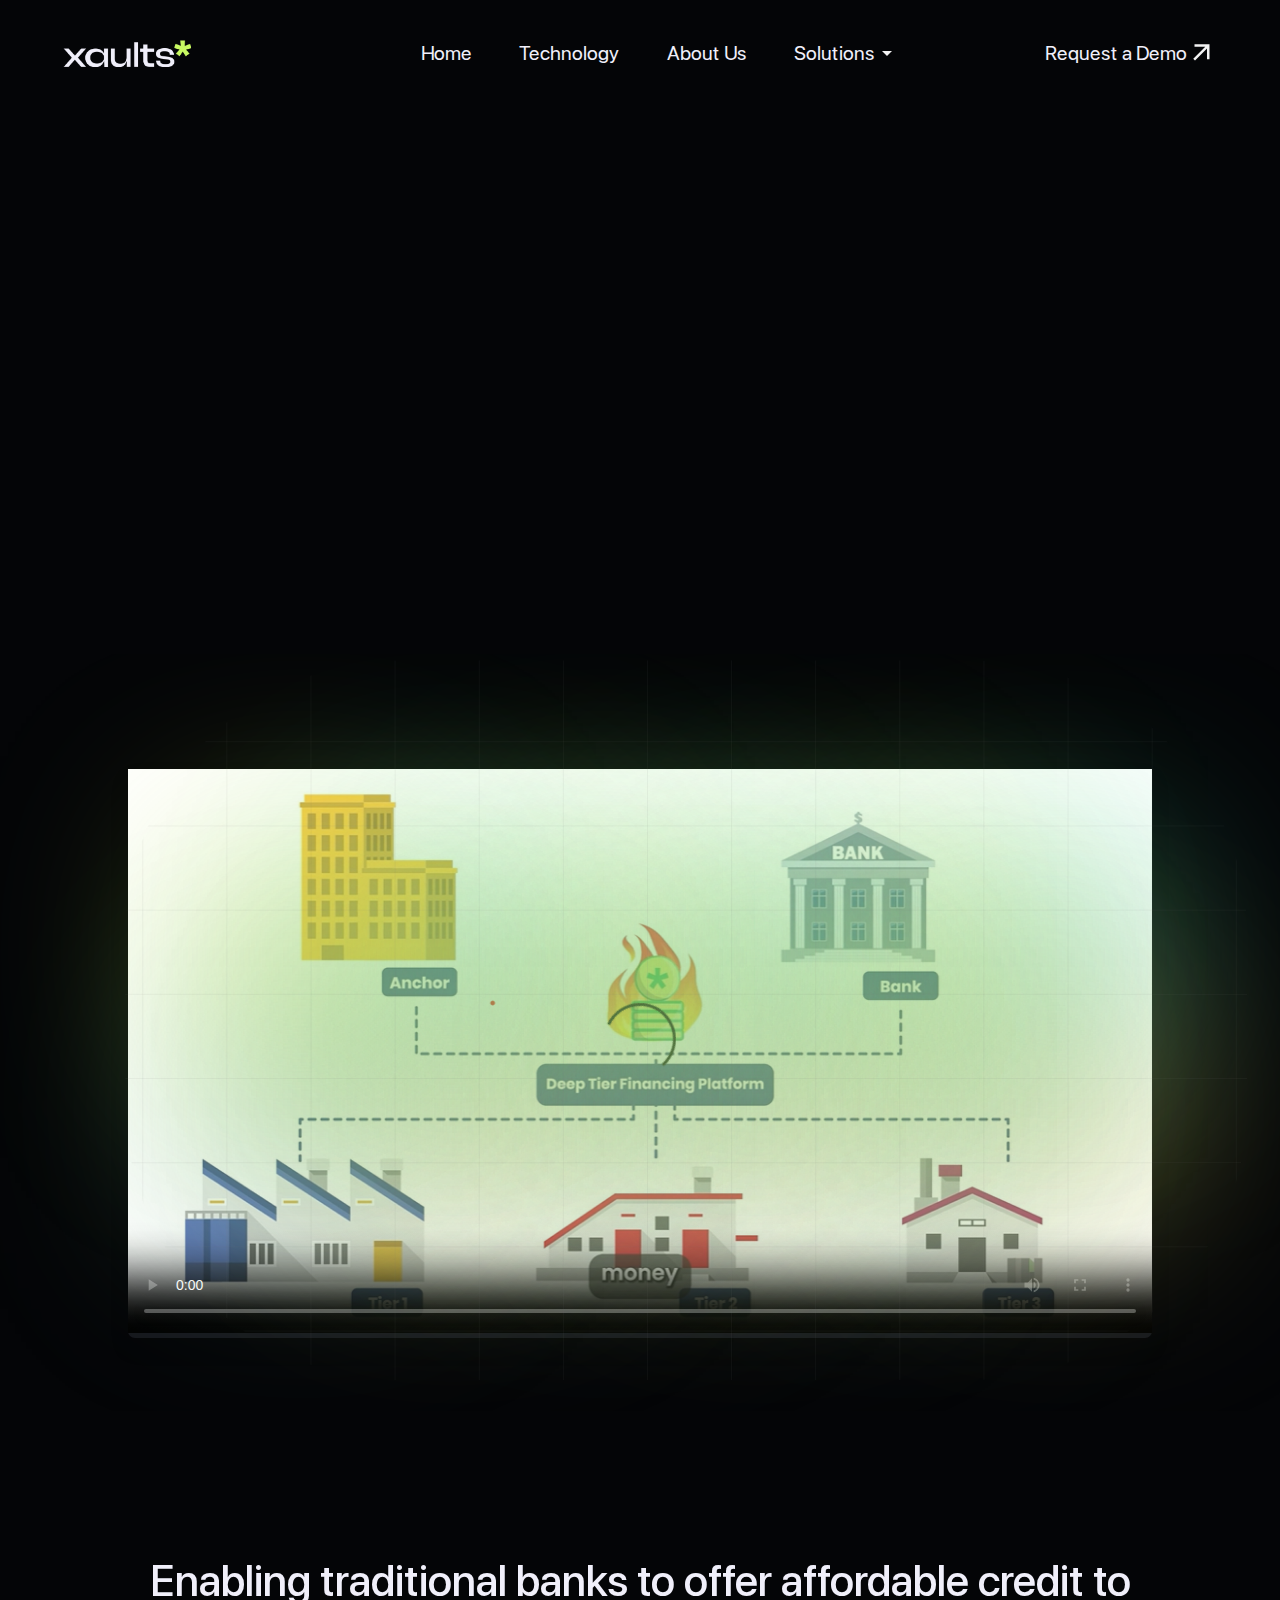
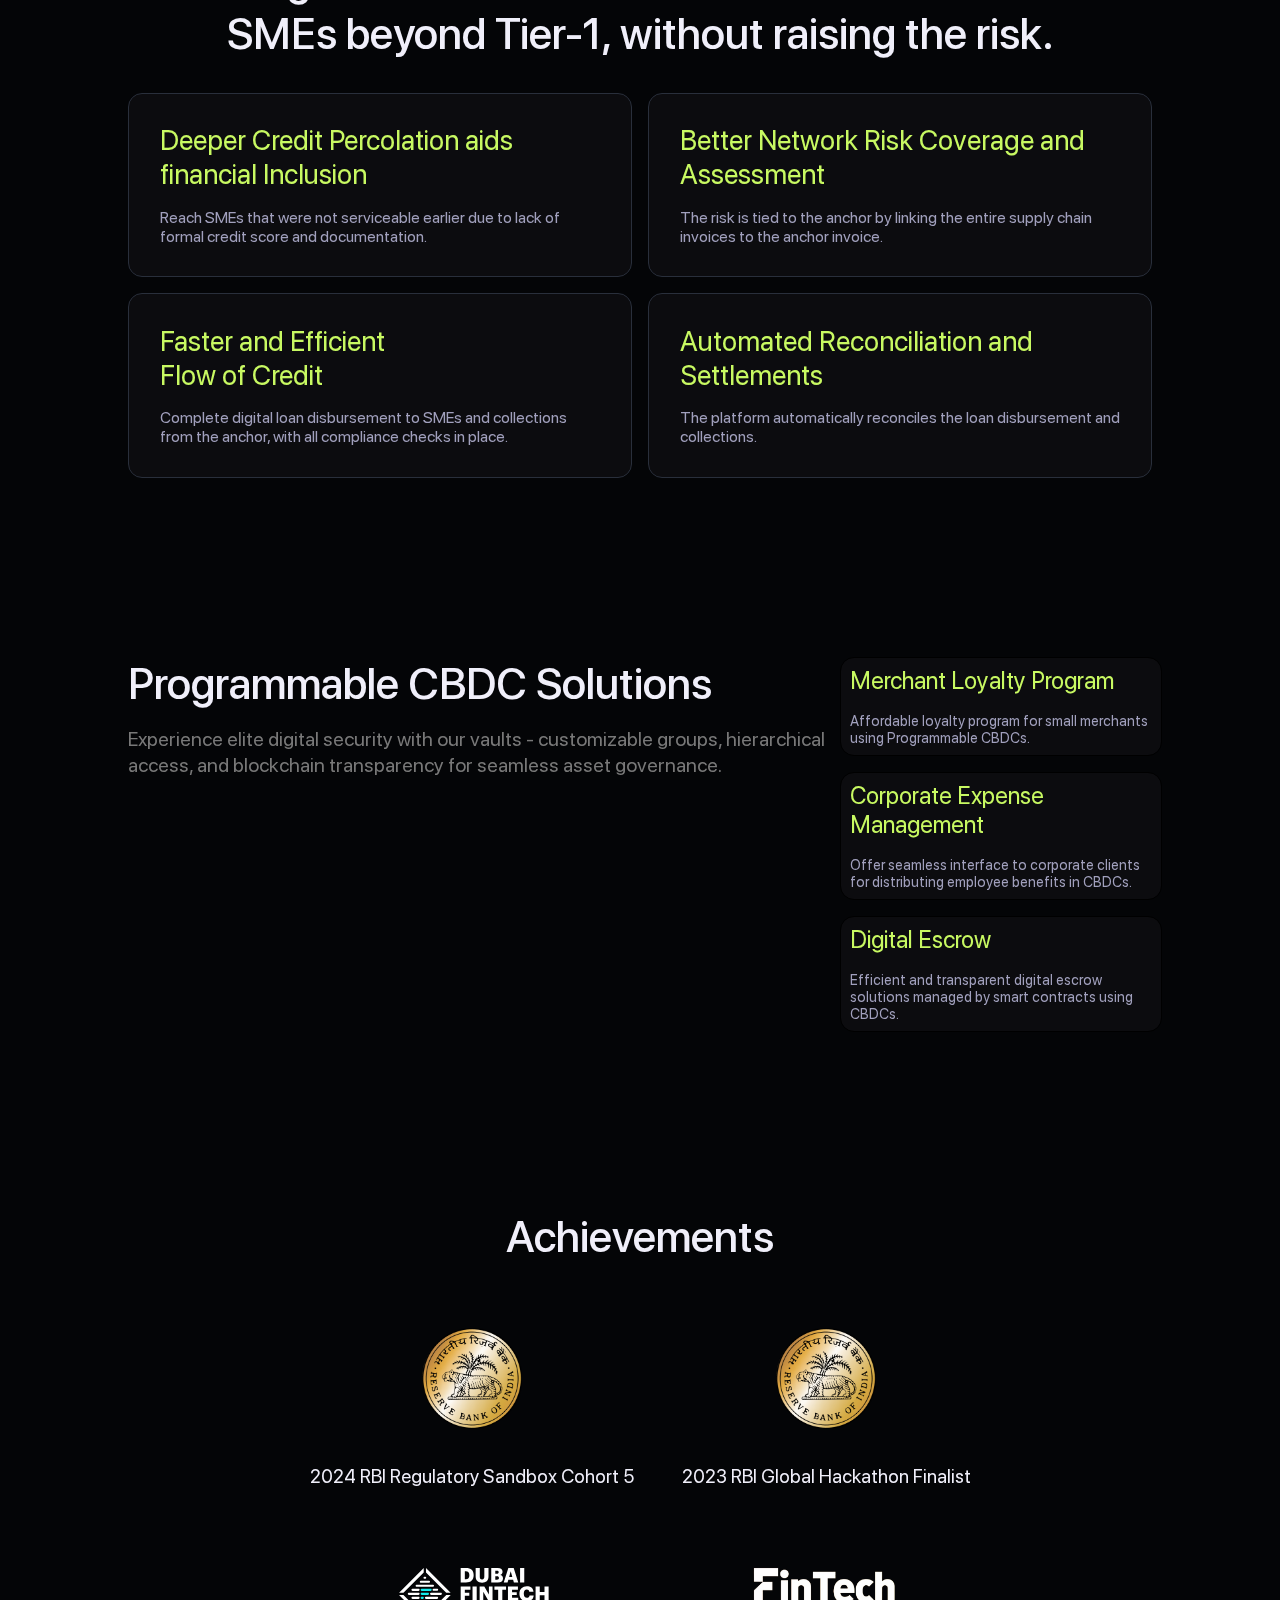
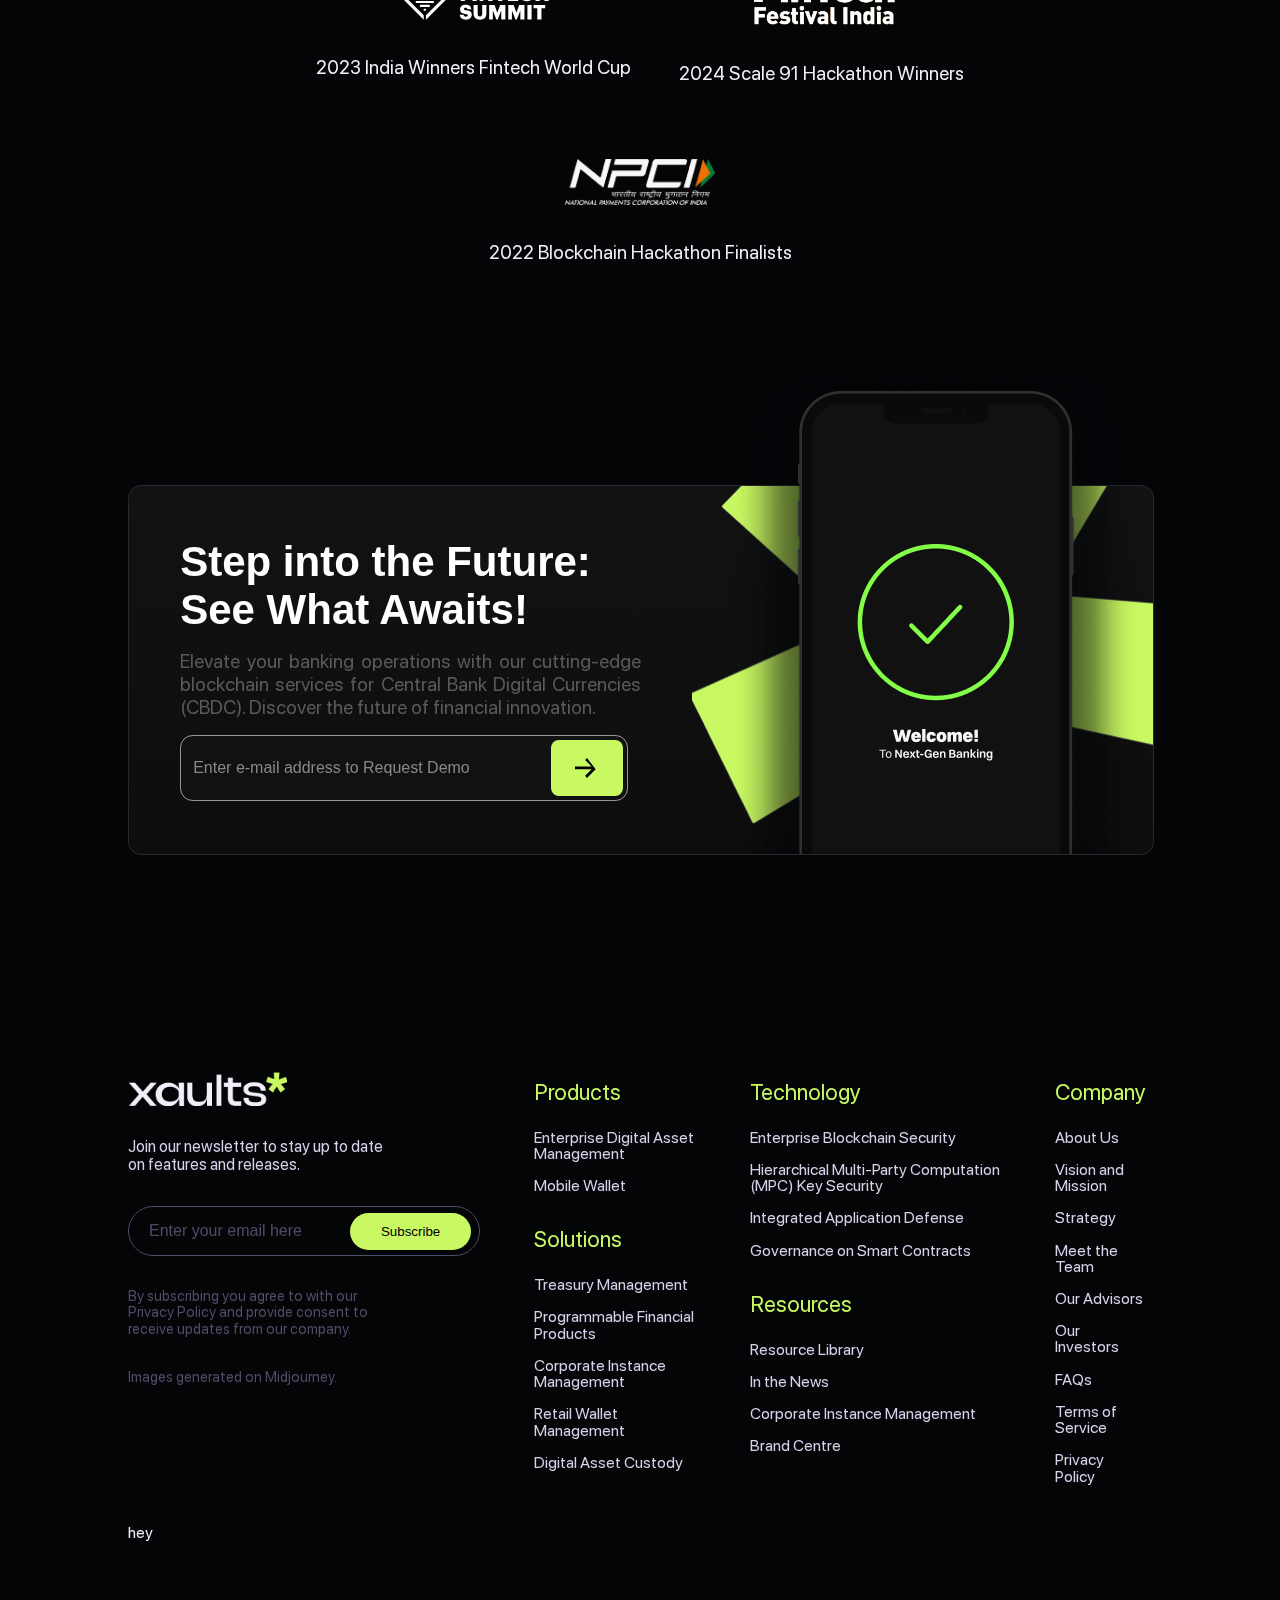
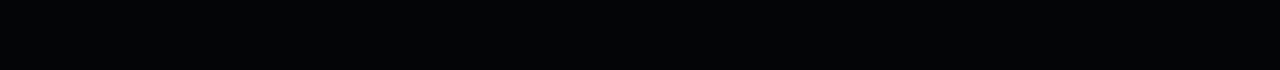
==== commit 9e989511: "fix: navbar" ====
--- a/index.html
+++ b/index.html
@@ -83,7 +83,7 @@
            height="100%" 
            controls="controls"> 
         <source src="./assets2/file.mp4" 
-                type="video/mp4" />
+                type="video/mp4" style="z-index: -1;"/>
     </video>
         </div>
     </section>
--- a/footer.css
+++ b/footer.css
@@ -34,6 +34,7 @@
     background-color: transparent;
     width:22rem ;
     height: 3.1rem;
+    z-index: -1;
     /* padding: 1rem; */
     /* margin-top: 7%; */
 }
@@ -49,6 +50,7 @@
     backdrop-filter: blur(7.033019065856934px);
     background-color: transparent;
     padding: 0.5rem;
+    z-index: -1;
     
 }
 .footer-request-demo-form input[type="email"]{
--- a/footerupper.css
+++ b/footerupper.css
@@ -10,7 +10,7 @@
     flex-shrink: 0;
     position: relative;
     display: flex;
-    z-index: 1;
+    z-index: -1;
 }
 .footeruppersection-flexbox-part1{
     width: 50%;
--- a/index.css
+++ b/index.css
@@ -59,6 +59,7 @@
     animation-fill-mode: forwards;
     transition-property: transform;
     transition-duration: 1s;
+    z-index: -1;
 }
 @keyframes landingpage-section1-heading{
     0%{opacity: 0}
@@ -79,6 +80,7 @@
     animation-fill-mode: forwards;
     transition-property: transform;
     transition-duration: 1s;
+    z-index: -1;
 }
 .request-demo-container{
     display: flex;
@@ -98,6 +100,9 @@
     animation-fill-mode: forwards;
     transition-property: transform;
     transition-duration: 1s;
+}
+.landingpage-section1-inputboxwrap{
+    z-index: -1;
 }
 .request-demo-form{
     display: flex;
@@ -168,6 +173,7 @@
   justify-content: center;
   align-items: center;
   padding: 10% 10%;
+  z-index: -1;
   
 }
 .landingpage-section2-videocontainer{
@@ -178,6 +184,7 @@
     box-shadow: 0px 10.228px 17.047px 0px rgba(0, 0, 0, 0.17);
     width: 100%;
     height: 80%;
+    z-index: -1;
 }
 
 /* SECTION 7 */
--- a/nav.css
+++ b/nav.css
@@ -75,6 +75,9 @@
   .xaultsnavbarlogo {
     display: none;
   }
+  .navbarlinks {
+    padding:  3%;
+  }
 
   .links-container {
     flex-direction: column;
@@ -99,7 +102,7 @@
 
   .open-sidebar-button,
   .close-sidebar-button {
-    padding: 20px;
+    padding-top: 20px;
     display: block;
   }
 
@@ -115,15 +118,29 @@
     left: 0;
     z-index: 2000;
   }
+  .dropdown-content {
+    display: block;
+    display: flex;
+    flex-direction: column;
+    row-gap: 0.5rem;
+  }
+  .dropdown-content a {
+    font-size: 1rem;
+    padding: 5% 10%;
+  }
+  .home-link{
+    padding: 3%;
+  }
 }
 
 /* DROPDOWN CHANGES */
 /* Dropdown container style */
+@media (min-width: 980px) {
 .dropdown-content {
   display: none; /* Hidden by default */
   position: absolute;
-  top: 60%;
-    left: 60%;
+  top: 60%; /* Directly below the "Solutions" link */
+  left: 60%; /* Align it with the parent container */
   background-color: rgba(50, 50, 50, 0.9); /* Slightly different from the background */
   min-width: 160px; /* Width of the dropdown */
   box-shadow: 0px 8px 16px rgba(0, 0, 0, 0.25); /* Shadow for modern look */
@@ -156,24 +173,5 @@
   display: block;
   opacity: 1; /* Fully visible */
 }
+}
 
-/* Adjust for mobile devices */
-@media (max-width: 980px) {
-  .dropdown-content {
-    position: relative;
-    box-shadow: none;
-    width: 100%;
-    margin-top: 0;
-    opacity: 1; /* Always visible for mobile */
-  }
-
-  .dropdown-content a {
-    width: 100%;
-    padding: 15px;
-  }
-
-  #solutions-active:checked + .dropdown-content {
-    display: block; /* Toggle display on click for mobile */
-    opacity: 1;
-  }
-}
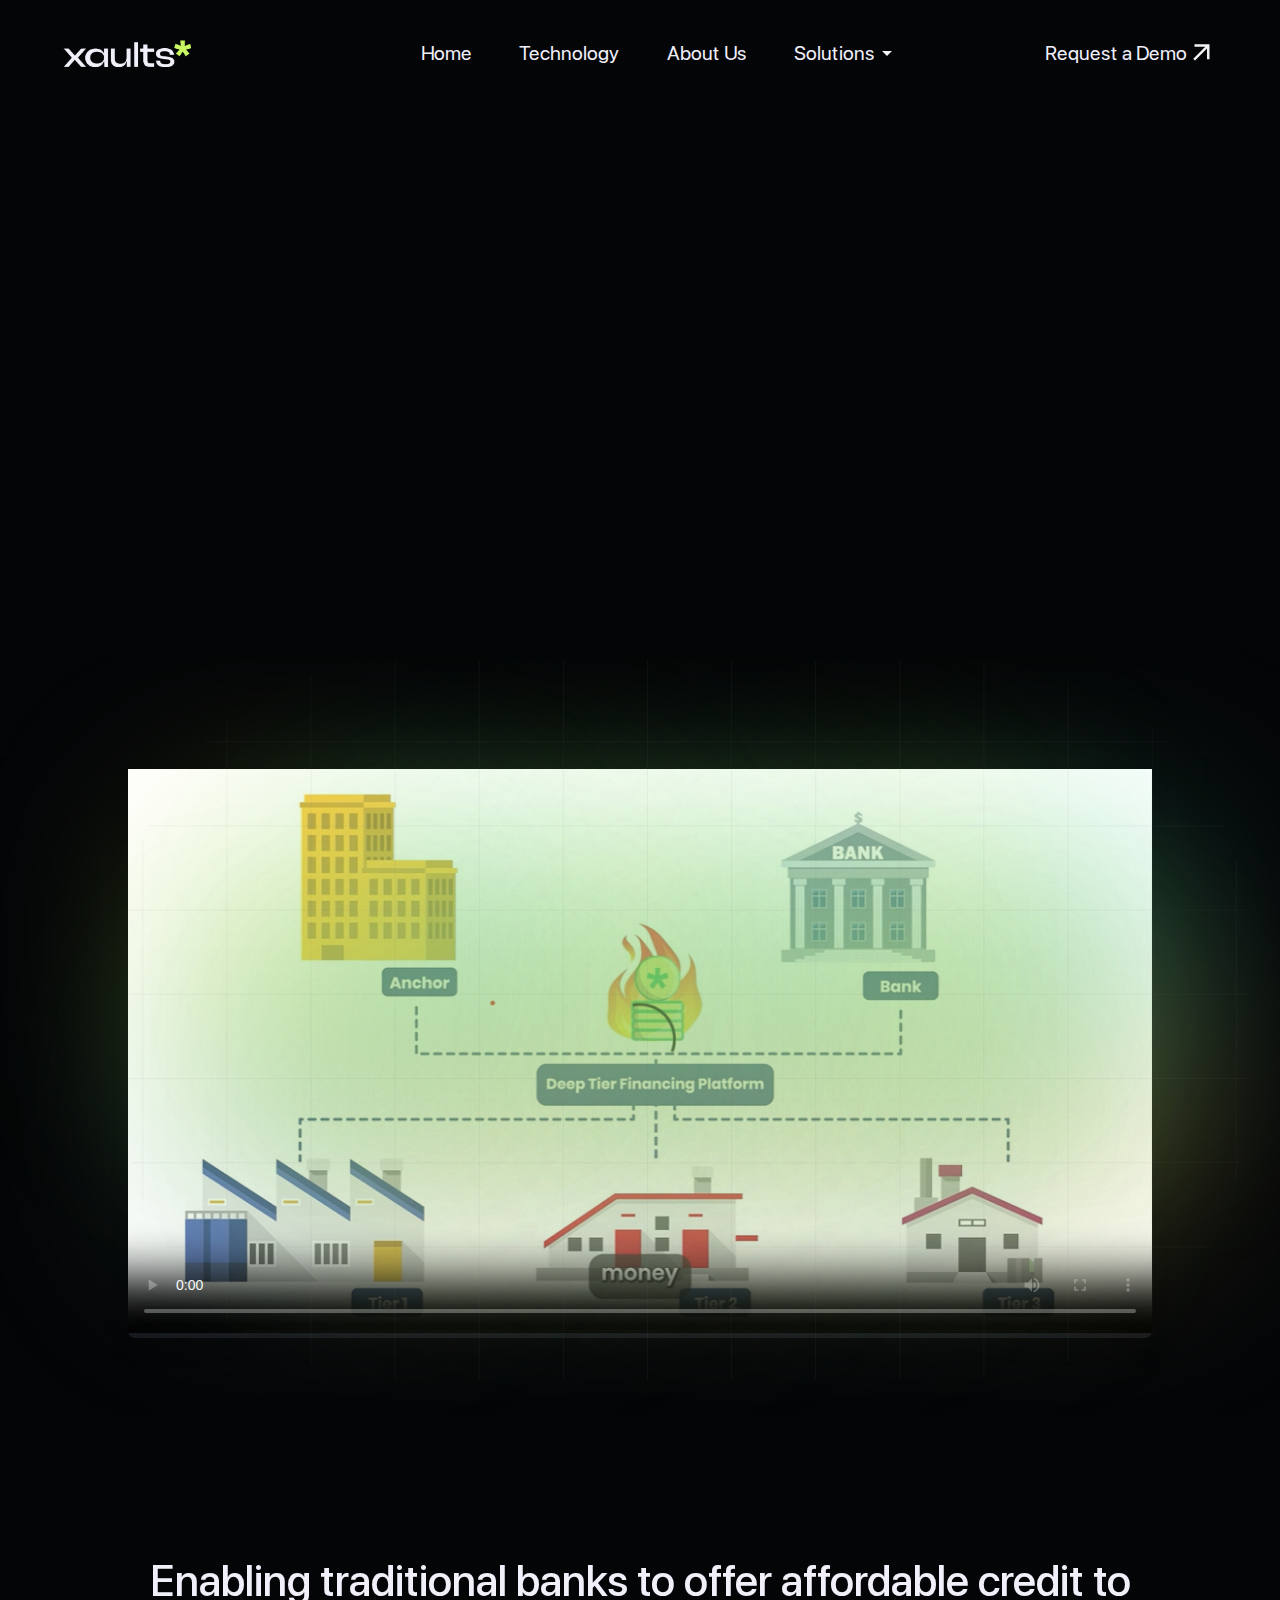
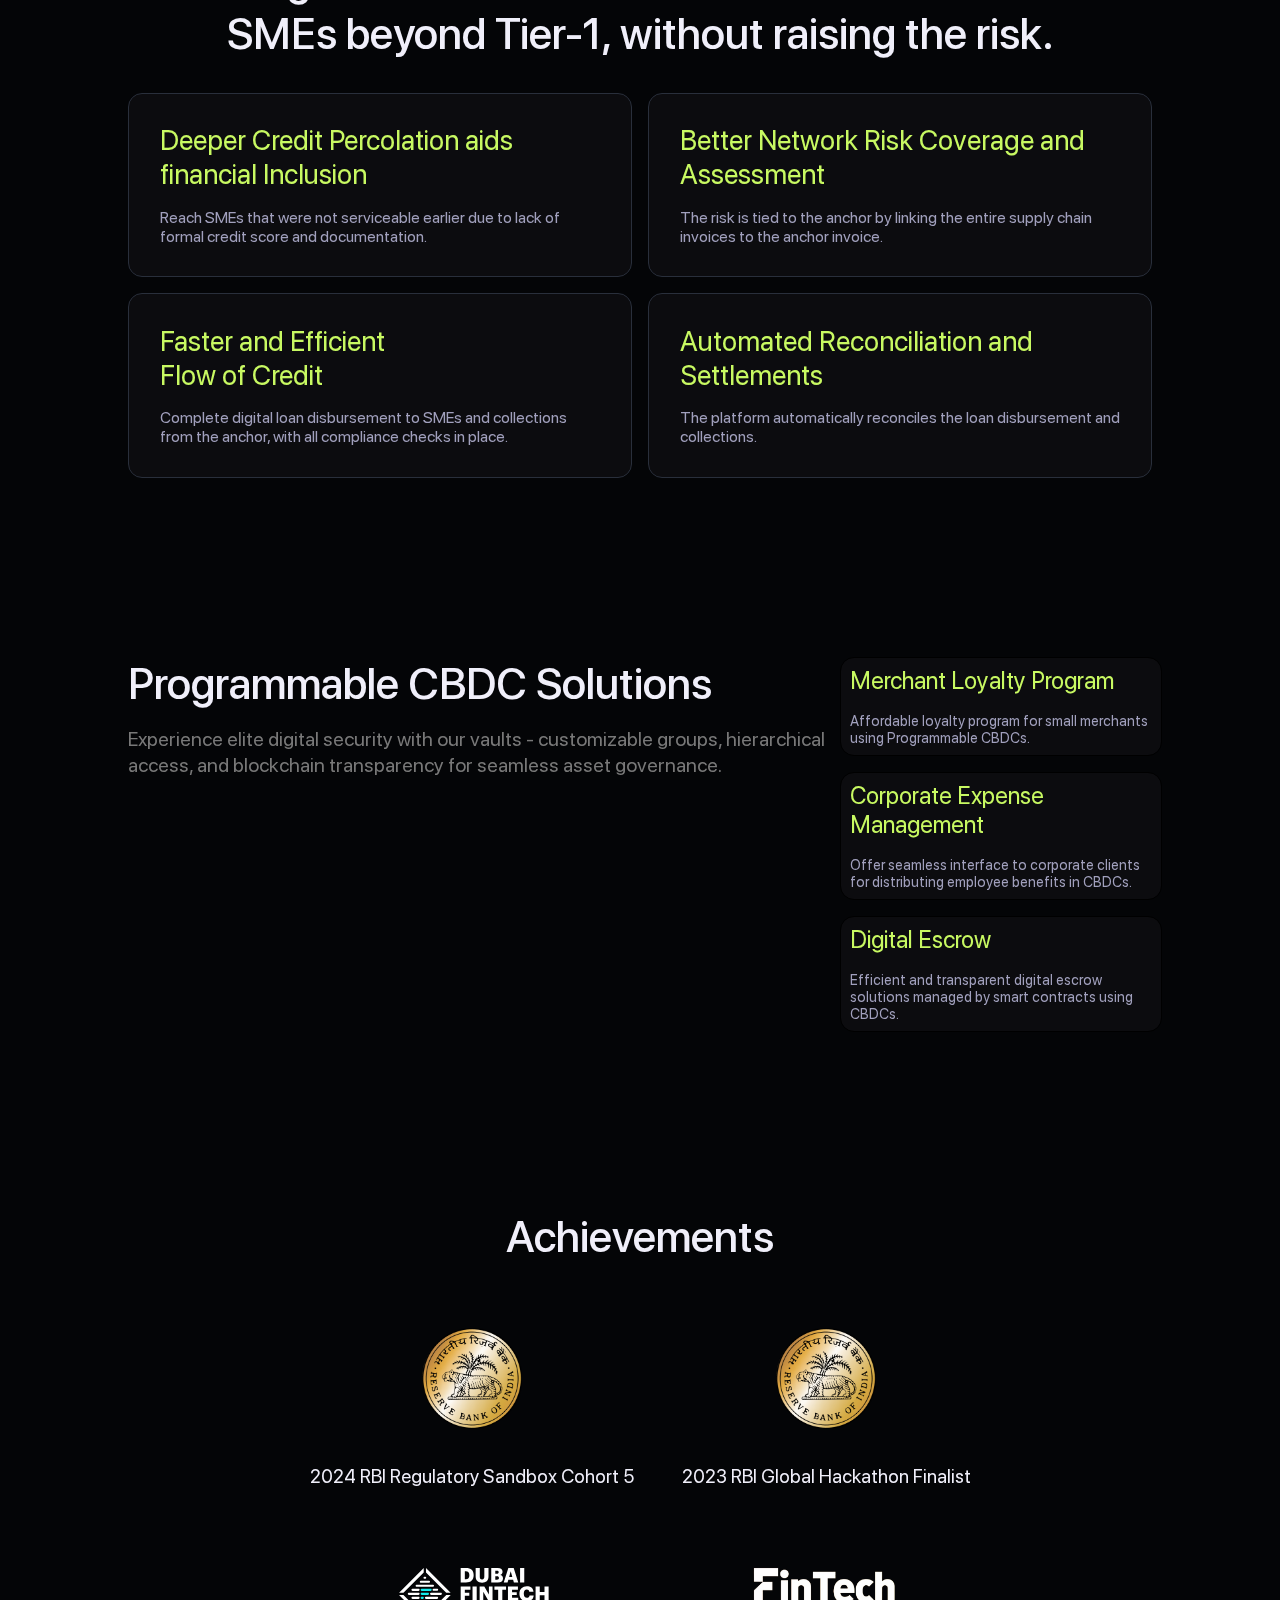
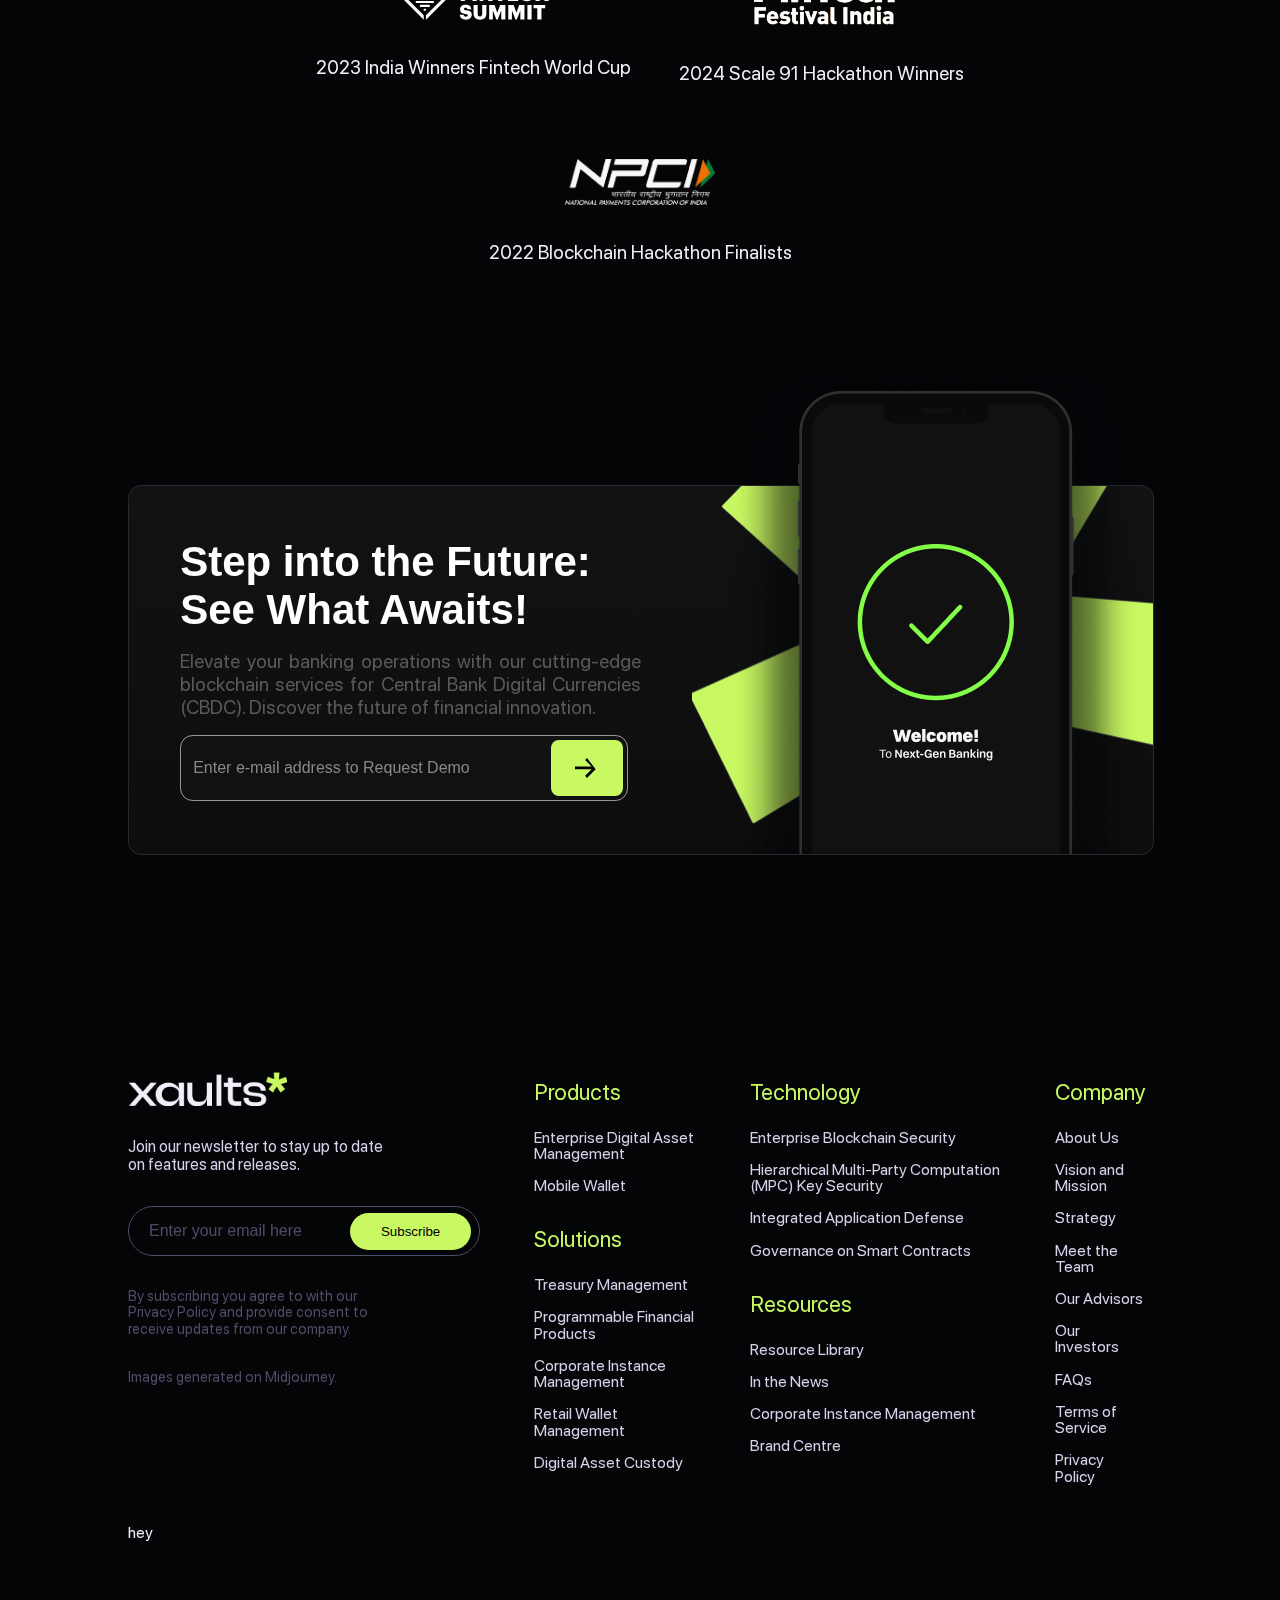
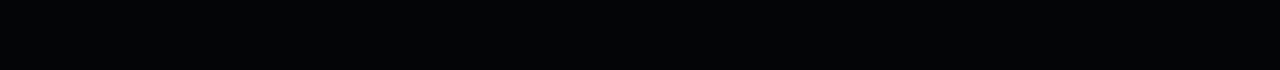
==== commit 91c66f5b: "fix: video" ====
--- a/index.html
+++ b/index.html
@@ -83,7 +83,7 @@
            height="100%" 
            controls="controls"> 
         <source src="./assets2/file.mp4" 
-                type="video/mp4" style="z-index: -1;"/>
+                type="video/mp4" />
     </video>
         </div>
     </section>
--- a/index.css
+++ b/index.css
@@ -173,8 +173,12 @@
   justify-content: center;
   align-items: center;
   padding: 10% 10%;
-  z-index: -1;
   
+}
+@media(max-width: 980px){
+    #landingpage-section2{
+        background-image: none;
+    }
 }
 .landingpage-section2-videocontainer{
     /* margin: 10%; */
--- a/nav.css
+++ b/nav.css
@@ -85,7 +85,7 @@
     position: fixed;
     top: 0;
     right: -100%;
-    z-index: 10;
+    z-index: 1000;
     width: 300px;
     background-color: var(--color-1);
     box-shadow: -5px 0 5px rgba(0, 0, 0, 0.25);
